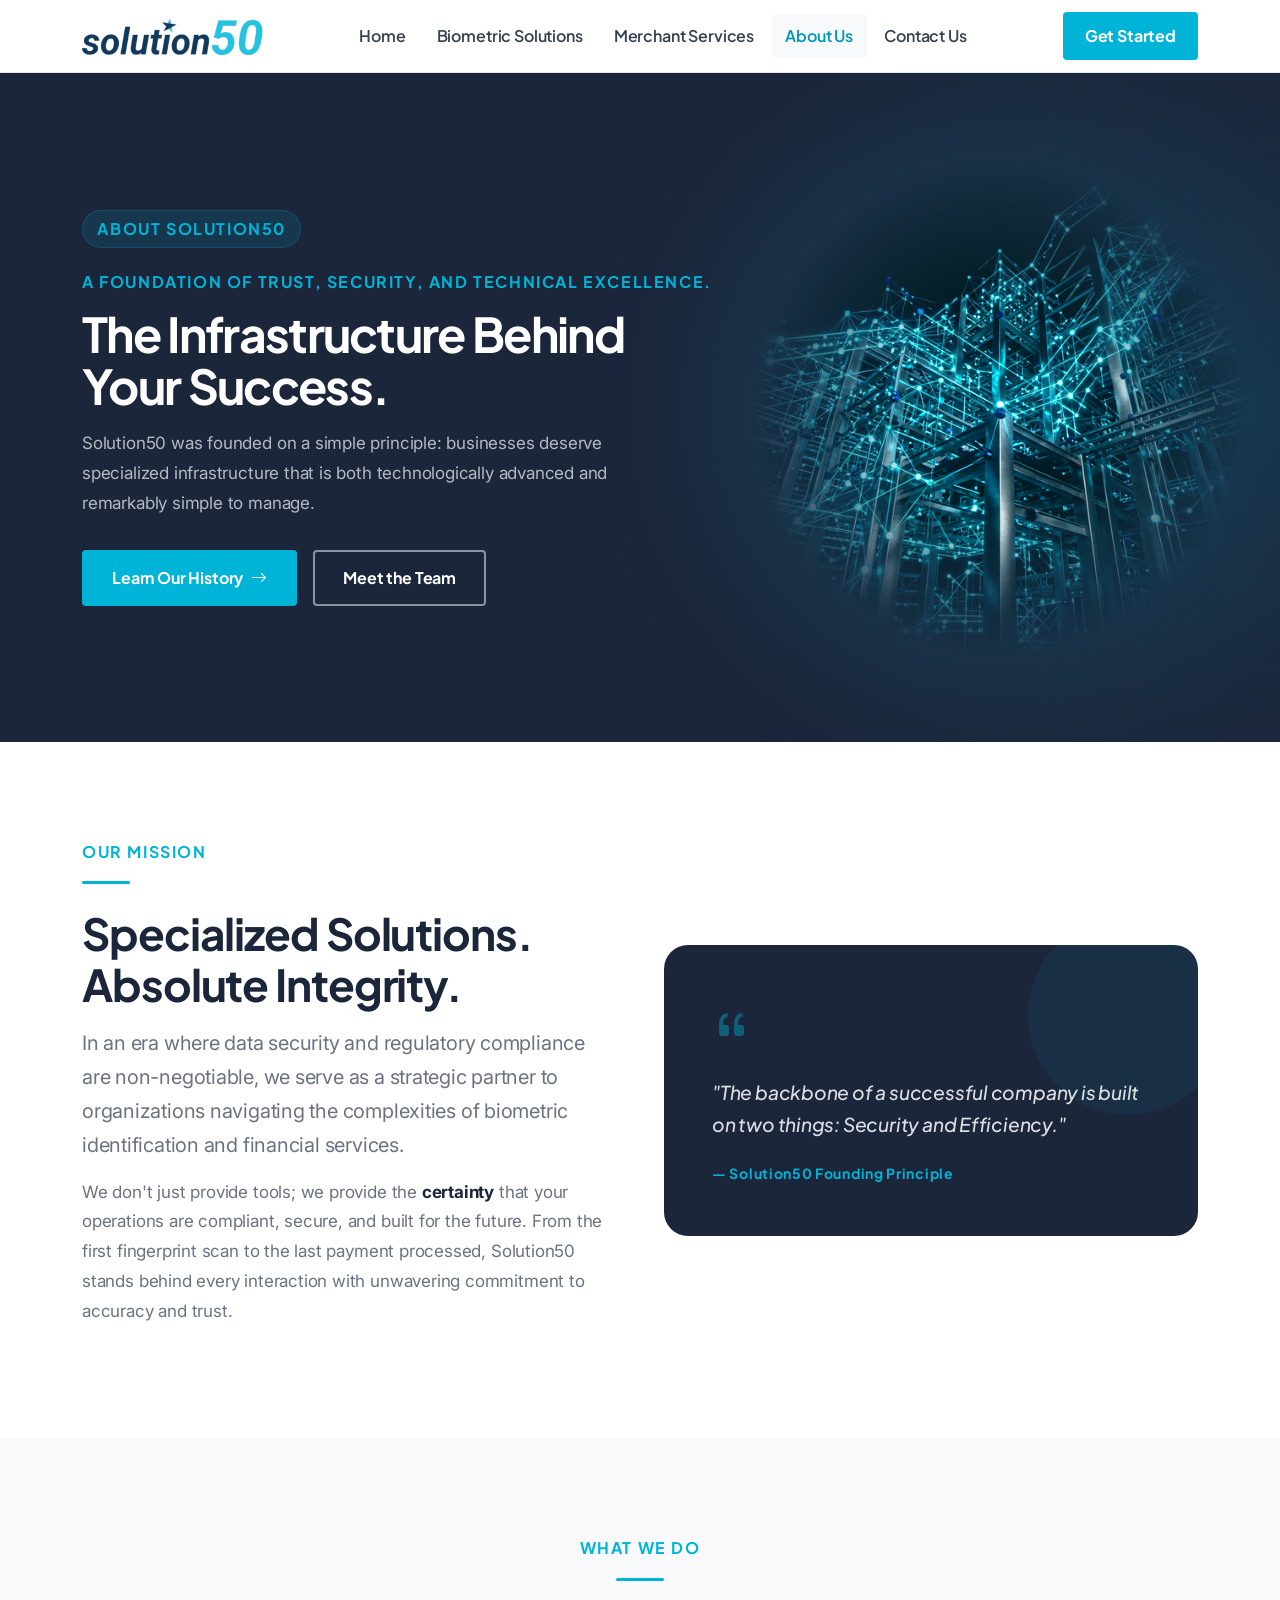
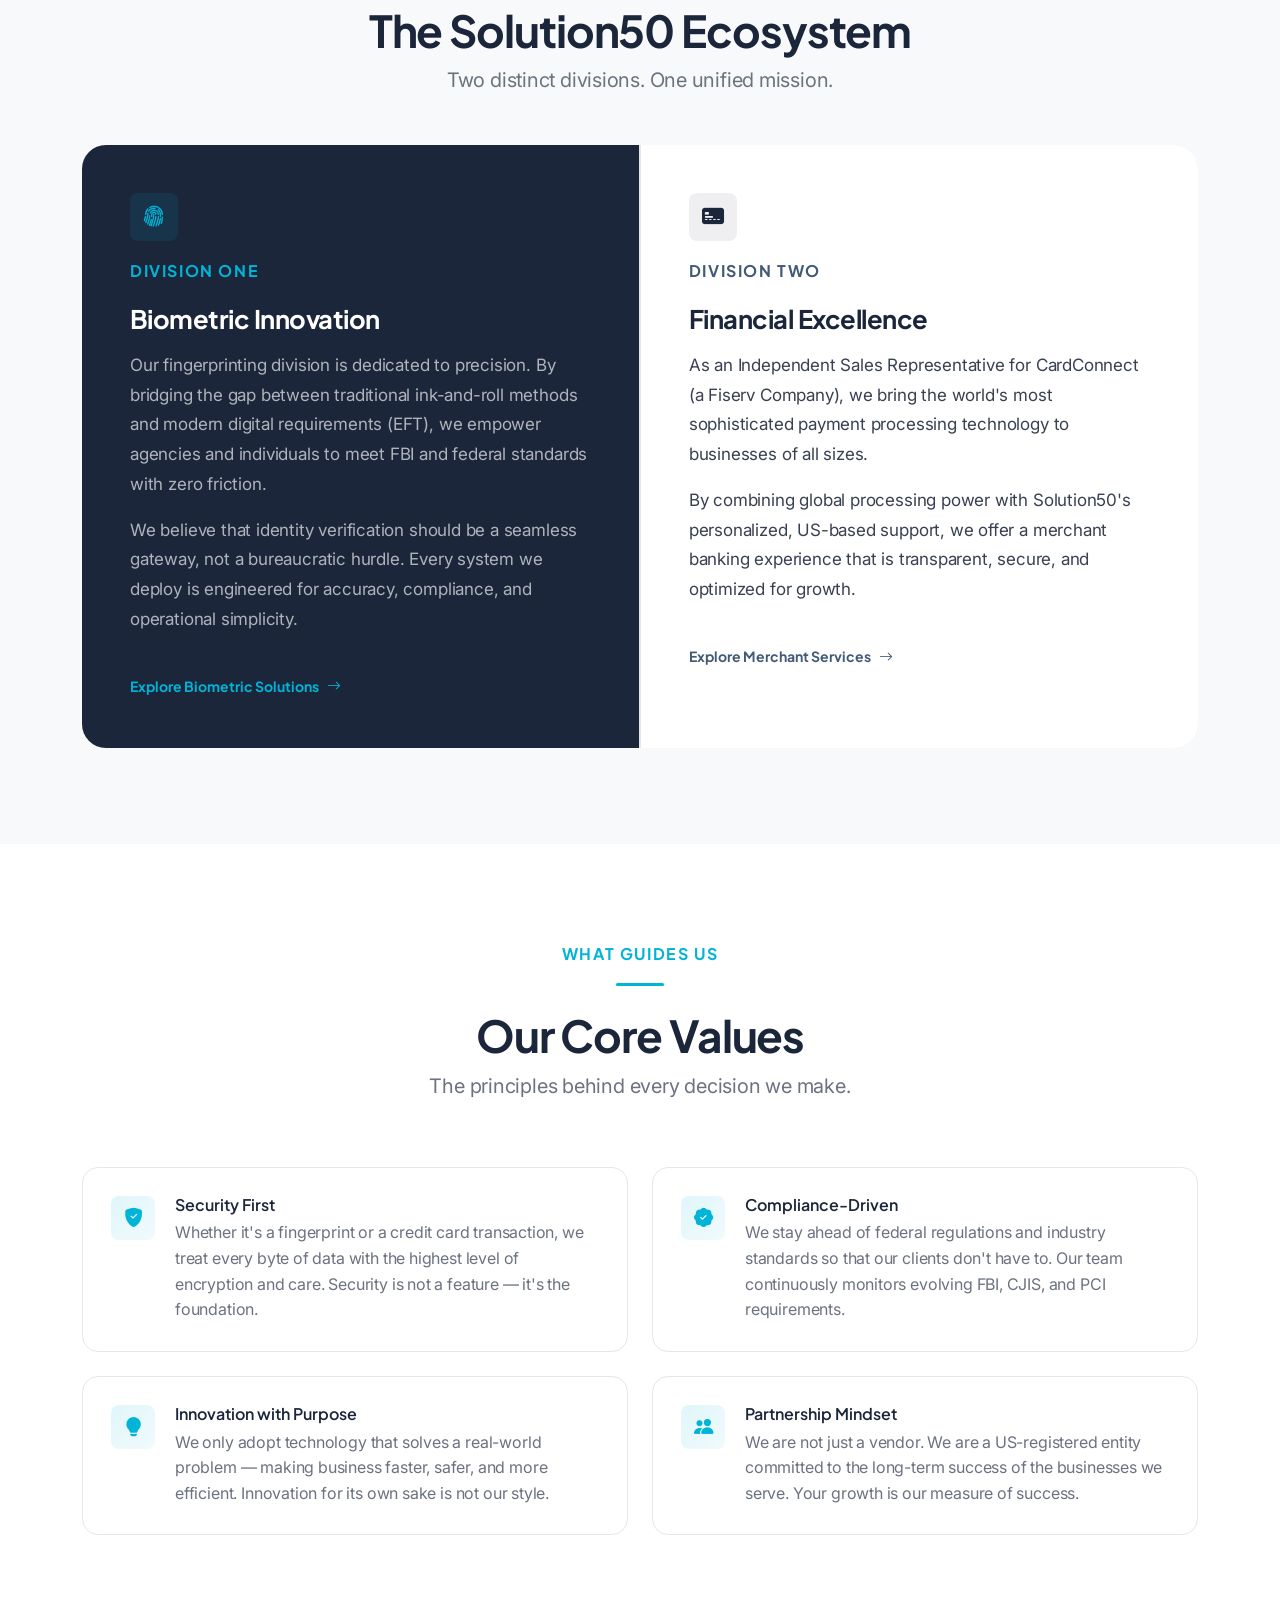
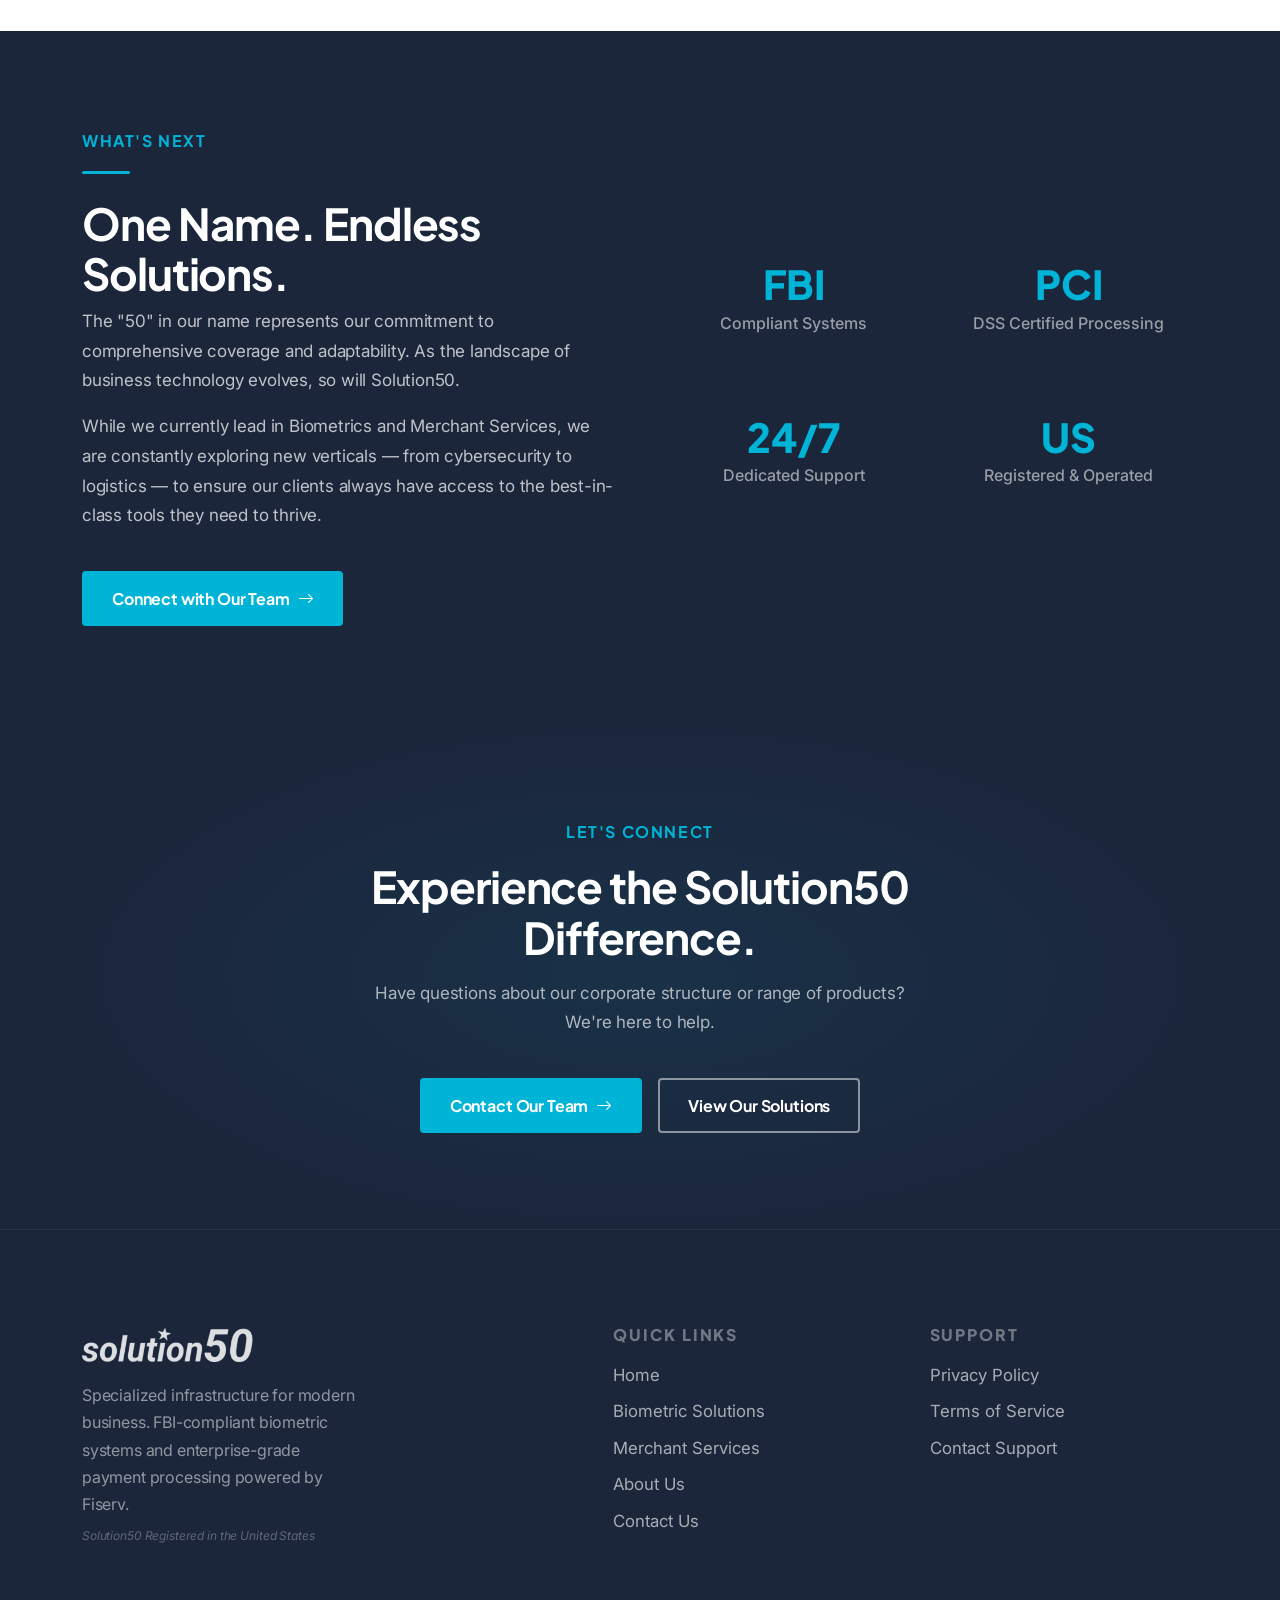
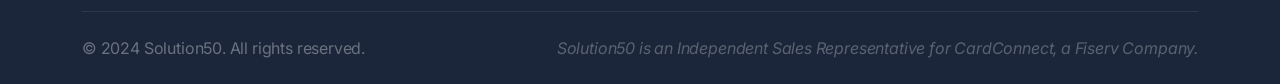
==== about.html @ 24450677 "Reorganize assets into subdirectories and upgrade hero sections for all pages" ====
<!DOCTYPE html>
<html lang="en">
<head>
  <meta charset="UTF-8">
  <meta name="viewport" content="width=device-width, initial-scale=1.0">
  <title>About Us — Solution50</title>
  <meta name="description" content="Learn about Solution50 — a US-registered company providing biometric identity infrastructure and secure payment processing. Securing Identity. Powering Commerce.">

  <link href="https://cdn.jsdelivr.net/npm/bootstrap@5.3.3/dist/css/bootstrap.min.css" rel="stylesheet">
  <link href="https://cdn.jsdelivr.net/npm/bootstrap-icons@1.11.3/font/bootstrap-icons.min.css" rel="stylesheet">
  <link href="style.css?v=1.1" rel="stylesheet">
</head>
<body>

<!-- NAVBAR -->
<header class="s50-navbar" role="banner">
  <div class="container">
    <a class="navbar-brand" href="index.html" aria-label="Solution50 Home">
      <img src="logo.webp" alt="Solution50" width="180" height="38">
    </a>
    <nav class="navbar-nav" aria-label="Primary navigation">
      <div class="nav-item"><a class="nav-link" href="index.html">Home</a></div>
      <div class="nav-item"><a class="nav-link" href="biometric-solutions.html">Biometric Solutions</a></div>
      <div class="nav-item"><a class="nav-link" href="merchant-services.html">Merchant Services</a></div>
      <div class="nav-item"><a class="nav-link active" href="about.html">About Us</a></div>
      <div class="nav-item"><a class="nav-link" href="contact.html">Contact Us</a></div>
    </nav>
    <div class="navbar-cta d-none d-lg-block">
      <a href="contact.html" class="btn-primary-s50 btn-sm">Get Started</a>
    </div>
    <button class="navbar-toggler" id="navToggler" aria-expanded="false" aria-label="Toggle menu">
      <i class="bi bi-list"></i>
    </button>
  </div>
  <nav class="mobile-nav" id="mobileNav" aria-label="Mobile navigation">
    <div class="container">
      <a href="index.html">Home</a>
      <a href="biometric-solutions.html">Biometric Solutions</a>
      <a href="merchant-services.html">Merchant Services</a>
      <a href="about.html">About Us</a>
      <a href="contact.html">Contact Us</a>
      <div style="padding: 0.75rem 1.5rem 0.5rem;">
        <a href="contact.html" class="btn-primary-s50 btn-sm">Get Started</a>
      </div>
    </div>
  </nav>
</header>

<!-- HERO -->
<section class="hero-inner" aria-labelledby="about-hero-heading">
  <div class="container position-relative">
    <div class="row align-items-center">
      <div class="col-lg-7">
        <div class="hero-tag">About Solution50</div>
        <span class="eyebrow">A foundation of trust, security, and technical excellence.</span>
        <h1 id="about-hero-heading">The Infrastructure Behind<br>Your Success.</h1>
        <p class="mt-3">
          Solution50 was founded on a simple principle: businesses deserve specialized infrastructure that is both technologically advanced and remarkably simple to manage.
        </p>
        <div class="hero-actions mt-4">
          <a href="contact.html" class="btn-primary-s50">Learn Our History <i class="bi bi-arrow-right"></i></a>
          <a href="contact.html" class="btn-outline-white">Meet the Team</a>
        </div>
      </div>
      <div class="col-lg-5 d-none d-lg-block">
        <div class="hero-visual-wrap animate-fade-up">
          <img src="assets/img/about-hero.png" alt="Corporate Architecture Illustration" class="hero-visual-img">
          <div class="visual-glow"></div>
        </div>
      </div>
    </div>
  </div>
</section>

<!-- MISSION -->
<section class="section" aria-labelledby="mission-heading">
  <div class="container">
    <div class="row align-items-center g-5">
      <div class="col-lg-6" data-animate>
        <span class="eyebrow">Our Mission</span>
        <span class="teal-line"></span>
        <h2 id="mission-heading">Specialized Solutions. Absolute Integrity.</h2>
        <p class="lead mt-3">
          In an era where data security and regulatory compliance are non-negotiable, we serve as a strategic partner to organizations navigating the complexities of biometric identification and financial services.
        </p>
        <p style="color:var(--text-light); margin-top: 1rem;">
          We don't just provide tools; we provide the <strong style="color:var(--navy);">certainty</strong> that your operations are compliant, secure, and built for the future. From the first fingerprint scan to the last payment processed, Solution50 stands behind every interaction with unwavering commitment to accuracy and trust.
        </p>
      </div>

      <div class="col-lg-6" data-animate data-delay="150">
        <div style="background: var(--navy); border-radius: var(--radius-xl); padding: 3rem; position:relative; overflow:hidden;">
          <div style="position:absolute; top:-30px; right:-30px; width:200px; height:200px; border-radius:50%; background:rgba(0,180,216,0.06); pointer-events:none;"></div>
          <blockquote style="margin:0; position:relative; z-index:1;">
            <i class="bi bi-quote" style="font-size:2.5rem; color:var(--teal); opacity:0.4; display:block; margin-bottom:1rem;"></i>
            <p style="color:rgba(255,255,255,0.85); font-size:1.2rem; font-style:italic; line-height:1.65; font-family:var(--font-display); font-weight:500;">
              "The backbone of a successful company is built on two things: Security and Efficiency."
            </p>
            <footer style="margin-top:1.25rem;">
              <span style="color:var(--teal); font-family:var(--font-display); font-size:0.875rem; font-weight:700; letter-spacing:0.05em;">— Solution50 Founding Principle</span>
            </footer>
          </blockquote>
        </div>
      </div>
    </div>
  </div>
</section>

<!-- ECOSYSTEM -->
<section class="section section-muted" aria-labelledby="ecosystem-heading">
  <div class="container">
    <div class="section-header centered" data-animate>
      <span class="eyebrow">What We Do</span>
      <span class="teal-line"></span>
      <h2 id="ecosystem-heading">The Solution50 Ecosystem</h2>
      <p class="lead">Two distinct divisions. One unified mission.</p>
    </div>

    <div class="mt-5 ecosystem-split" data-animate data-delay="100">
      <div class="ecosystem-pane dark">
        <div class="card-icon mb-3">
          <i class="bi bi-fingerprint"></i>
        </div>
        <span class="eyebrow">Division One</span>
        <h3 class="mt-1 mb-3">Biometric Innovation</h3>
        <p>
          Our fingerprinting division is dedicated to precision. By bridging the gap between traditional ink-and-roll methods and modern digital requirements (EFT), we empower agencies and individuals to meet FBI and federal standards with zero friction.
        </p>
        <p class="mt-3">
          We believe that identity verification should be a seamless gateway, not a bureaucratic hurdle. Every system we deploy is engineered for accuracy, compliance, and operational simplicity.
        </p>
        <a href="biometric-solutions.html" class="d-inline-flex align-items-center gap-2 mt-4" style="color:var(--teal); font-family:var(--font-display); font-size:0.875rem; font-weight:700;">
          Explore Biometric Solutions <i class="bi bi-arrow-right"></i>
        </a>
      </div>

      <div class="ecosystem-pane">
        <div class="card-icon mb-3" style="background:rgba(27,38,59,0.07); color:var(--navy);">
          <i class="bi bi-credit-card-2-front-fill"></i>
        </div>
        <span class="eyebrow" style="color:var(--blue);">Division Two</span>
        <h3 class="mt-1 mb-3">Financial Excellence</h3>
        <p>
          As an Independent Sales Representative for CardConnect (a Fiserv Company), we bring the world's most sophisticated payment processing technology to businesses of all sizes.
        </p>
        <p class="mt-3">
          By combining global processing power with Solution50's personalized, US-based support, we offer a merchant banking experience that is transparent, secure, and optimized for growth.
        </p>
        <a href="merchant-services.html" class="d-inline-flex align-items-center gap-2 mt-4" style="color:var(--blue); font-family:var(--font-display); font-size:0.875rem; font-weight:700;">
          Explore Merchant Services <i class="bi bi-arrow-right"></i>
        </a>
      </div>
    </div>
  </div>
</section>

<!-- CORE VALUES -->
<section class="section" aria-labelledby="values-heading">
  <div class="container">
    <div class="section-header centered" data-animate>
      <span class="eyebrow">What Guides Us</span>
      <span class="teal-line"></span>
      <h2 id="values-heading">Our Core Values</h2>
      <p class="lead">The principles behind every decision we make.</p>
    </div>

    <div class="row g-4 mt-2">
      <div class="col-md-6" data-animate data-delay="0">
        <div class="value-card h-100">
          <div class="value-icon">
            <i class="bi bi-shield-fill-check"></i>
          </div>
          <div>
            <h4>Security First</h4>
            <p>Whether it's a fingerprint or a credit card transaction, we treat every byte of data with the highest level of encryption and care. Security is not a feature — it's the foundation.</p>
          </div>
        </div>
      </div>

      <div class="col-md-6" data-animate data-delay="100">
        <div class="value-card h-100">
          <div class="value-icon">
            <i class="bi bi-patch-check-fill"></i>
          </div>
          <div>
            <h4>Compliance-Driven</h4>
            <p>We stay ahead of federal regulations and industry standards so that our clients don't have to. Our team continuously monitors evolving FBI, CJIS, and PCI requirements.</p>
          </div>
        </div>
      </div>

      <div class="col-md-6" data-animate data-delay="200">
        <div class="value-card h-100">
          <div class="value-icon">
            <i class="bi bi-lightbulb-fill"></i>
          </div>
          <div>
            <h4>Innovation with Purpose</h4>
            <p>We only adopt technology that solves a real-world problem — making business faster, safer, and more efficient. Innovation for its own sake is not our style.</p>
          </div>
        </div>
      </div>

      <div class="col-md-6" data-animate data-delay="300">
        <div class="value-card h-100">
          <div class="value-icon">
            <i class="bi bi-people-fill"></i>
          </div>
          <div>
            <h4>Partnership Mindset</h4>
            <p>We are not just a vendor. We are a US-registered entity committed to the long-term success of the businesses we serve. Your growth is our measure of success.</p>
          </div>
        </div>
      </div>
    </div>
  </div>
</section>

<!-- LOOKING FORWARD -->
<section class="section section-dark" aria-labelledby="forward-heading">
  <div class="container">
    <div class="row align-items-center g-5">
      <div class="col-lg-6" data-animate>
        <span class="eyebrow" style="color:var(--teal);">What's Next</span>
        <span class="teal-line"></span>
        <h2 id="forward-heading">One Name. Endless Solutions.</h2>
        <p>
          The "50" in our name represents our commitment to comprehensive coverage and adaptability. As the landscape of business technology evolves, so will Solution50.
        </p>
        <p class="mt-3">
          While we currently lead in Biometrics and Merchant Services, we are constantly exploring new verticals — from cybersecurity to logistics — to ensure our clients always have access to the best-in-class tools they need to thrive.
        </p>
        <a href="contact.html" class="btn-primary-s50 mt-4">
          Connect with Our Team <i class="bi bi-arrow-right"></i>
        </a>
      </div>

      <div class="col-lg-6" data-animate data-delay="150">
        <div class="row g-3">
          <div class="col-6">
            <div class="stat-box">
              <div class="stat-number">FBI</div>
              <div class="stat-label">Compliant Systems</div>
            </div>
          </div>
          <div class="col-6">
            <div class="stat-box">
              <div class="stat-number">PCI</div>
              <div class="stat-label">DSS Certified Processing</div>
            </div>
          </div>
          <div class="col-6">
            <div class="stat-box">
              <div class="stat-number">24/7</div>
              <div class="stat-label">Dedicated Support</div>
            </div>
          </div>
          <div class="col-6">
            <div class="stat-box">
              <div class="stat-number">US</div>
              <div class="stat-label">Registered & Operated</div>
            </div>
          </div>
        </div>
      </div>
    </div>
  </div>
</section>

<!-- CTA -->
<section class="cta-section" aria-labelledby="about-cta-heading">
  <div class="container">
    <div class="row justify-content-center">
      <div class="col-lg-8" data-animate>
        <span class="eyebrow" style="color: var(--teal);">Let's Connect</span>
        <h2 id="about-cta-heading">Experience the Solution50 Difference.</h2>
        <p>Have questions about our corporate structure or range of products? We're here to help.</p>
        <div class="cta-actions">
          <a href="contact.html" class="btn-primary-s50">Contact Our Team <i class="bi bi-arrow-right"></i></a>
          <a href="index.html" class="btn-outline-white">View Our Solutions</a>
        </div>
      </div>
    </div>
  </div>
</section>

<!-- FOOTER -->
<footer class="s50-footer" role="contentinfo">
  <div class="container">
    <div class="footer-top">
      <div class="footer-brand">
        <a href="index.html"><img src="logo.webp" alt="Solution50" width="160" height="34"></a>
        <p class="mt-3">Specialized infrastructure for modern business. FBI-compliant biometric systems and enterprise-grade payment processing powered by Fiserv.</p>
        <p class="mt-2" style="font-size:0.75rem; color: rgba(255,255,255,0.3); font-style: italic;">Solution50 Registered in the United States</p>
      </div>
      <div class="footer-col">
        <h5>Quick Links</h5>
        <a href="index.html">Home</a>
        <a href="biometric-solutions.html">Biometric Solutions</a>
        <a href="merchant-services.html">Merchant Services</a>
        <a href="about.html">About Us</a>
        <a href="contact.html">Contact Us</a>
      </div>
      <div class="footer-col">
        <h5>Support</h5>
        <a href="contact.html#privacy">Privacy Policy</a>
        <a href="contact.html#terms">Terms of Service</a>
        <a href="contact.html">Contact Support</a>
      </div>
    </div>
    <div class="footer-bottom">
      <p>© 2024 Solution50. All rights reserved.</p>
      <p class="compliance-note">Solution50 is an Independent Sales Representative for CardConnect, a Fiserv Company.</p>
    </div>
  </div>
</footer>

<script src="https://cdn.jsdelivr.net/npm/bootstrap@5.3.3/dist/js/bootstrap.bundle.min.js"></script>
<script src="script.js"></script>
</body>
</html>
---- style.css ----
/* ============================================================
   Solution50 — Main Stylesheet
   Phase 1 Static Site | WordPress-Ready Structure
   ============================================================ */

/* --- Google Fonts Import --- */
@import url('https://fonts.googleapis.com/css2?family=Plus+Jakarta+Sans:ital,wght@0,200..800;1,200..800&family=Inter:ital,opsz,wght@0,14..32,100..900;1,14..32,100..900&display=swap');

/* --- CSS Custom Properties --- */
:root {
    /* Brand Colors */
    --navy: #1B263B;
    --blue: #415A77;
    --silver: #E0E1DD;
    --teal: #00B4D8;
    --teal-dark: #0096B7;
    --white: #ffffff;
    --off-white: #F8F9FA;
    --text-dark: #111827;
    --text-mid: #374151;
    --text-light: #6B7280;
    --border: #E5E7EB;

    /* Typography */
    --font-display: 'Plus Jakarta Sans', sans-serif;
    --font-body: 'Inter', sans-serif;

    /* Spacing Scale */
    --space-xs: 0.5rem;
    --space-sm: 1rem;
    --space-md: 1.5rem;
    --space-lg: 2.5rem;
    --space-xl: 4rem;
    --space-2xl: 6rem;
    --space-3xl: 8rem;

    /* Shadows */
    --shadow-sm: 0 1px 3px rgba(0, 0, 0, 0.06), 0 1px 2px rgba(0, 0, 0, 0.04);
    --shadow-md: 0 4px 16px rgba(27, 38, 59, 0.08), 0 2px 6px rgba(27, 38, 59, 0.04);
    --shadow-lg: 0 12px 40px rgba(27, 38, 59, 0.12), 0 4px 12px rgba(27, 38, 59, 0.06);
    --shadow-xl: 0 24px 60px rgba(27, 38, 59, 0.16);

    /* Radii */
    --radius-sm: 4px;
    --radius-md: 8px;
    --radius-lg: 16px;
    --radius-xl: 24px;

    /* Transitions */
    --transition: all 0.25s cubic-bezier(0.4, 0, 0.2, 1);
    --transition-slow: all 0.4s cubic-bezier(0.4, 0, 0.2, 1);
}

/* --- Reset & Base --- */
*,
*::before,
*::after {
    box-sizing: border-box;
    margin: 0;
    padding: 0;
}

html {
    scroll-behavior: smooth;
    font-size: 16px;
}

body {
    font-family: var(--font-body);
    font-size: 1rem;
    line-height: 1.7;
    color: var(--text-mid);
    background-color: var(--white);
    -webkit-font-smoothing: antialiased;
    -moz-osx-font-smoothing: grayscale;
}

img {
    max-width: 100%;
    height: auto;
    display: block;
}

a {
    text-decoration: none;
    transition: var(--transition);
}

ul {
    list-style: none;
}

/* --- Typography --- */
h1,
h2,
h3,
h4,
h5,
h6 {
    font-family: var(--font-display);
    font-weight: 700;
    line-height: 1.15;
    color: var(--navy);
}

h1 {
    font-size: clamp(2.4rem, 5vw, 3.8rem);
    letter-spacing: -0.035em;
    line-height: 1.1;
}

h2 {
    font-size: clamp(1.8rem, 3.5vw, 2.75rem);
    letter-spacing: -0.025em;
    line-height: 1.15;
}

h3 {
    font-size: clamp(1.25rem, 2.5vw, 1.6rem);
    letter-spacing: -0.02em;
    line-height: 1.2;
}

h4 {
    font-size: 1.125rem;
    font-weight: 600;
}

p {
    font-size: 1.0625rem;
    line-height: 1.75;
    letter-spacing: -0.011em;
}

.lead {
    font-size: clamp(1.05rem, 2vw, 1.25rem);
    color: var(--text-light);
    font-weight: 400;
    line-height: 1.7;
}

.eyebrow {
    font-family: var(--font-display);
    font-size: 1rem;
    font-weight: 700;
    letter-spacing: 0.1em;
    text-transform: uppercase;
    color: var(--teal);
    display: inline-block;
    margin-bottom: 1rem;
}

/* ============================================================
   NAVBAR
   ============================================================ */
.s50-navbar {
    position: sticky;
    top: 0;
    z-index: 1000;
    background: rgba(255, 255, 255, 0.95);
    backdrop-filter: blur(12px);
    -webkit-backdrop-filter: blur(12px);
    border-bottom: 1px solid var(--border);
    padding: 0;
    transition: var(--transition);
}

.s50-navbar.scrolled {
    box-shadow: var(--shadow-md);
}

.s50-navbar .container {
    display: flex;
    align-items: center;
    justify-content: space-between;
    height: 72px;
    gap: var(--space-lg);
}

.navbar-brand img {
    height: 38px;
    width: auto;
}

.navbar-nav {
    display: flex;
    flex-direction: row;
    align-items: center;
    gap: 0.25rem;
    list-style: none;
    margin: 0;
    padding: 0;
}

.navbar-nav .nav-item .nav-link {
    font-family: var(--font-display);
    font-size: 1rem;
    font-weight: 600;
    color: var(--text-mid);
    padding: 0.5rem 0.85rem;
    border-radius: var(--radius-sm);
    letter-spacing: -0.01em;
    white-space: nowrap;
}

.navbar-nav .nav-item .nav-link:hover,
.navbar-nav .nav-item .nav-link.active {
    color: var(--navy);
    background: var(--off-white);
}

.navbar-nav .nav-item .nav-link.active {
    color: var(--teal-dark);
}

.navbar-cta {
    flex-shrink: 0;
}

.navbar-toggler {
    border: none;
    padding: 0.5rem;
    color: var(--navy);
    background: transparent;
    font-size: 1.4rem;
    cursor: pointer;
    display: none;
    align-items: center;
    justify-content: center;
}

.mobile-nav {
    display: none;
    background: var(--white);
    border-top: 1px solid var(--border);
    position: absolute;
    top: 72px;
    left: 0;
    right: 0;
    z-index: 999;
}

.mobile-nav a {
    display: block;
    font-family: var(--font-display);
    font-size: 1.1rem;
    font-weight: 600;
    color: var(--text-mid);
    padding: 1rem 1.5rem;
    border-bottom: 1px solid var(--off-white);
}

.mobile-nav a:last-child {
    border-bottom: none;
}

.mobile-nav a:hover {
    color: var(--teal);
    background: var(--off-white);
}

/* ============================================================
   BUTTONS
   ============================================================ */
.btn-primary-s50 {
    display: inline-flex;
    align-items: center;
    gap: 0.5rem;
    font-family: var(--font-display);
    font-size: 1rem;
    font-weight: 700;
    letter-spacing: -0.01em;
    padding: 0.75rem 1.75rem;
    background: var(--teal);
    color: var(--white);
    border: 2px solid var(--teal);
    border-radius: var(--radius-sm);
    cursor: pointer;
    transition: var(--transition);
    white-space: nowrap;
}

.btn-primary-s50:hover {
    background: var(--teal-dark);
    border-color: var(--teal-dark);
    color: var(--white);
    transform: translateY(-1px);
    box-shadow: 0 8px 24px rgba(0, 180, 216, 0.3);
}

.btn-secondary-s50 {
    display: inline-flex;
    align-items: center;
    gap: 0.5rem;
    font-family: var(--font-display);
    font-size: 1rem;
    font-weight: 700;
    letter-spacing: -0.01em;
    padding: 0.75rem 1.75rem;
    background: transparent;
    color: var(--navy);
    border: 2px solid var(--navy);
    border-radius: var(--radius-sm);
    cursor: pointer;
    transition: var(--transition);
    white-space: nowrap;
}

.btn-secondary-s50:hover {
    background: var(--navy);
    color: var(--white);
    transform: translateY(-1px);
    box-shadow: var(--shadow-md);
}

.btn-outline-white {
    display: inline-flex;
    align-items: center;
    gap: 0.5rem;
    font-family: var(--font-display);
    font-size: 1rem;
    font-weight: 700;
    letter-spacing: -0.01em;
    padding: 0.75rem 1.75rem;
    background: transparent;
    color: var(--white);
    border: 2px solid rgba(255, 255, 255, 0.5);
    border-radius: var(--radius-sm);
    cursor: pointer;
    transition: var(--transition);
    white-space: nowrap;
}

.btn-outline-white:hover {
    background: rgba(255, 255, 255, 0.1);
    border-color: var(--white);
    color: var(--white);
}

.btn-sm {
    padding: 0.5rem 1.25rem;
    font-size: 1rem;
}

/* ============================================================
   SECTION UTILITY CLASSES
   ============================================================ */
.section {
    padding: var(--space-2xl) 0;
}

.section-sm {
    padding: var(--space-xl) 0;
}

.section-dark {
    background: var(--navy);
    color: var(--white);
}

.section-dark h1,
.section-dark h2,
.section-dark h3,
.section-dark h4 {
    color: var(--white);
}

.section-dark .lead,
.section-dark p {
    color: rgba(255, 255, 255, 0.72);
}

.section-muted {
    background: var(--off-white);
}

.section-silver {
    background: var(--silver);
}

/* ============================================================
   HERO SECTIONS
   ============================================================ */
.hero-main {
    background: var(--navy);
    position: relative;
    overflow: hidden;
    padding: var(--space-3xl) 0 var(--space-2xl);
    min-height: 88vh;
    display: flex;
    align-items: center;
}

.hero-main::before {
    content: '';
    position: absolute;
    inset: 0;
    background:
        radial-gradient(ellipse 60% 50% at 80% 50%, rgba(0, 180, 216, 0.08) 0%, transparent 70%),
        radial-gradient(ellipse 40% 60% at 20% 80%, rgba(65, 90, 119, 0.35) 0%, transparent 60%);
    pointer-events: none;
}

.hero-main::after {
    content: '';
    position: absolute;
    top: 0;
    right: 0;
    width: 50%;
    height: 100%;
    background:
        linear-gradient(135deg, transparent 0%, rgba(0, 180, 216, 0.04) 100%);
    pointer-events: none;
}

/* Hero Visual Styles */
.hero-visual-wrap {
    position: relative;
    z-index: 1;
    display: flex;
    justify-content: center;
    align-items: center;
}

.hero-visual-img {
    width: 120%;
    max-width: none;
    height: auto;
    /* Immersive blending */
    mix-blend-mode: screen;
    mask-image: radial-gradient(circle at 50% 50%, black 25%, transparent 65%);
    -webkit-mask-image: radial-gradient(circle at 50% 50%, black 25%, transparent 65%);
    filter: drop-shadow(0 0 40px rgba(0, 180, 216, 0.4)) contrast(1.1) brightness(1.1);
    animation: float 8s ease-in-out infinite;
    position: relative;
    z-index: 2;
    transform: translateX(5%);
}

.visual-glow {
    position: absolute;
    top: 50%;
    left: 55%;
    transform: translate(-50%, -50%);
    width: 150%;
    height: 150%;
    background: radial-gradient(circle, rgba(0, 180, 216, 0.2) 0%, transparent 70%);
    z-index: 1;
    pointer-events: none;
    filter: blur(40px);
}

.hero-main .hero-badge {
    display: inline-flex;
    align-items: center;
    gap: 0.5rem;
    background: rgba(0, 180, 216, 0.12);
    border: 1px solid rgba(0, 180, 216, 0.25);
    border-radius: 100px;
    padding: 0.35rem 1rem;
    font-family: var(--font-display);
    font-size: 1rem;
    font-weight: 700;
    letter-spacing: 0.1em;
    text-transform: uppercase;
    color: var(--teal);
    margin-bottom: 1.5rem;
    width: fit-content;
}

.hero-main h1 {
    color: var(--white);
    margin-bottom: 1.5rem;
}

.hero-main .hero-sub {
    color: rgba(255, 255, 255, 0.68);
    font-size: clamp(1rem, 1.8vw, 1.2rem);
    line-height: 1.7;
    margin-bottom: 2.5rem;
    max-width: 560px;
}

.hero-main .hero-actions {
    display: flex;
    gap: 1rem;
    flex-wrap: wrap;
    align-items: center;
}

.hero-inner {
    background: var(--navy);
    padding: var(--space-xl) 0;
    position: relative;
    overflow: hidden;
}

.hero-inner::before {
    content: '';
    position: absolute;
    inset: 0;
    background: radial-gradient(ellipse 80% 100% at 100% 50%, rgba(0, 180, 216, 0.07) 0%, transparent 60%);
    pointer-events: none;
}

.hero-inner h1 {
    color: var(--white);
    font-size: clamp(2rem, 4vw, 3rem);
}

.hero-inner .eyebrow {
    margin-bottom: 0.75rem;
}

.hero-inner .hero-tag {
    display: inline-block;
    background: rgba(0, 180, 216, 0.12);
    border: 1px solid rgba(0, 180, 216, 0.2);
    color: var(--teal);
    font-family: var(--font-display);
    font-size: 1rem;
    font-weight: 700;
    letter-spacing: 0.1em;
    text-transform: uppercase;
    border-radius: 100px;
    padding: 0.3rem 0.9rem;
    margin-bottom: 1.25rem;
}

.hero-inner p {
    color: rgba(255, 255, 255, 0.68);
    max-width: 600px;
    margin-bottom: 2rem;
}

.hero-inner .hero-actions {
    display: flex;
    gap: 1rem;
    flex-wrap: wrap;
}

/* ============================================================
   CARDS
   ============================================================ */
.s50-card {
    background: var(--white);
    border: 1px solid var(--border);
    border-radius: var(--radius-lg);
    padding: 2rem;
    transition: var(--transition);
}

.s50-card:hover {
    box-shadow: var(--shadow-lg);
    border-color: rgba(0, 180, 216, 0.2);
    transform: translateY(-3px);
}

.s50-card-dark {
    background: rgba(255, 255, 255, 0.04);
    border: 1px solid rgba(255, 255, 255, 0.1);
    border-radius: var(--radius-lg);
    padding: 2rem;
    transition: var(--transition);
}

.s50-card-dark:hover {
    background: rgba(255, 255, 255, 0.07);
    border-color: rgba(0, 180, 216, 0.3);
    transform: translateY(-2px);
}

.card-icon {
    width: 48px;
    height: 48px;
    border-radius: var(--radius-md);
    background: rgba(0, 180, 216, 0.1);
    color: var(--teal);
    display: flex;
    align-items: center;
    justify-content: center;
    font-size: 1.375rem;
    margin-bottom: 1.25rem;
    flex-shrink: 0;
}

.card-icon-navy {
    background: var(--navy);
    color: var(--teal);
}

.s50-card h3,
.s50-card h4 {
    margin-bottom: 0.6rem;
}

.s50-card p {
    color: var(--text-light);
    font-size: 1rem;
    line-height: 1.65;
}

/* ============================================================
   PILLAR SECTION (Homepage)
   ============================================================ */
.pillars-section {
    padding: var(--space-2xl) 0;
}

.pillar-card {
    border-radius: var(--radius-xl);
    overflow: hidden;
    position: relative;
}

.pillar-card-bio {
    background: var(--navy);
    padding: 3rem;
}

.pillar-card-pay {
    background: linear-gradient(135deg, #f8f9fa 0%, #EEF2F7 100%);
    border: 1px solid var(--border);
    padding: 3rem;
}

.pillar-card-pay h3 {
    color: var(--navy);
}

.pillar-card-pay p {
    color: var(--text-mid);
}

.pillar-card-pay .eyebrow {
    color: var(--blue);
}

.pillar-tag {
    display: inline-flex;
    align-items: center;
    gap: 0.4rem;
    font-family: var(--font-display);
    font-size: 1rem;
    font-weight: 700;
    letter-spacing: 0.12em;
    text-transform: uppercase;
    border-radius: 4px;
    padding: 0.25rem 0.65rem;
    margin-bottom: 0.5rem;
}

.pillar-tag-bio {
    background: rgba(0, 180, 216, 0.15);
    color: var(--teal);
}

.pillar-tag-pay {
    background: rgba(27, 38, 59, 0.07);
    color: var(--blue);
}

.pillar-card h3 {
    font-size: clamp(1.4rem, 2.5vw, 1.9rem);
    margin-bottom: 1rem;
}

.pillar-card-bio h3 {
    color: var(--white);
}

.pillar-card-bio p {
    color: rgba(255, 255, 255, 0.7);
}

.pillar-features {
    margin: 1.5rem 0 2rem;
    display: flex;
    flex-direction: column;
    gap: 0.6rem;
}

.pillar-feature {
    display: flex;
    align-items: center;
    gap: 0.65rem;
    font-size: 1rem;
    font-weight: 500;
}

.pillar-card-bio .pillar-feature {
    color: rgba(255, 255, 255, 0.8);
}

.pillar-card-pay .pillar-feature {
    color: var(--text-mid);
}

.pillar-feature i {
    color: var(--teal);
    font-size: 0.85rem;
    flex-shrink: 0;
}

/* ============================================================
   WHY S50 SECTION
   ============================================================ */
.why-section {
    background: var(--off-white);
    padding: var(--space-2xl) 0;
}

.why-point {
    display: flex;
    gap: 1.25rem;
    align-items: flex-start;
}

.why-point-icon {
    width: 52px;
    height: 52px;
    border-radius: var(--radius-md);
    background: var(--white);
    border: 1px solid var(--border);
    display: flex;
    align-items: center;
    justify-content: center;
    font-size: 1.25rem;
    color: var(--teal);
    flex-shrink: 0;
    box-shadow: var(--shadow-sm);
}

.why-point-body h4 {
    color: var(--navy);
    margin-bottom: 0.35rem;
    font-size: 1.05rem;
}

.why-point-body p {
    color: var(--text-light);
    font-size: 1rem;
    margin: 0;
}

/* ============================================================
   COMPLIANCE STRIP
   ============================================================ */
.compliance-strip {
    background: #243447;
    border-top: 1px solid rgba(0, 180, 216, 0.15);
    padding: 1.5rem 0;
}

.compliance-strip .compliance-inner {
    display: flex;
    align-items: center;
    justify-content: center;
    gap: 0.75rem;
    flex-wrap: wrap;
    text-align: center;
}

.compliance-strip i {
    color: var(--teal);
    font-size: 1rem;
}

.compliance-strip span {
    font-family: var(--font-body);
    font-size: 1rem;
    color: rgba(255, 255, 255, 0.55);
    letter-spacing: 0.02em;
}

.compliance-strip strong {
    color: rgba(255, 255, 255, 0.78);
}

/* ============================================================
   CTA SECTIONS
   ============================================================ */
.cta-section {
    background: var(--navy);
    padding: var(--space-2xl) 0;
    position: relative;
    overflow: hidden;
    text-align: center;
}

.cta-section::before {
    content: '';
    position: absolute;
    inset: 0;
    background: radial-gradient(ellipse 70% 80% at 50% 50%, rgba(0, 180, 216, 0.08) 0%, transparent 65%);
    pointer-events: none;
}

.cta-section h2 {
    color: var(--white);
    margin-bottom: 1rem;
}

.cta-section p {
    color: rgba(255, 255, 255, 0.65);
    max-width: 560px;
    margin: 0 auto 2.5rem;
}

.cta-actions {
    display: flex;
    gap: 1rem;
    justify-content: center;
    flex-wrap: wrap;
}

/* ============================================================
   TECH SPECS TABLE
   ============================================================ */
.specs-table {
    width: 100%;
    border-collapse: collapse;
}

.specs-table tr {
    border-bottom: 1px solid var(--border);
    transition: var(--transition);
}

.specs-table tr:last-child {
    border-bottom: none;
}

.specs-table tr:hover {
    background: var(--off-white);
}

.specs-table td {
    padding: 1rem 1.25rem;
    font-size: 1rem;
}

.specs-table td:first-child {
    font-weight: 600;
    color: var(--navy);
    font-family: var(--font-display);
    width: 40%;
}

.specs-table td:last-child {
    color: var(--text-mid);
}

/* ============================================================
   FAQ
   ============================================================ */
.faq-item {
    border-bottom: 1px solid var(--border);
}

.faq-item:first-child {
    border-top: 1px solid var(--border);
}

.faq-question {
    display: flex;
    justify-content: space-between;
    align-items: center;
    width: 100%;
    text-align: left;
    background: none;
    border: none;
    padding: 1.25rem 0;
    cursor: pointer;
    gap: 1rem;
    font-family: var(--font-display);
    font-size: 1rem;
    font-weight: 600;
    color: var(--navy);
    transition: var(--transition);
}

.faq-question:hover {
    color: var(--teal);
}

.faq-question i {
    font-size: 0.85rem;
    color: var(--text-light);
    flex-shrink: 0;
    transition: var(--transition);
}

.faq-item.open .faq-question i {
    transform: rotate(180deg);
    color: var(--teal);
}

.faq-answer {
    display: none;
    padding: 0 0 1.25rem;
    font-size: 1rem;
    color: var(--text-light);
    line-height: 1.7;
}

.faq-item.open .faq-answer {
    display: block;
}

/* ============================================================
   PROCESS STEPS
   ============================================================ */
.process-steps {
    display: flex;
    gap: 0;
    position: relative;
}

.process-steps::before {
    content: '';
    position: absolute;
    top: 24px;
    left: 24px;
    right: 24px;
    height: 2px;
    background: linear-gradient(90deg, var(--teal) 0%, var(--blue) 100%);
    opacity: 0.2;
}

.process-step {
    flex: 1;
    text-align: center;
    padding: 0 1.5rem;
    position: relative;
}

.step-num {
    width: 48px;
    height: 48px;
    border-radius: 50%;
    background: var(--white);
    border: 2px solid var(--teal);
    color: var(--teal);
    font-family: var(--font-display);
    font-size: 1rem;
    font-weight: 800;
    display: flex;
    align-items: center;
    justify-content: center;
    margin: 0 auto 1rem;
    position: relative;
    z-index: 1;
}

.process-step h4 {
    margin-bottom: 0.5rem;
    font-size: 1.05rem;
}

.process-step p {
    font-size: 1rem;
    color: var(--text-light);
}

/* ============================================================
   INDUSTRY GRID
   ============================================================ */
.industry-card {
    background: var(--white);
    border: 1px solid var(--border);
    border-radius: var(--radius-lg);
    padding: 2rem;
    transition: var(--transition);
    position: relative;
    overflow: hidden;
}

.industry-card::before {
    content: '';
    position: absolute;
    top: 0;
    left: 0;
    width: 4px;
    height: 100%;
    background: var(--teal);
    transform: scaleY(0);
    transition: var(--transition-slow);
    transform-origin: bottom;
}

.industry-card:hover::before {
    transform: scaleY(1);
}

.industry-card:hover {
    box-shadow: var(--shadow-lg);
    transform: translateY(-3px);
}

/* ============================================================
   CONTACT FORM
   ============================================================ */
.contact-form-wrap {
    background: var(--white);
    border: 1px solid var(--border);
    border-radius: var(--radius-xl);
    padding: 2.5rem;
    box-shadow: var(--shadow-lg);
}

.form-group {
    margin-bottom: 1.25rem;
}

.form-label {
    display: block;
    font-family: var(--font-display);
    font-size: 1rem;
    font-weight: 700;
    letter-spacing: 0.03em;
    color: var(--navy);
    margin-bottom: 0.4rem;
}

.form-control-s50 {
    width: 100%;
    padding: 0.75rem 1rem;
    font-family: var(--font-body);
    font-size: 1rem;
    color: var(--text-dark);
    background: var(--off-white);
    border: 1.5px solid var(--border);
    border-radius: var(--radius-sm);
    transition: var(--transition);
    outline: none;
}

.form-control-s50:focus {
    background: var(--white);
    border-color: var(--teal);
    box-shadow: 0 0 0 3px rgba(0, 180, 216, 0.1);
}

.form-control-s50::placeholder {
    color: var(--text-light);
}

textarea.form-control-s50 {
    resize: vertical;
    min-height: 130px;
}

select.form-control-s50 {
    appearance: none;
    background-image: url("data:image/svg+xml,%3Csvg xmlns='http://www.w3.org/2000/svg' width='16' height='16' viewBox='0 0 24 24'%3E%3Cpath fill='%236B7280' d='M7 10l5 5 5-5z'/%3E%3C/svg%3E");
    background-repeat: no-repeat;
    background-position: right 0.85rem center;
    background-size: 20px;
    padding-right: 2.5rem;
    cursor: pointer;
}

.form-required {
    color: var(--teal);
    margin-left: 2px;
}

.form-submit-btn {
    width: 100%;
    padding: 0.875rem;
    font-family: var(--font-display);
    font-size: 1rem;
    font-weight: 700;
    letter-spacing: 0.03em;
    background: var(--teal);
    color: var(--white);
    border: none;
    border-radius: var(--radius-sm);
    cursor: pointer;
    transition: var(--transition);
}

.form-submit-btn:hover {
    background: var(--teal-dark);
    transform: translateY(-1px);
    box-shadow: 0 8px 24px rgba(0, 180, 216, 0.3);
}

.contact-info-card {
    background: var(--navy);
    border-radius: var(--radius-xl);
    padding: 2.5rem;
    color: var(--white);
    height: 100%;
}

.contact-info-card h3 {
    color: var(--white);
    margin-bottom: 1.75rem;
}

.contact-info-item {
    display: flex;
    gap: 1rem;
    align-items: flex-start;
    margin-bottom: 1.5rem;
}

.contact-info-item i {
    color: var(--teal);
    font-size: 1.1rem;
    margin-top: 0.2rem;
    flex-shrink: 0;
}

.contact-info-item h5 {
    color: var(--white);
    font-size: 1rem;
    font-weight: 700;
    margin-bottom: 0.2rem;
}

.contact-info-item p {
    color: rgba(255, 255, 255, 0.6);
    font-size: 1rem;
    margin: 0;
}

/* ============================================================
   ABOUT PAGE
   ============================================================ */
.value-card {
    display: flex;
    gap: 1.25rem;
    align-items: flex-start;
    padding: 1.75rem;
    background: var(--white);
    border: 1px solid var(--border);
    border-radius: var(--radius-lg);
    transition: var(--transition);
}

.value-card:hover {
    box-shadow: var(--shadow-md);
    transform: translateY(-2px);
}

.value-icon {
    width: 44px;
    height: 44px;
    border-radius: var(--radius-md);
    background: linear-gradient(135deg, rgba(0, 180, 216, 0.12) 0%, rgba(0, 180, 216, 0.06) 100%);
    color: var(--teal);
    display: flex;
    align-items: center;
    justify-content: center;
    font-size: 1.2rem;
    flex-shrink: 0;
}

.value-card h4 {
    color: var(--navy);
    margin-bottom: 0.4rem;
    font-size: 1rem;
}

.value-card p {
    color: var(--text-light);
    font-size: 1rem;
    line-height: 1.6;
    margin: 0;
}

.ecosystem-split {
    display: grid;
    grid-template-columns: 1fr 1fr;
    gap: 1.5px;
    background: var(--border);
    border-radius: var(--radius-xl);
    overflow: hidden;
}

.ecosystem-pane {
    padding: 3rem;
    background: var(--white);
}

.ecosystem-pane.dark {
    background: var(--navy);
}

.ecosystem-pane.dark h3 {
    color: var(--white);
}

.ecosystem-pane.dark p {
    color: rgba(255, 255, 255, 0.65);
}

/* ============================================================
   INDUSTRY VERTICALS
   ============================================================ */
.verticals-section {
    background: var(--white);
    padding: var(--space-2xl) 0;
    border-top: 1px solid var(--border);
    border-bottom: 1px solid var(--border);
}

.vertical-card {
    display: flex;
    flex-direction: column;
    align-items: center;
    justify-content: center;
    gap: 0.85rem;
    padding: 1.75rem 1rem;
    border: 1px solid var(--border);
    border-radius: var(--radius-lg);
    text-align: center;
    transition: var(--transition);
    cursor: default;
}

.vertical-card:hover {
    border-color: rgba(0, 180, 216, 0.35);
    box-shadow: var(--shadow-md);
    transform: translateY(-3px);
}

.vertical-card:hover .vertical-icon {
    background: var(--teal);
    color: var(--white);
}

.vertical-icon {
    width: 52px;
    height: 52px;
    border-radius: var(--radius-md);
    background: rgba(0, 180, 216, 0.08);
    color: var(--teal);
    display: flex;
    align-items: center;
    justify-content: center;
    font-size: 1.4rem;
    transition: var(--transition);
}

.vertical-card span {
    font-family: var(--font-display);
    font-size: 0.8125rem;
    font-weight: 700;
    color: var(--navy);
    letter-spacing: 0.02em;
    line-height: 1.3;
}

/* ============================================================
   FOOTER
   ============================================================ */
.s50-footer {
    background: var(--navy);
    padding: var(--space-2xl) 0 0;
    border-top: 1px solid rgba(255, 255, 255, 0.06);
}

.footer-top {
    display: grid;
    grid-template-columns: 1.8fr 1fr 1fr;
    gap: 3rem;
    padding-bottom: var(--space-xl);
    border-bottom: 1px solid rgba(255, 255, 255, 0.08);
}

.footer-brand img {
    height: 36px;
    width: auto;
    margin-bottom: 1.25rem;
    filter: brightness(0) invert(1);
    opacity: 0.85;
}

.footer-brand p {
    color: rgba(255, 255, 255, 0.52);
    font-size: 1rem;
    line-height: 1.7;
    max-width: 280px;
    margin: 0;
}

.footer-col h5 {
    font-family: var(--font-display);
    font-size: 1rem;
    font-weight: 800;
    letter-spacing: 0.12em;
    text-transform: uppercase;
    color: rgba(255, 255, 255, 0.38);
    margin-bottom: 1rem;
}

.footer-col a {
    display: block;
    font-size: 1.05rem;
    color: rgba(255, 255, 255, 0.62);
    margin-bottom: 0.5rem;
    transition: var(--transition);
}

.footer-col a:hover {
    color: var(--teal);
    padding-left: 4px;
}

.footer-bottom {
    padding: 1.5rem 0;
    display: flex;
    align-items: center;
    justify-content: space-between;
    flex-wrap: wrap;
    gap: 1rem;
}

.footer-bottom p {
    font-size: 1rem;
    color: rgba(255, 255, 255, 0.35);
    margin: 0;
    line-height: 1.5;
}

.footer-bottom .compliance-note {
    font-size: 1rem;
    color: rgba(255, 255, 255, 0.28);
    font-style: italic;
}

/* ============================================================
   DIVIDERS & UTILITIES
   ============================================================ */
.teal-line {
    display: block;
    width: 48px;
    height: 3px;
    background: var(--teal);
    border-radius: 2px;
    margin-bottom: 1.5rem;
}

.section-header {
    margin-bottom: var(--space-lg);
}

.section-header.centered {
    text-align: center;
}

.section-header.centered .teal-line {
    margin-left: auto;
    margin-right: auto;
}

.section-header.centered .lead {
    max-width: 600px;
    margin-left: auto;
    margin-right: auto;
}

.section-header.centered .eyebrow {
    display: block;
}

.stat-box {
    text-align: center;
    padding: 2rem 1.5rem;
}

.stat-number {
    font-family: var(--font-display);
    font-size: 2.5rem;
    font-weight: 800;
    color: var(--teal);
    line-height: 1;
    margin-bottom: 0.35rem;
}

.stat-label {
    font-size: 1rem;
    color: rgba(255, 255, 255, 0.55);
    font-weight: 500;
}

/* Map placeholder */
.map-placeholder {
    background: var(--off-white);
    border: 1px solid var(--border);
    border-radius: var(--radius-lg);
    height: 240px;
    display: flex;
    align-items: center;
    justify-content: center;
    flex-direction: column;
    gap: 0.75rem;
    color: var(--text-light);
    font-size: 1rem;
    margin-top: 2rem;
}

.map-placeholder i {
    font-size: 2rem;
    color: var(--teal);
    opacity: 0.5;
}

/* ============================================================
   ANIMATIONS
   ============================================================ */
@keyframes fadeInUp {
    from {
        opacity: 0;
        transform: translateY(24px);
    }

    to {
        opacity: 1;
        transform: translateY(0);
    }
}

@keyframes float {

    0%,
    100% {
        transform: translateY(0);
    }

    50% {
        transform: translateY(-8px);
    }
}

.animate-fade-up {
    opacity: 0;
    animation: fadeInUp 0.6s ease forwards;
}

.delay-1 {
    animation-delay: 0.1s;
}

.delay-2 {
    animation-delay: 0.2s;
}

.delay-3 {
    animation-delay: 0.3s;
}

.delay-4 {
    animation-delay: 0.4s;
}

.delay-5 {
    animation-delay: 0.5s;
}

/* ============================================================
   RESPONSIVE
   ============================================================ */
@media (max-width: 1024px) {
    .footer-top {
        grid-template-columns: 1fr 1fr;
    }

    .footer-brand {
        grid-column: 1 / -1;
    }

    .ecosystem-split {
        grid-template-columns: 1fr;
    }
}

@media (max-width: 991px) {
    :root {
        --space-2xl: 4rem;
        --space-3xl: 5rem;
    }

    .navbar-nav,
    .navbar-cta {
        display: none !important;
    }

    .navbar-toggler {
        display: flex !important;
    }

    .mobile-nav {
        display: block !important;
        max-height: 0;
        overflow: hidden;
        transition: max-height 0.4s cubic-bezier(0.4, 0, 0.2, 1), opacity 0.3s ease;
        opacity: 0;
        pointer-events: none;
        box-shadow: var(--shadow-lg);
    }

    .mobile-nav.open {
        max-height: 100vh;
        opacity: 1;
        pointer-events: auto;
    }

    .mobile-nav .container {
        display: flex;
        flex-direction: column;
        padding: 0;
        height: auto !important;
        align-items: flex-start;
        justify-content: center;
        gap: 0;
    }

    .hero-main {
        min-height: 70vh;
        padding: 5rem 0 4rem;
    }

    .hero-main .hero-actions {
        flex-direction: column;
        align-items: flex-start;
    }

    .pillar-card-bio,
    .pillar-card-pay {
        padding: 2rem;
    }

    .footer-top {
        grid-template-columns: 1fr;
        gap: 2rem;
    }

    .footer-bottom {
        flex-direction: column;
        text-align: center;
    }

    .process-steps {
        flex-direction: column;
        gap: 2rem;
    }

    .process-steps::before {
        display: none;
    }

    .ecosystem-split {
        grid-template-columns: 1fr;
    }

    .ecosystem-pane {
        padding: 2rem;
    }

    .contact-form-wrap {
        padding: 1.75rem;
    }

    .contact-info-card {
        padding: 1.75rem;
    }
}

@media (max-width: 480px) {
    .hero-inner .hero-actions {
        flex-direction: column;
    }

    .cta-actions {
        flex-direction: column;
        align-items: center;
    }
}
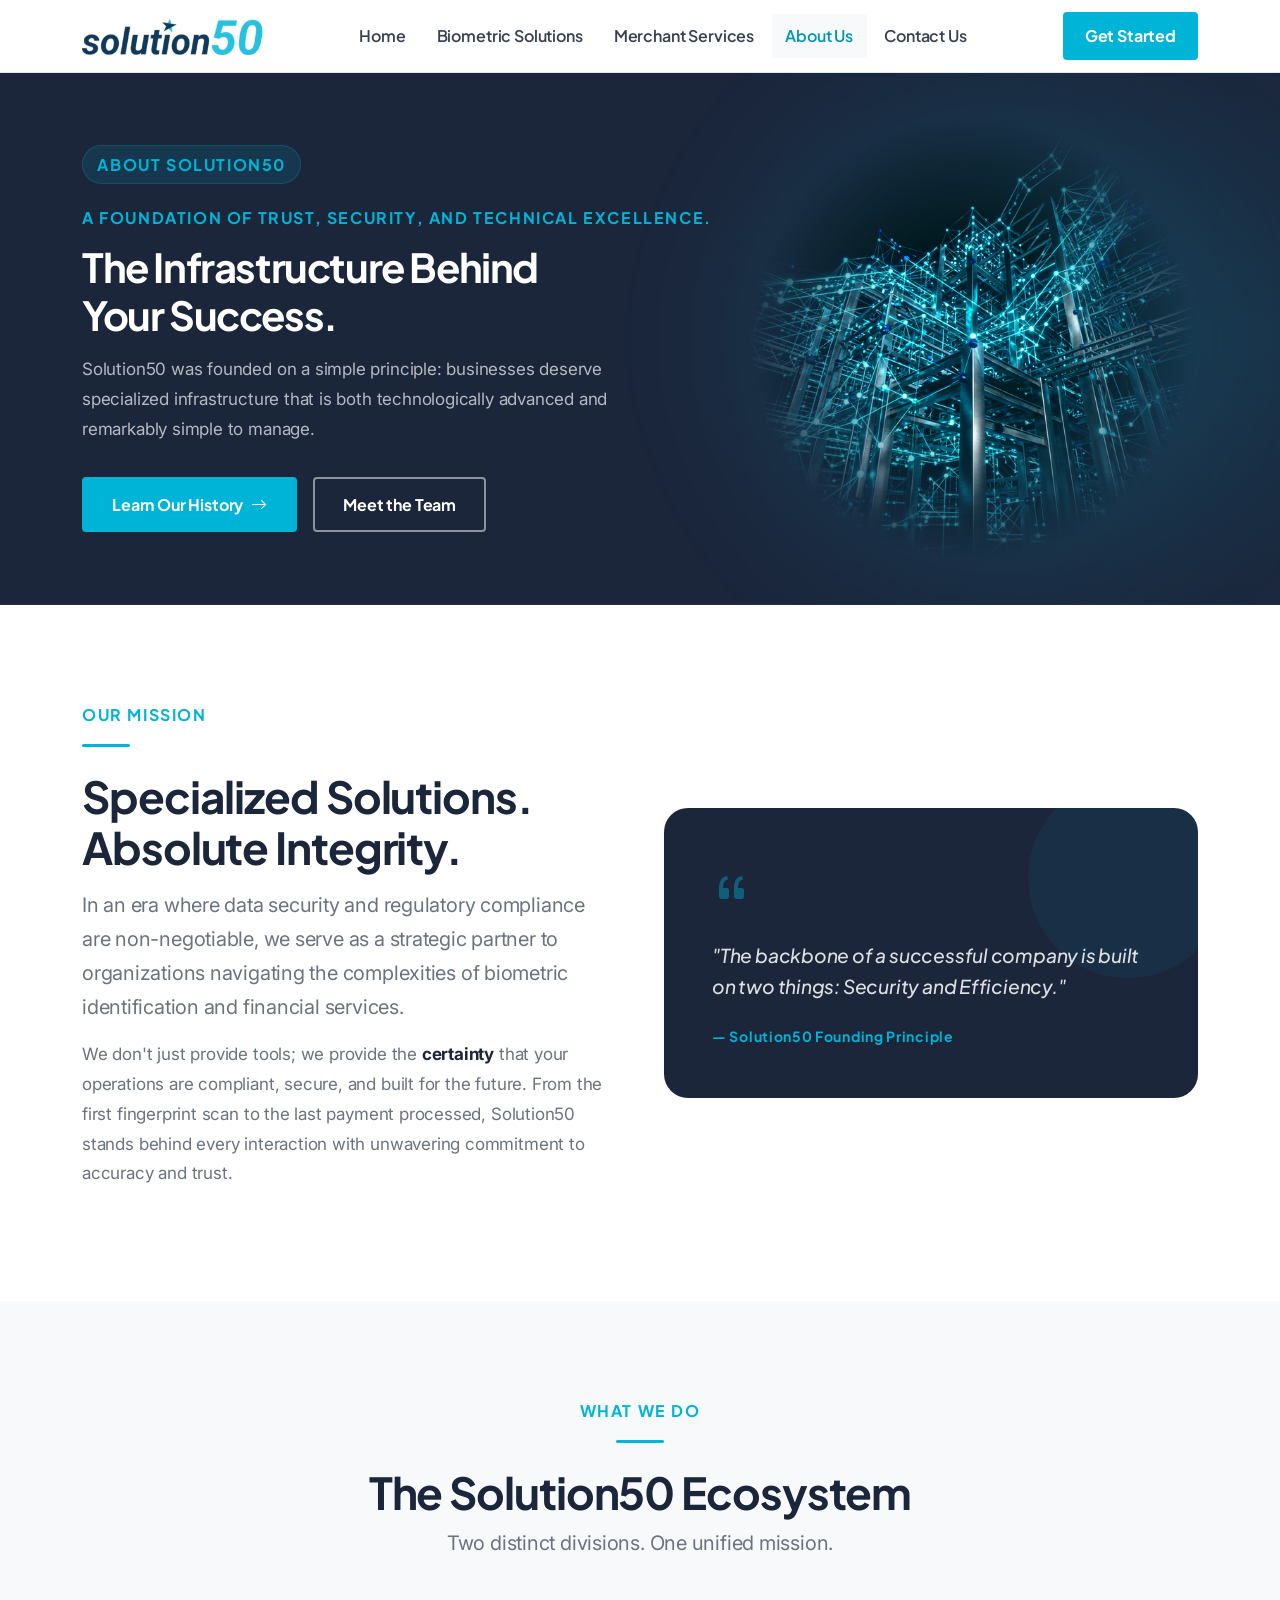
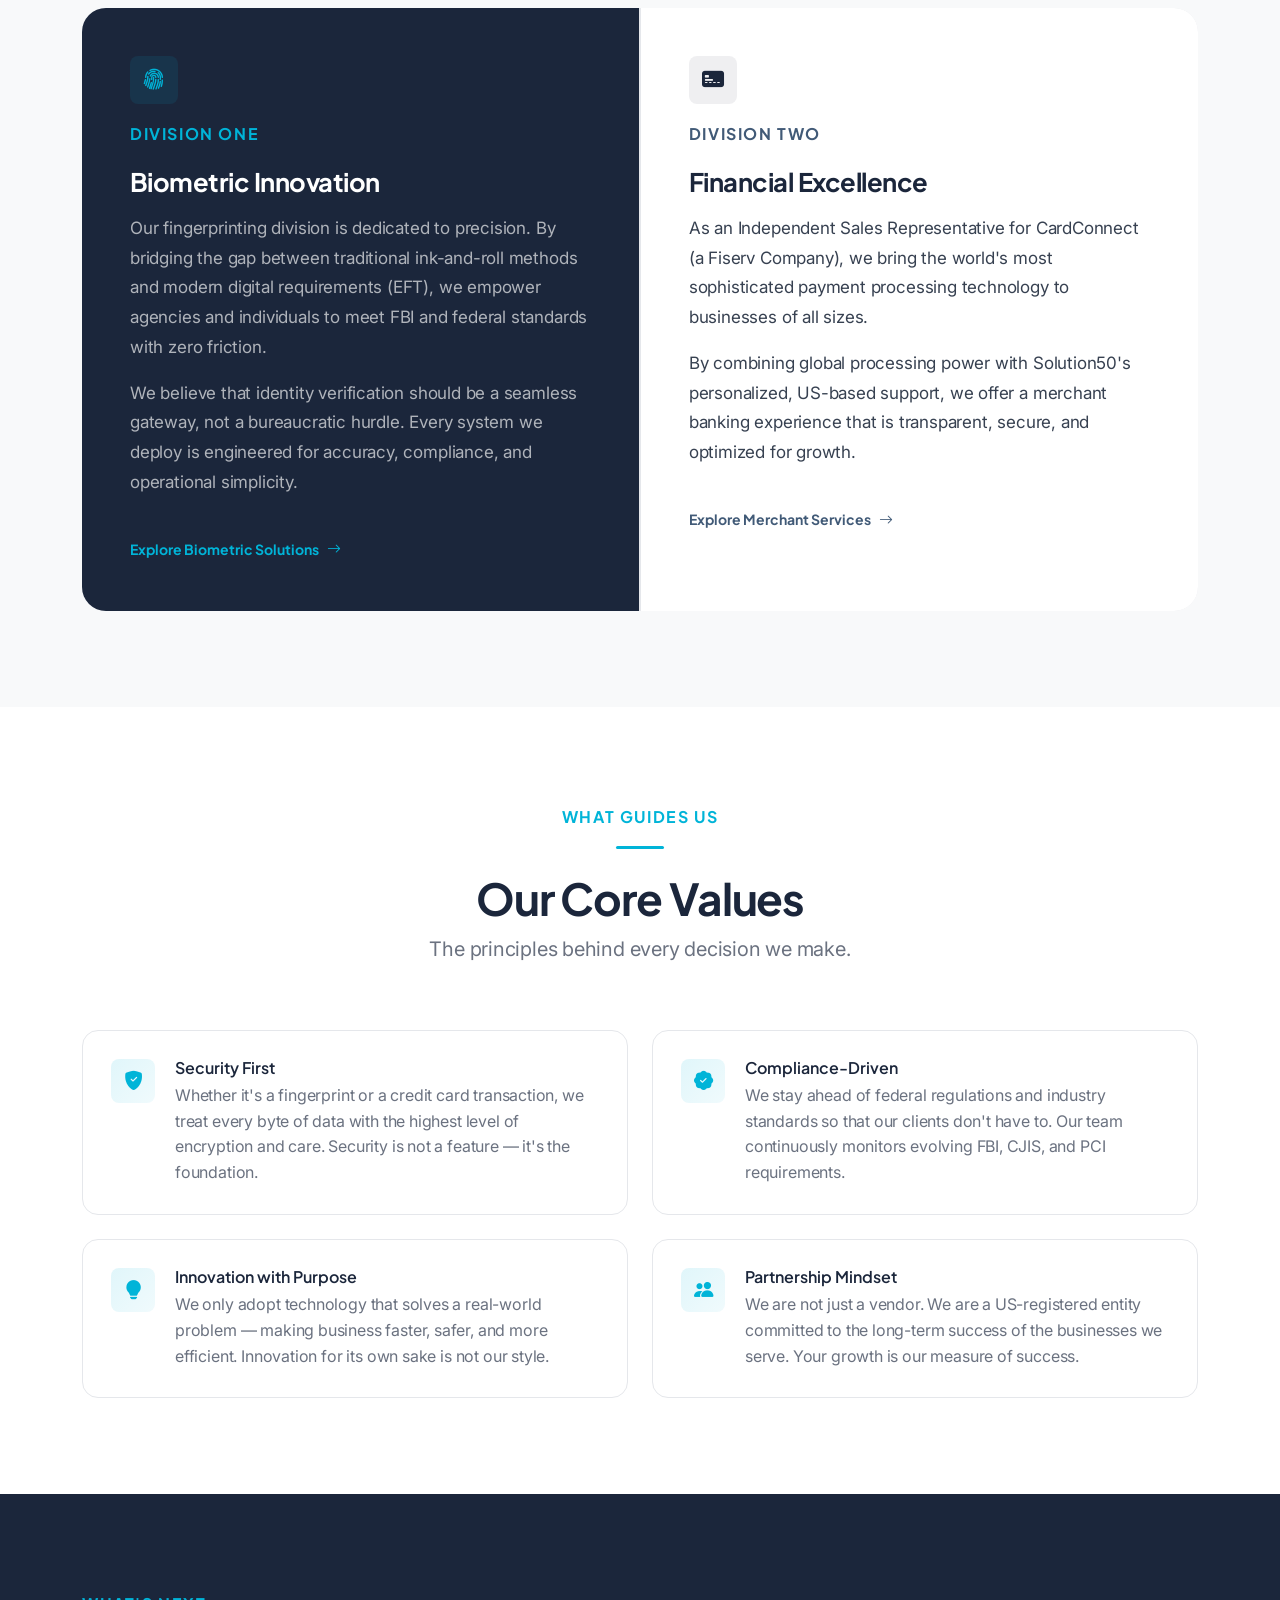
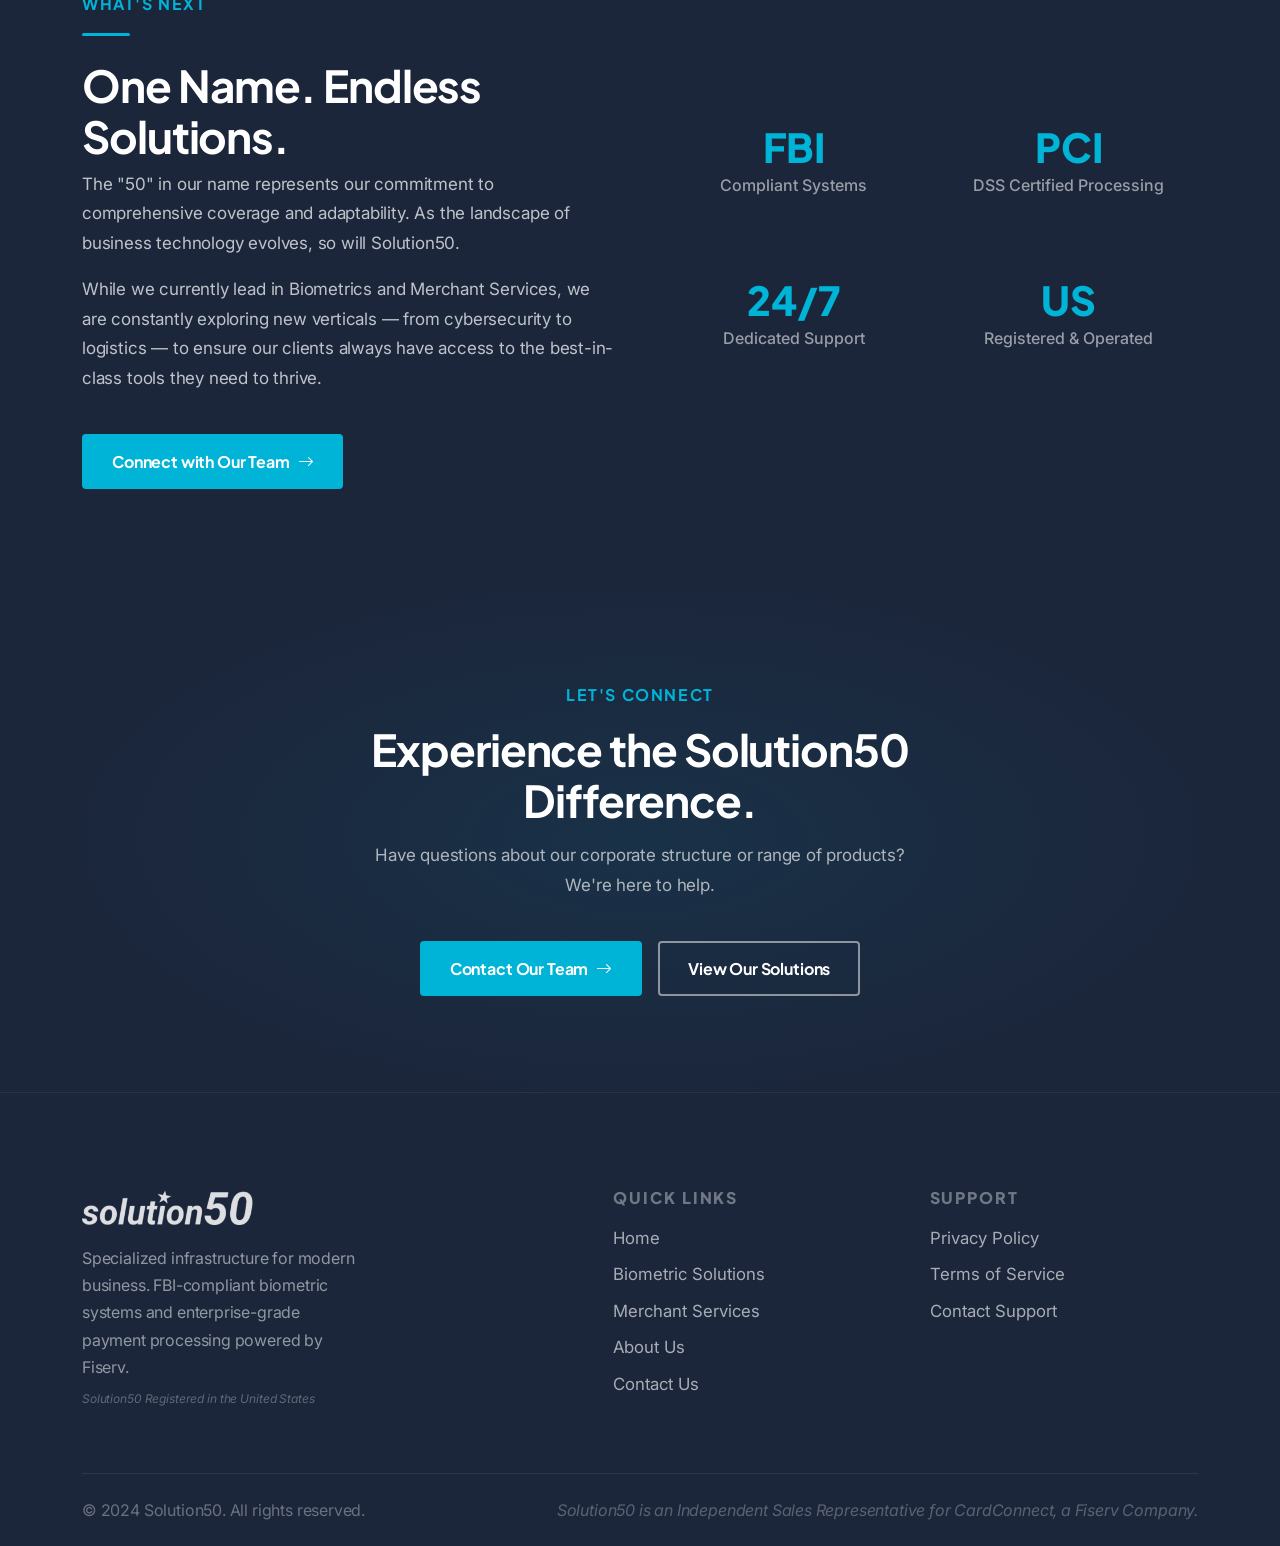
==== commit 00ac4dca: "update scripts and footer image paths to use assets directory" ====
--- a/about.html
+++ b/about.html
@@ -16,7 +16,7 @@
 <header class="s50-navbar" role="banner">
   <div class="container">
     <a class="navbar-brand" href="index.html" aria-label="Solution50 Home">
-      <img src="logo.webp" alt="Solution50" width="180" height="38">
+      <img src="assets/img/logo.webp" alt="Solution50" width="180" height="38">
     </a>
     <nav class="navbar-nav" aria-label="Primary navigation">
       <div class="nav-item"><a class="nav-link" href="index.html">Home</a></div>
@@ -289,7 +289,7 @@
   <div class="container">
     <div class="footer-top">
       <div class="footer-brand">
-        <a href="index.html"><img src="logo.webp" alt="Solution50" width="160" height="34"></a>
+        <a href="index.html"><img src="assets/img/logo.webp" alt="Solution50" width="160" height="34"></a>
         <p class="mt-3">Specialized infrastructure for modern business. FBI-compliant biometric systems and enterprise-grade payment processing powered by Fiserv.</p>
         <p class="mt-2" style="font-size:0.75rem; color: rgba(255,255,255,0.3); font-style: italic;">Solution50 Registered in the United States</p>
       </div>
@@ -316,6 +316,6 @@
 </footer>
 
 <script src="https://cdn.jsdelivr.net/npm/bootstrap@5.3.3/dist/js/bootstrap.bundle.min.js"></script>
-<script src="script.js"></script>
+<script src="assets/js/script.js"></script>
 </body>
 </html>
--- a/style.css
+++ b/style.css
@@ -490,9 +490,10 @@
 
 .hero-inner {
     background: var(--navy);
-    padding: var(--space-xl) 0;
+    padding: var(--space-lg) 0;
     position: relative;
     overflow: hidden;
+    border-bottom: 1px solid rgba(255, 255, 255, 0.05);
 }
 
 .hero-inner::before {
@@ -505,7 +506,8 @@
 
 .hero-inner h1 {
     color: var(--white);
-    font-size: clamp(2rem, 4vw, 3rem);
+    font-size: clamp(1.75rem, 3.5vw, 2.5rem);
+    line-height: 1.2;
 }
 
 .hero-inner .eyebrow {
@@ -537,6 +539,14 @@
     display: flex;
     gap: 1rem;
     flex-wrap: wrap;
+}
+
+/* Reduced size hero visuals for inner pages */
+.hero-inner .hero-visual-img {
+    width: 100%;
+    transform: translateX(0);
+    mask-image: radial-gradient(circle at 50% 50%, black 30%, transparent 70%);
+    -webkit-mask-image: radial-gradient(circle at 50% 50%, black 30%, transparent 70%);
 }
 
 /* ============================================================
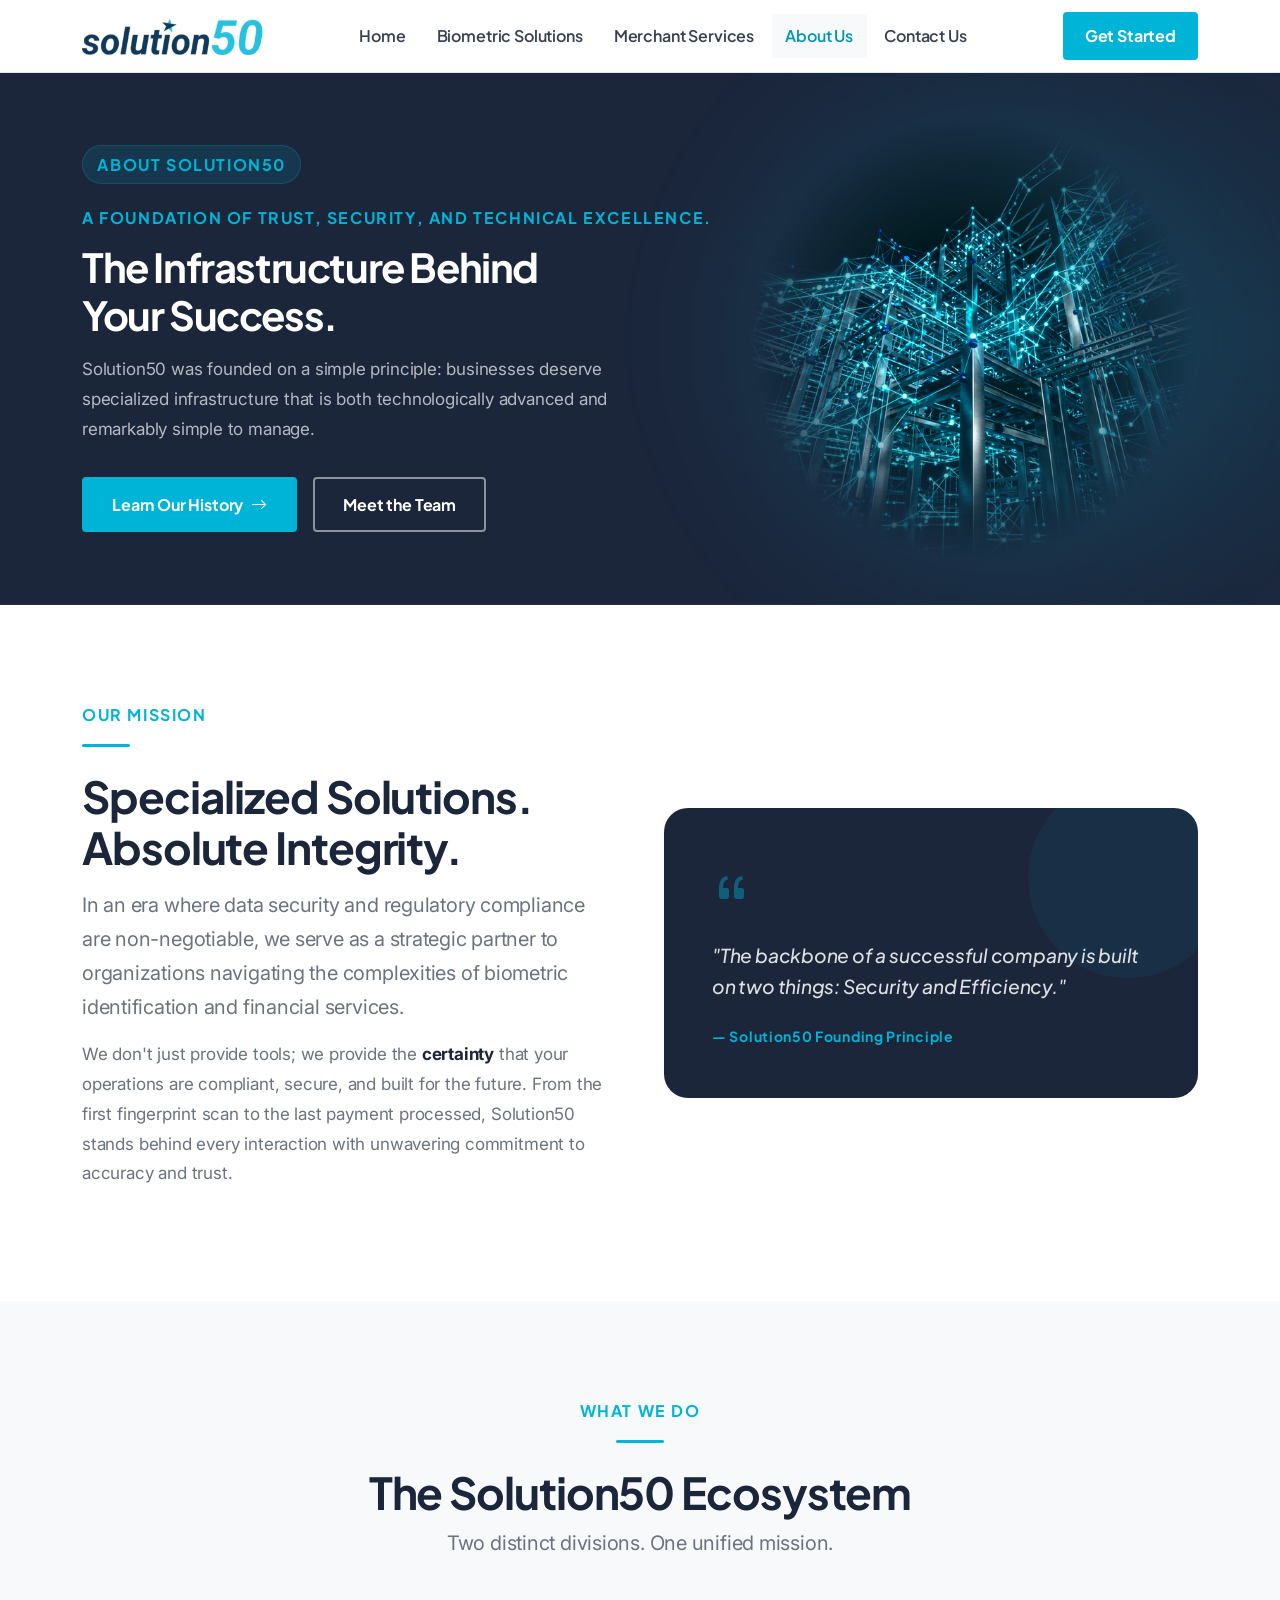
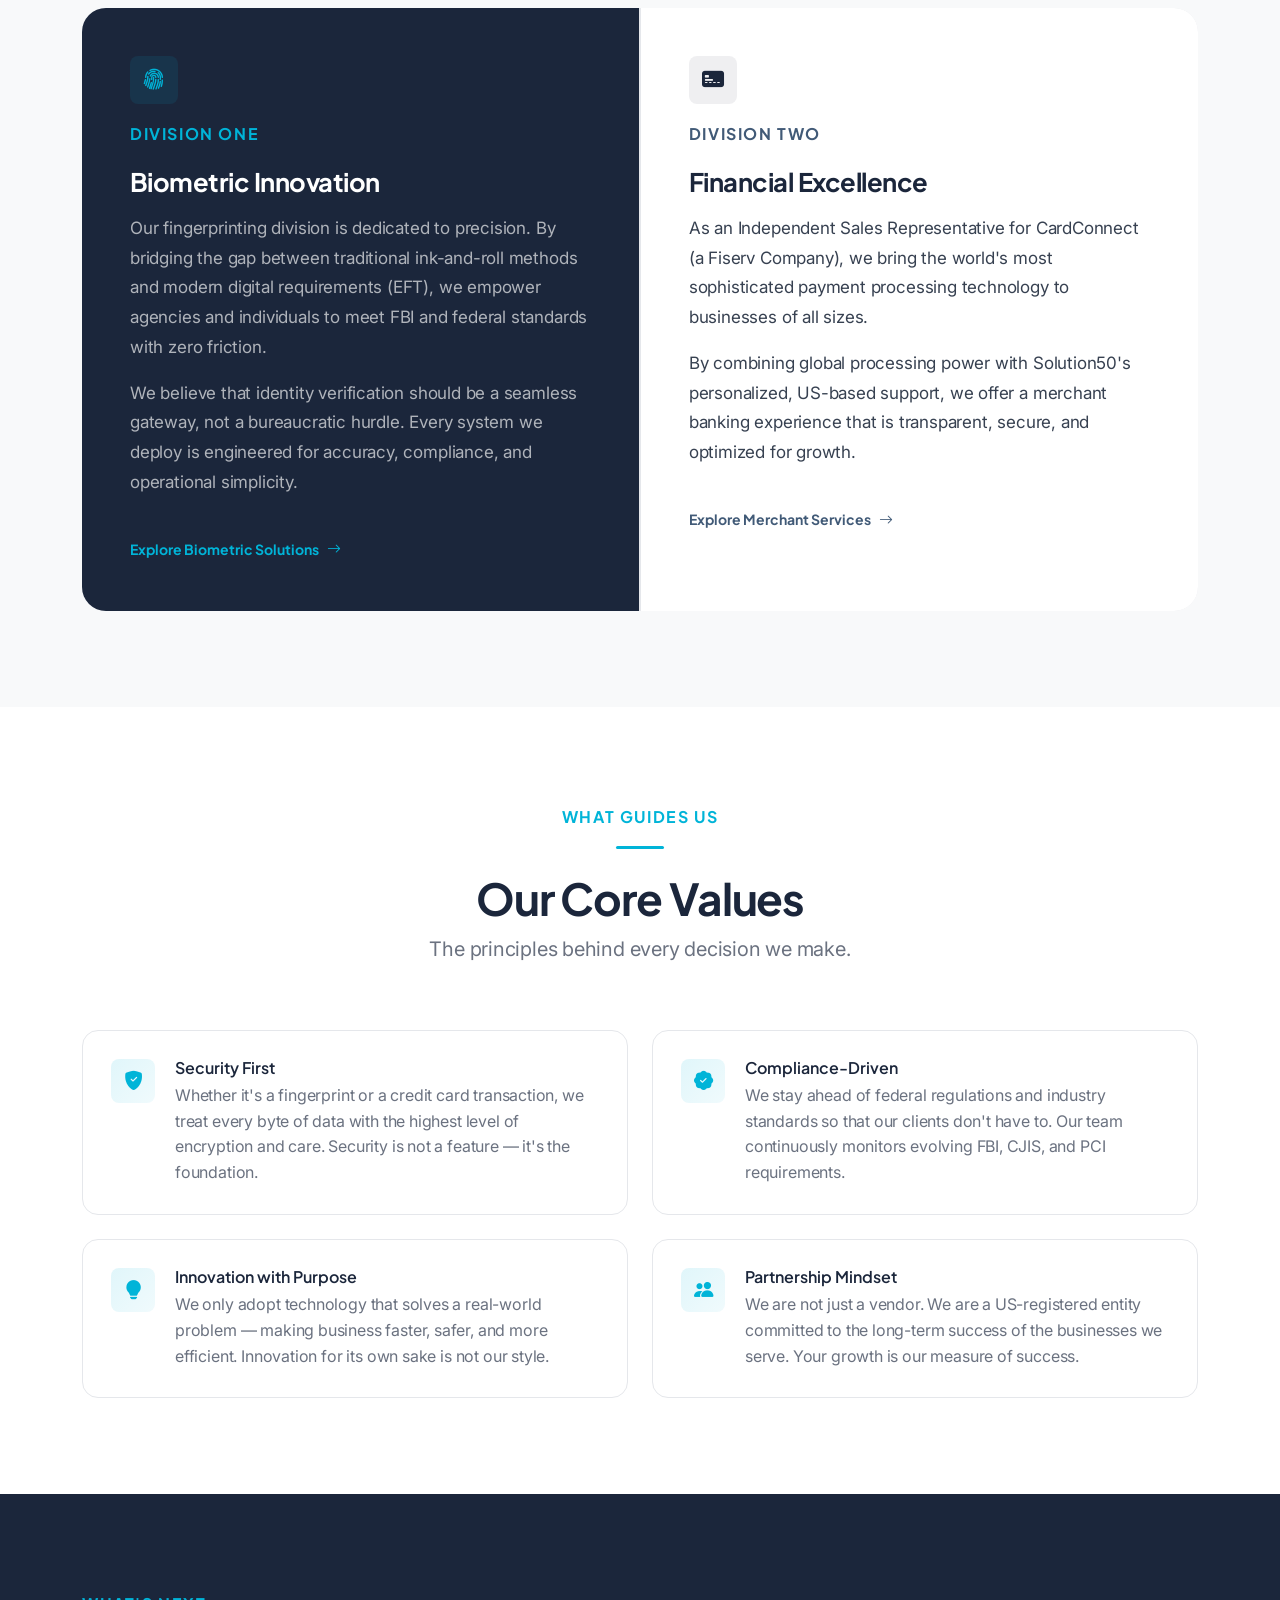
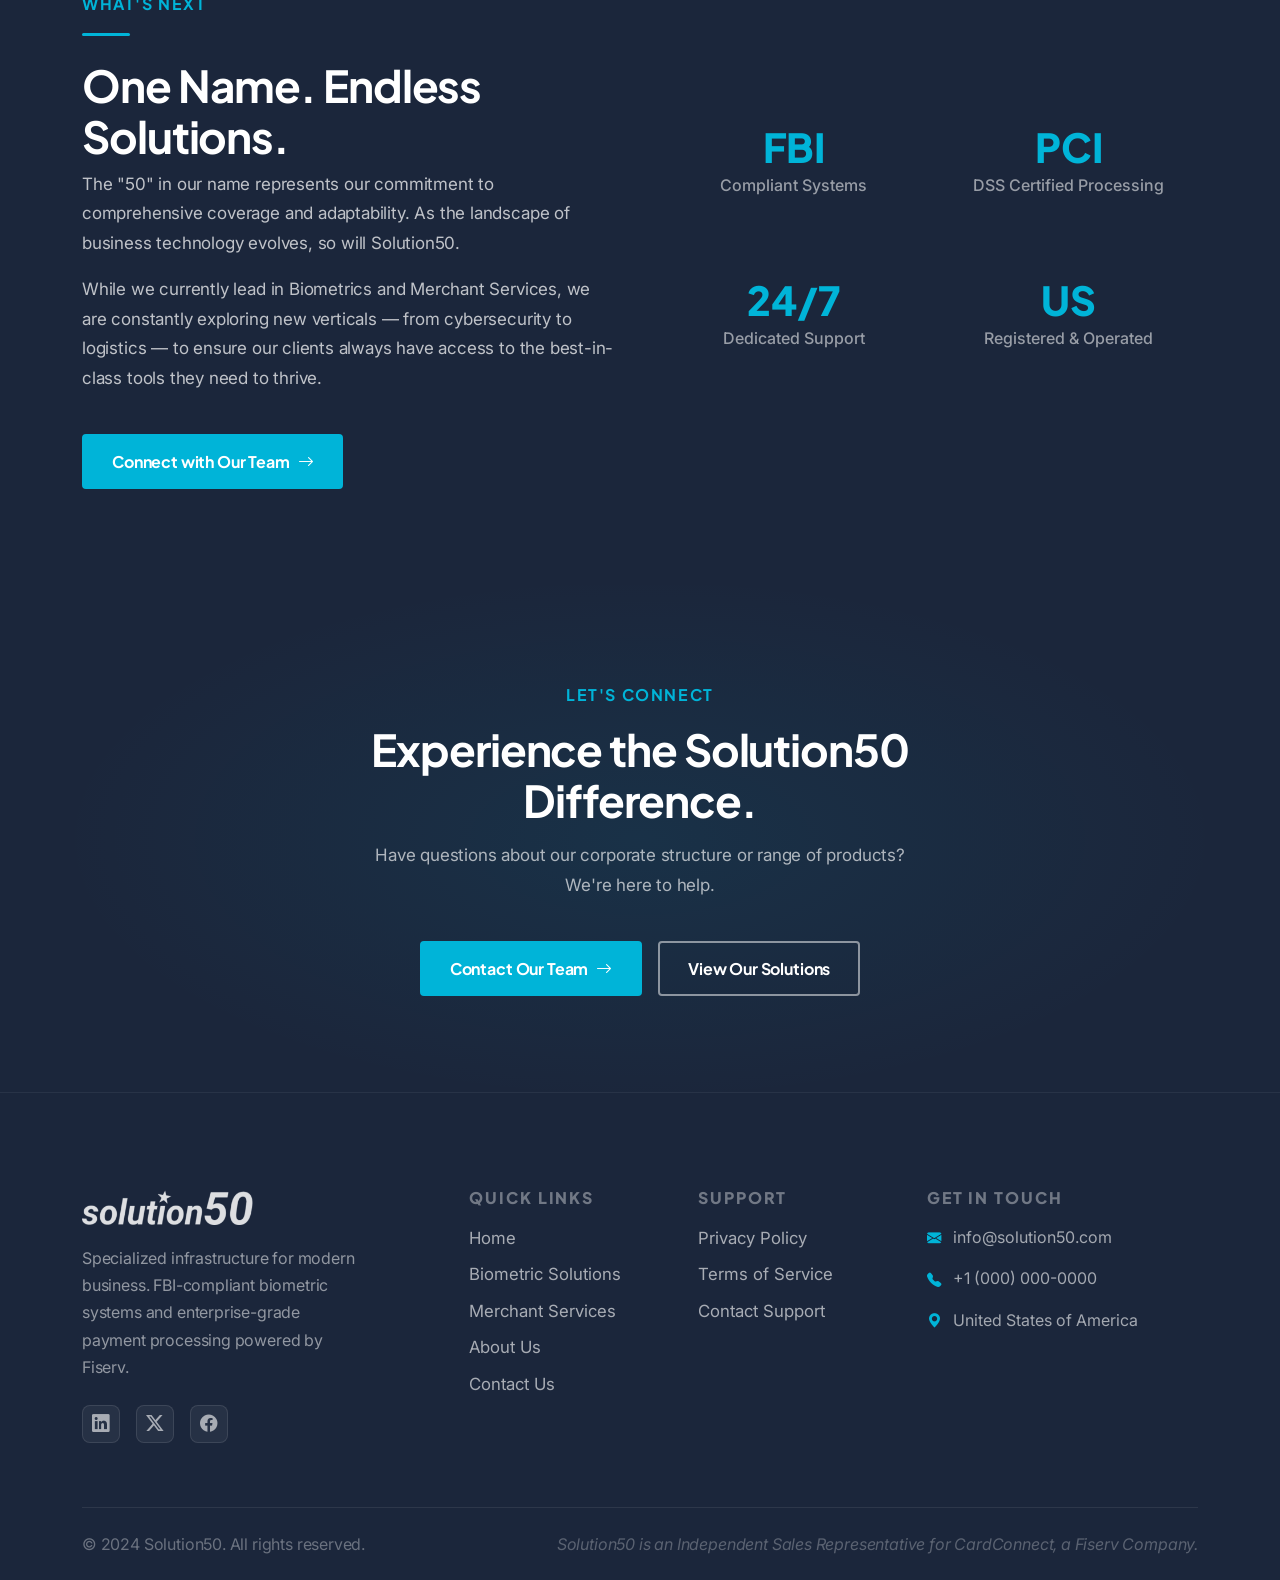
==== commit d84d1091: "Update footer with contact info and social icons" ====
--- a/about.html
+++ b/about.html
@@ -286,34 +286,53 @@
 
 <!-- FOOTER -->
 <footer class="s50-footer" role="contentinfo">
-  <div class="container">
-    <div class="footer-top">
-      <div class="footer-brand">
-        <a href="index.html"><img src="assets/img/logo.webp" alt="Solution50" width="160" height="34"></a>
-        <p class="mt-3">Specialized infrastructure for modern business. FBI-compliant biometric systems and enterprise-grade payment processing powered by Fiserv.</p>
-        <p class="mt-2" style="font-size:0.75rem; color: rgba(255,255,255,0.3); font-style: italic;">Solution50 Registered in the United States</p>
-      </div>
-      <div class="footer-col">
-        <h5>Quick Links</h5>
-        <a href="index.html">Home</a>
-        <a href="biometric-solutions.html">Biometric Solutions</a>
-        <a href="merchant-services.html">Merchant Services</a>
-        <a href="about.html">About Us</a>
-        <a href="contact.html">Contact Us</a>
-      </div>
-      <div class="footer-col">
-        <h5>Support</h5>
-        <a href="contact.html#privacy">Privacy Policy</a>
-        <a href="contact.html#terms">Terms of Service</a>
-        <a href="contact.html">Contact Support</a>
-      </div>
-    </div>
-    <div class="footer-bottom">
-      <p>© 2024 Solution50. All rights reserved.</p>
-      <p class="compliance-note">Solution50 is an Independent Sales Representative for CardConnect, a Fiserv Company.</p>
-    </div>
-  </div>
-</footer>
+   <div class="container">
+     <div class="footer-top">
+       <div class="footer-brand">
+         <a href="index.html"><img src="assets/img/logo.webp" alt="Solution50" width="160" height="34"></a>
+         <p class="mt-3">Specialized infrastructure for modern business. FBI-compliant biometric systems and enterprise-grade payment processing powered by Fiserv.</p>
+         <div class="footer-socials mt-4">
+           <a href="#" aria-label="LinkedIn"><i class="bi bi-linkedin"></i></a>
+           <a href="#" aria-label="Twitter"><i class="bi bi-twitter-x"></i></a>
+           <a href="#" aria-label="Facebook"><i class="bi bi-facebook"></i></a>
+         </div>
+       </div>
+       <div class="footer-col">
+         <h5>Quick Links</h5>
+         <a href="index.html">Home</a>
+         <a href="biometric-solutions.html">Biometric Solutions</a>
+         <a href="merchant-services.html">Merchant Services</a>
+         <a href="about.html">About Us</a>
+         <a href="contact.html">Contact Us</a>
+       </div>
+       <div class="footer-col">
+         <h5>Support</h5>
+         <a href="contact.html#privacy">Privacy Policy</a>
+         <a href="contact.html#terms">Terms of Service</a>
+         <a href="contact.html">Contact Support</a>
+       </div>
+       <div class="footer-col">
+         <h5>Get In Touch</h5>
+         <div class="footer-contact-item">
+           <i class="bi bi-envelope-fill"></i>
+           <a href="mailto:info@solution50.com">info@solution50.com</a>
+         </div>
+         <div class="footer-contact-item">
+           <i class="bi bi-telephone-fill"></i>
+           <a href="tel:+10000000000">+1 (000) 000-0000</a>
+         </div>
+         <div class="footer-contact-item">
+           <i class="bi bi-geo-alt-fill"></i>
+           <span>United States of America</span>
+         </div>
+       </div>
+     </div>
+     <div class="footer-bottom">
+       <p>© 2024 Solution50. All rights reserved.</p>
+       <p class="compliance-note">Solution50 is an Independent Sales Representative for CardConnect, a Fiserv Company.</p>
+     </div>
+   </div>
+ </footer>
 
 <script src="https://cdn.jsdelivr.net/npm/bootstrap@5.3.3/dist/js/bootstrap.bundle.min.js"></script>
 <script src="assets/js/script.js"></script>
--- a/style.css
+++ b/style.css
@@ -262,6 +262,7 @@
 /* ============================================================
    BUTTONS
    ============================================================ */
+.mobile-nav a.btn-primary-s50,
 .btn-primary-s50 {
     display: inline-flex;
     align-items: center;
@@ -280,13 +281,15 @@
     white-space: nowrap;
 }
 
-.btn-primary-s50:hover {
+.mobile-nav a..btn-primary-s50:hover {
     background: var(--teal-dark);
     border-color: var(--teal-dark);
     color: var(--white);
     transform: translateY(-1px);
     box-shadow: 0 8px 24px rgba(0, 180, 216, 0.3);
 }
+
+
 
 .btn-secondary-s50 {
     display: inline-flex;
@@ -1102,7 +1105,7 @@
     border-radius: var(--radius-xl);
     padding: 2.5rem;
     color: var(--white);
-    height: 100%;
+    height: auto;
 }
 
 .contact-info-card h3 {
@@ -1276,7 +1279,7 @@
 
 .footer-top {
     display: grid;
-    grid-template-columns: 1.8fr 1fr 1fr;
+    grid-template-columns: 1.5fr 0.8fr 0.8fr 1.2fr;
     gap: 3rem;
     padding-bottom: var(--space-xl);
     border-bottom: 1px solid rgba(255, 255, 255, 0.08);
@@ -1319,6 +1322,90 @@
 .footer-col a:hover {
     color: var(--teal);
     padding-left: 4px;
+}
+
+.footer-socials {
+    display: flex;
+    gap: 1rem;
+    align-items: center;
+}
+
+.footer-socials a {
+    width: 38px;
+    height: 38px;
+    border-radius: 8px;
+    background: rgba(255, 255, 255, 0.05);
+    border: 1px solid rgba(255, 255, 255, 0.1);
+    color: rgba(255, 255, 255, 0.6);
+    display: flex;
+    align-items: center;
+    justify-content: center;
+    font-size: 1.1rem;
+    transition: var(--transition);
+}
+
+.footer-socials a:hover {
+    background: var(--teal);
+    border-color: var(--teal);
+    color: var(--white);
+    transform: translateY(-3px);
+    box-shadow: 0 8px 20px rgba(0, 180, 216, 0.25);
+}
+
+.footer-contact-item {
+    display: flex;
+    gap: 0.75rem;
+    align-items: center;
+    margin-bottom: 0.85rem;
+    color: rgba(255, 255, 255, 0.6);
+    font-size: 1rem;
+    flex-direction: row;
+    align-content: center;
+    justify-content: flex-start;
+    flex-wrap: wrap;
+
+}
+
+.footer-contact-item i {
+    color: var(--teal);
+    font-size: 0.9rem;
+    margin-top: 0.2rem;
+    flex-shrink: 0;
+}
+
+.footer-contact-item a {
+    display: inline;
+    margin: 0;
+    padding: 0;
+    font-size: 1rem;
+    color: inherit;
+}
+
+.footer-contact-item a:hover {
+    color: var(--teal);
+    padding-left: 0;
+}
+
+.footer-contact-item span {
+    line-height: 1.4;
+}
+
+@media (max-width: 992px) {
+    .footer-top {
+        grid-template-columns: 1fr 1fr;
+        gap: 2.5rem;
+    }
+}
+
+@media (max-width: 576px) {
+    .footer-top {
+        grid-template-columns: 1fr;
+        gap: 2rem;
+    }
+
+    .footer-brand p {
+        max-width: 100%;
+    }
 }
 
 .footer-bottom {
@@ -1398,26 +1485,154 @@
     font-weight: 500;
 }
 
-/* Map placeholder */
-.map-placeholder {
-    background: var(--off-white);
+/* ============================================================
+   MAP BLOCK
+   ============================================================ */
+.map-block {
+    margin-top: 1.5rem;
     border: 1px solid var(--border);
     border-radius: var(--radius-lg);
-    height: 240px;
-    display: flex;
-    align-items: center;
+    overflow: hidden;
+    box-shadow: var(--shadow-md);
+    background: var(--white);
+}
+
+.map-block-header {
+    display: flex;
+    align-items: center;
+    justify-content: space-between;
+    flex-wrap: wrap;
+    gap: 0.75rem;
+    padding: 0.85rem 1.25rem;
+    background: var(--off-white);
+    border-bottom: 1px solid var(--border);
+}
+
+.map-block-title {
+    font-family: var(--font-display);
+    font-size: 0.8125rem;
+    font-weight: 700;
+    color: var(--navy);
+    letter-spacing: 0.04em;
+    text-transform: uppercase;
+    display: flex;
+    align-items: center;
+    gap: 0.4rem;
+}
+
+.map-block-title i {
+    color: var(--teal);
+}
+
+.map-trust-badges {
+    display: flex;
+    align-items: center;
+    gap: 0.5rem;
+    flex-wrap: wrap;
+}
+
+.map-trust-badges span {
+    display: inline-flex;
+    align-items: center;
+    gap: 0.3rem;
+    font-family: var(--font-display);
+    font-size: 0.7rem;
+    font-weight: 700;
+    letter-spacing: 0.05em;
+    text-transform: uppercase;
+    color: var(--blue);
+    background: rgba(65, 90, 119, 0.08);
+    border: 1px solid rgba(65, 90, 119, 0.15);
+    border-radius: 100px;
+    padding: 0.2rem 0.6rem;
+}
+
+.map-trust-badges span i {
+    color: var(--teal);
+    font-size: 0.7rem;
+}
+
+.map-with-details {
+    display: grid;
+    grid-template-columns: 1fr 1fr;
+}
+
+.map-embed-wrap {
+    height: 260px;
+    border-right: 1px solid var(--border);
+}
+
+.map-embed-wrap iframe {
+    display: block;
+    width: 100%;
+    height: 100%;
+}
+
+.map-info-panel {
+    padding: 1.25rem;
+    display: flex;
+    flex-direction: column;
     justify-content: center;
-    flex-direction: column;
+    gap: 0.85rem;
+}
+
+.map-info-item {
+    display: flex;
+    align-items: flex-start;
     gap: 0.75rem;
+}
+
+.map-info-icon {
+    width: 30px;
+    height: 30px;
+    border-radius: var(--radius-sm);
+    background: rgba(0, 180, 216, 0.08);
+    color: var(--teal);
+    display: flex;
+    align-items: center;
+    justify-content: center;
+    font-size: 0.8rem;
+    flex-shrink: 0;
+}
+
+.map-info-label {
+    display: block;
+    font-family: var(--font-display);
+    font-size: 0.7rem;
+    font-weight: 700;
+    letter-spacing: 0.06em;
+    text-transform: uppercase;
     color: var(--text-light);
-    font-size: 1rem;
-    margin-top: 2rem;
-}
-
-.map-placeholder i {
-    font-size: 2rem;
-    color: var(--teal);
-    opacity: 0.5;
+    margin-bottom: 0.1rem;
+}
+
+.map-info-value {
+    display: block;
+    font-size: 0.875rem;
+    font-weight: 500;
+    color: var(--navy);
+    line-height: 1.4;
+}
+
+a.map-info-value:hover {
+    color: var(--teal);
+}
+
+.map-divider {
+    border-color: var(--border);
+    margin: 0.25rem 0;
+}
+
+@media (max-width: 768px) {
+    .map-with-details {
+        grid-template-columns: 1fr;
+    }
+
+    .map-embed-wrap {
+        border-right: none;
+        border-bottom: 1px solid var(--border);
+        height: 200px;
+    }
 }
 
 /* ============================================================
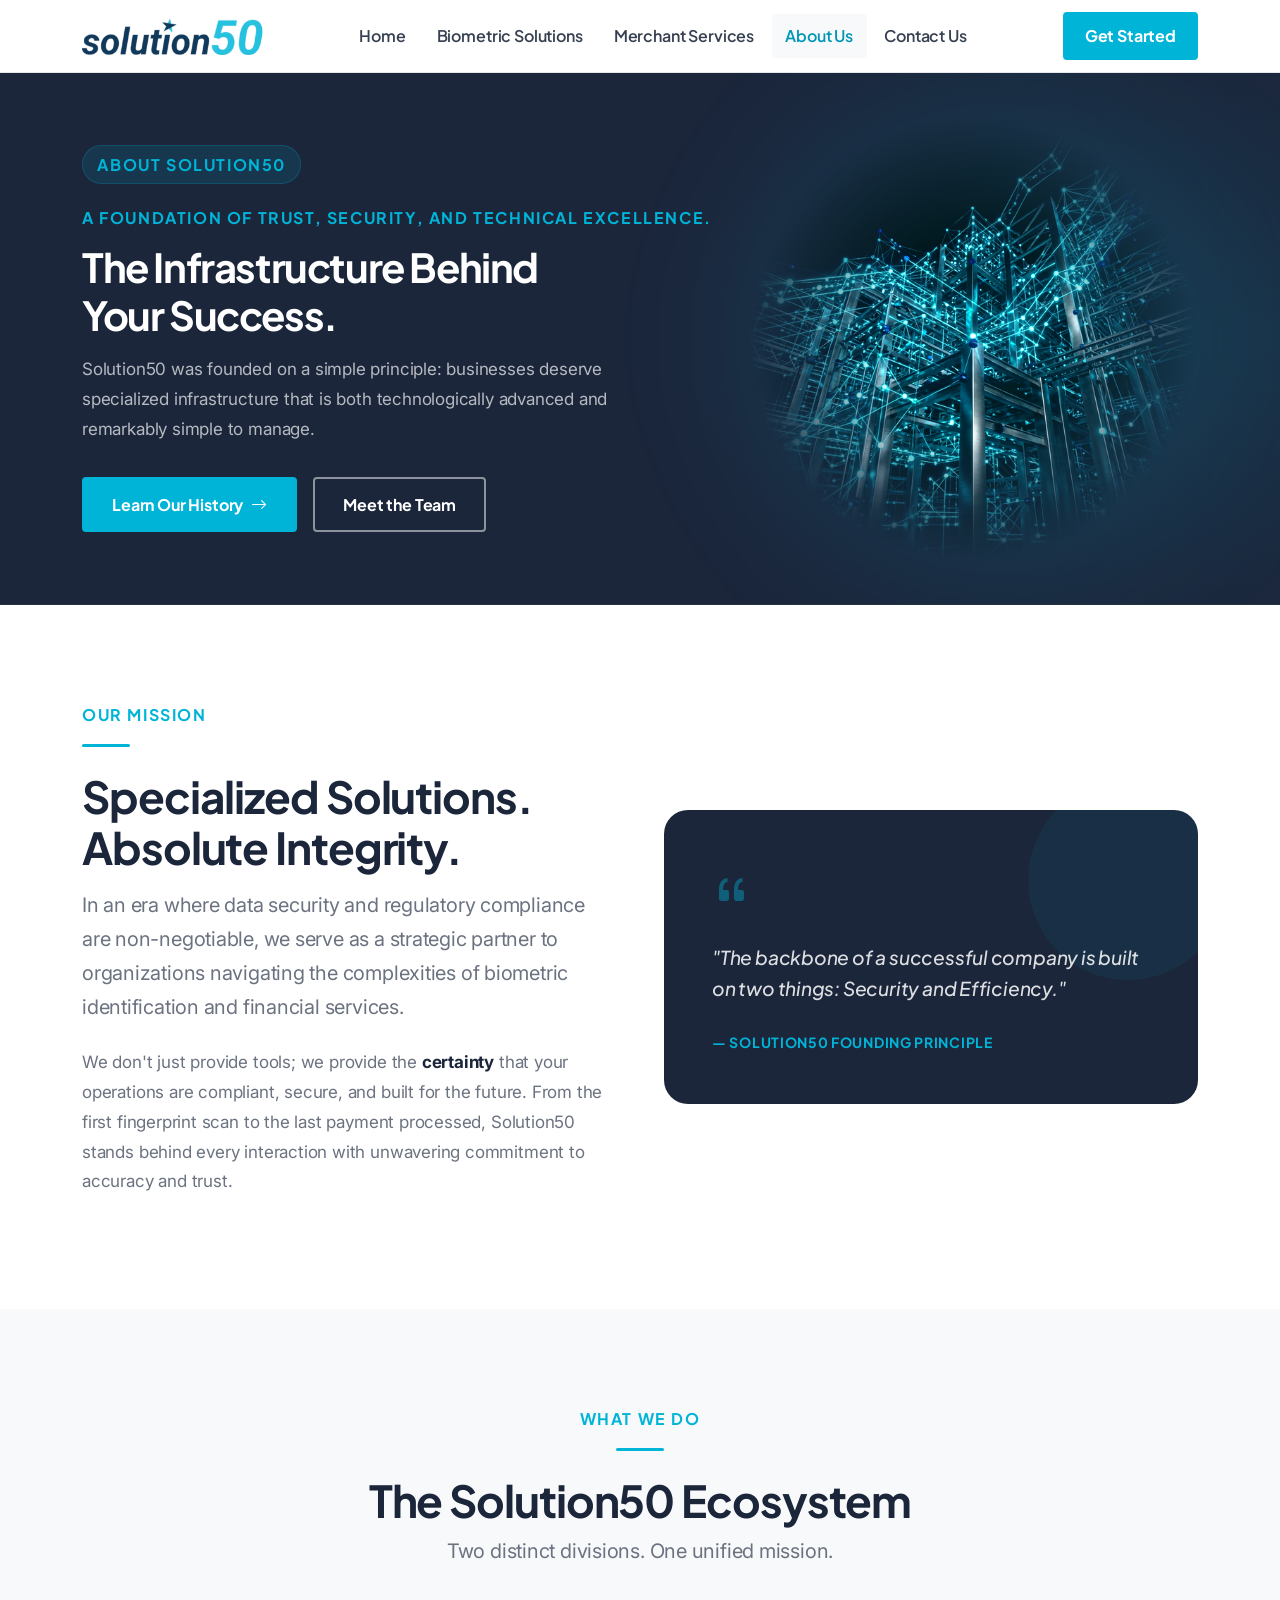
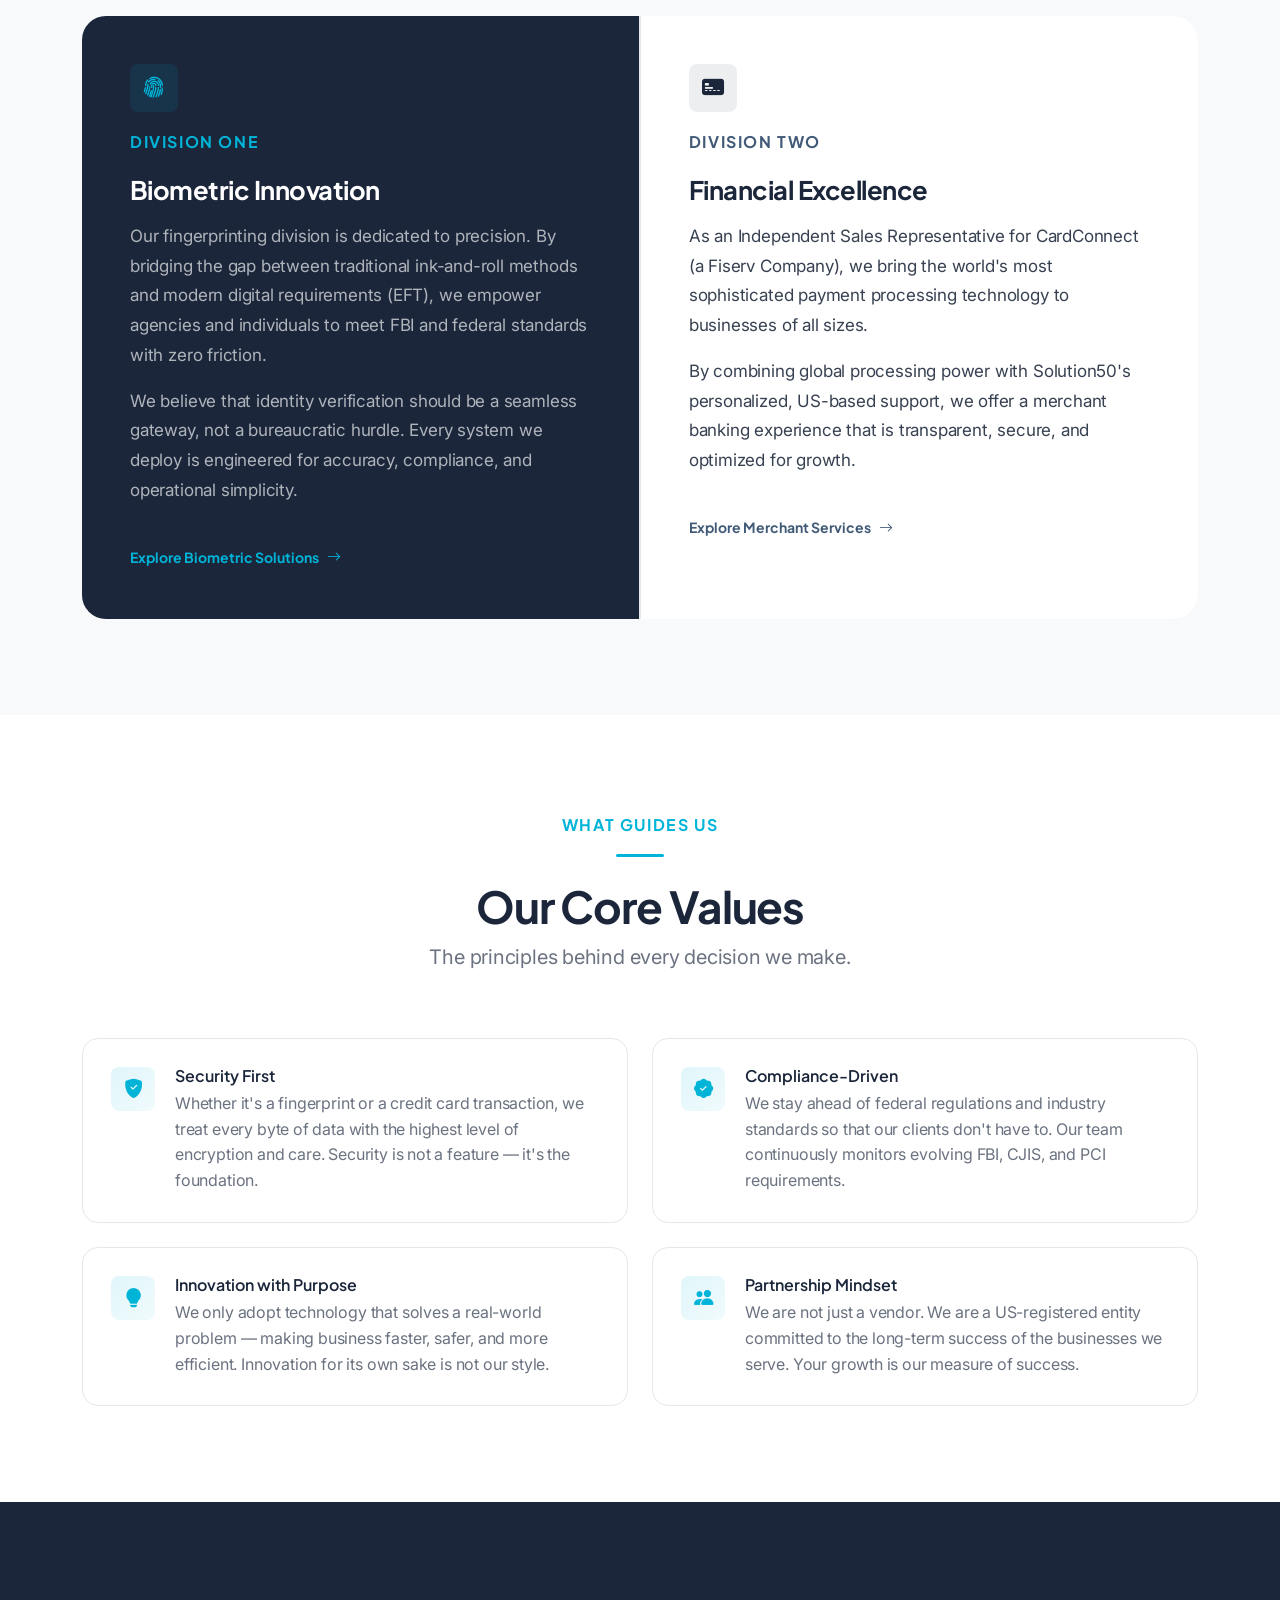
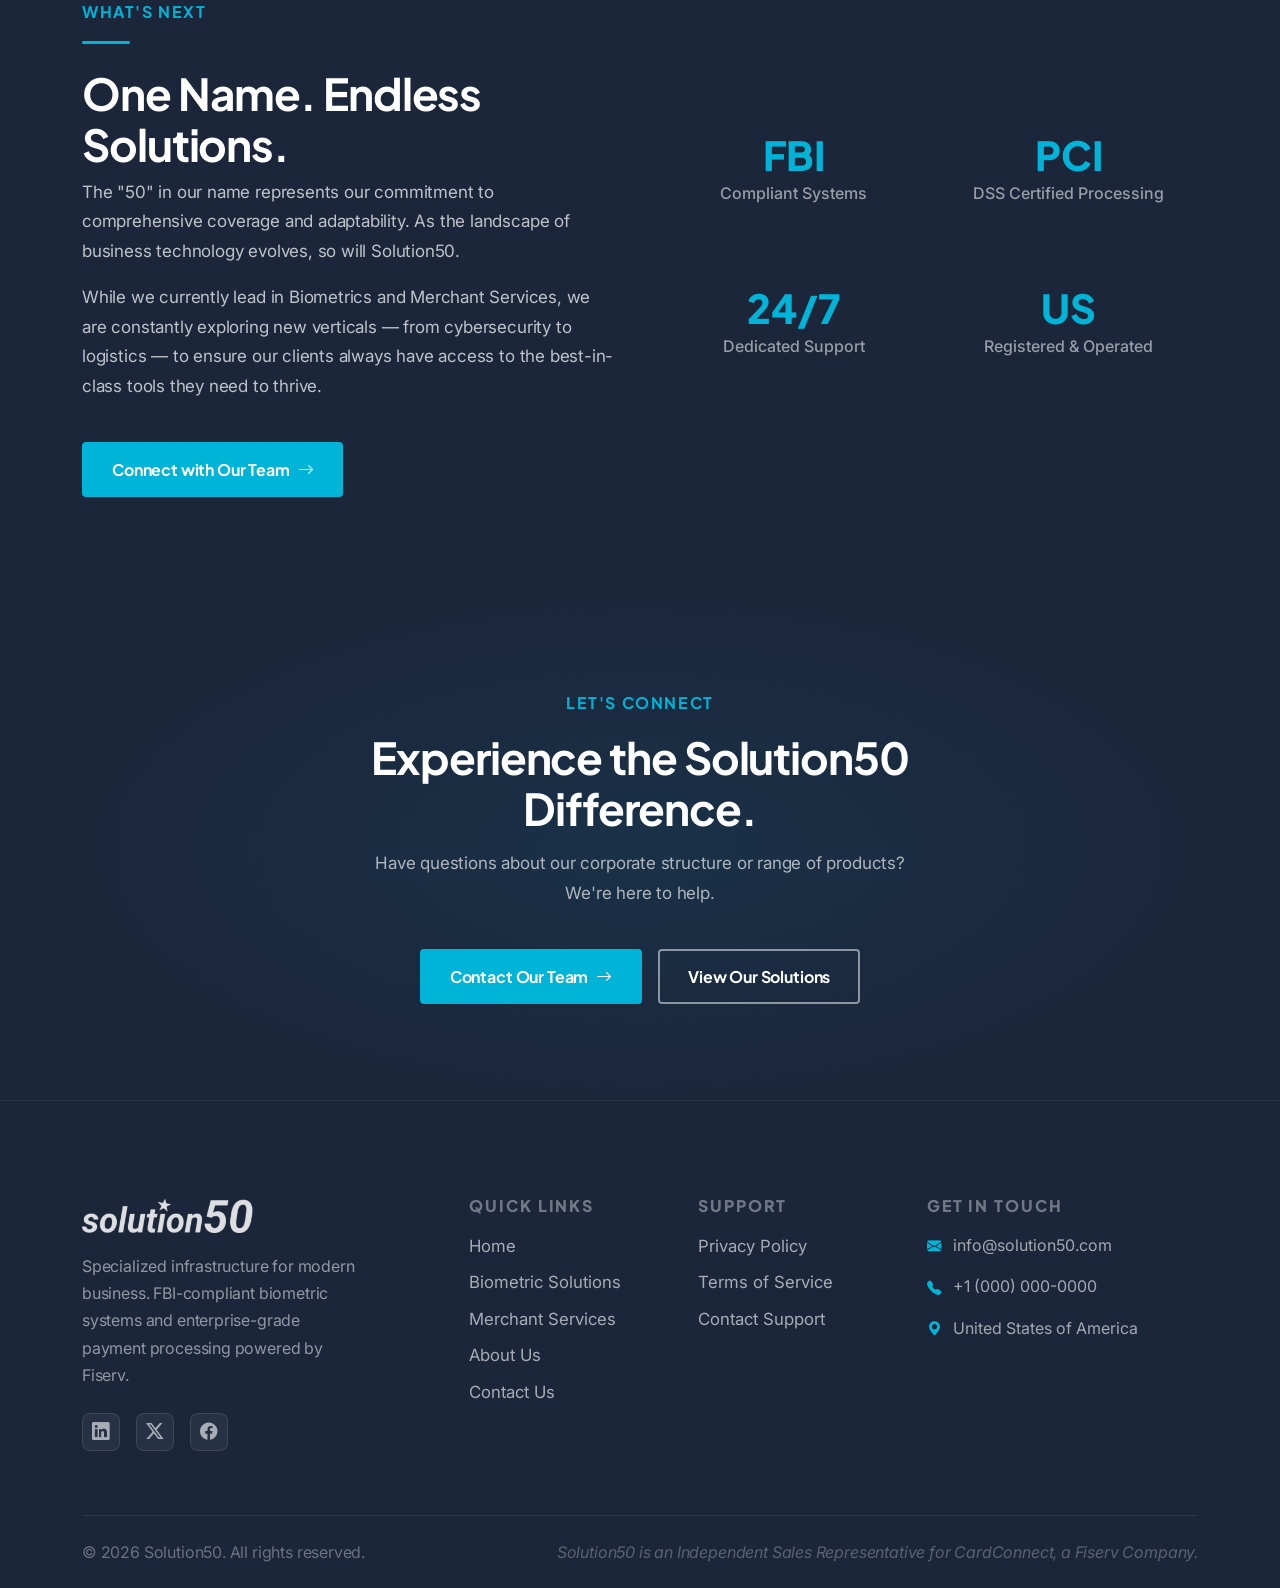
==== commit 2786e52b: "Create legal pages, remove inline CSS, and update copyright year to 2026" ====
--- a/about.html
+++ b/about.html
@@ -39,7 +39,7 @@
       <a href="merchant-services.html">Merchant Services</a>
       <a href="about.html">About Us</a>
       <a href="contact.html">Contact Us</a>
-      <div style="padding: 0.75rem 1.5rem 0.5rem;">
+      <div class="mobile-nav-cta">
         <a href="contact.html" class="btn-primary-s50 btn-sm">Get Started</a>
       </div>
     </div>
@@ -83,21 +83,21 @@
         <p class="lead mt-3">
           In an era where data security and regulatory compliance are non-negotiable, we serve as a strategic partner to organizations navigating the complexities of biometric identification and financial services.
         </p>
-        <p style="color:var(--text-light); margin-top: 1rem;">
-          We don't just provide tools; we provide the <strong style="color:var(--navy);">certainty</strong> that your operations are compliant, secure, and built for the future. From the first fingerprint scan to the last payment processed, Solution50 stands behind every interaction with unwavering commitment to accuracy and trust.
+        <p class="text-light mt-4">
+          We don't just provide tools; we provide the <strong class="text-navy">certainty</strong> that your operations are compliant, secure, and built for the future. From the first fingerprint scan to the last payment processed, Solution50 stands behind every interaction with unwavering commitment to accuracy and trust.
         </p>
       </div>
 
       <div class="col-lg-6" data-animate data-delay="150">
-        <div style="background: var(--navy); border-radius: var(--radius-xl); padding: 3rem; position:relative; overflow:hidden;">
-          <div style="position:absolute; top:-30px; right:-30px; width:200px; height:200px; border-radius:50%; background:rgba(0,180,216,0.06); pointer-events:none;"></div>
-          <blockquote style="margin:0; position:relative; z-index:1;">
-            <i class="bi bi-quote" style="font-size:2.5rem; color:var(--teal); opacity:0.4; display:block; margin-bottom:1rem;"></i>
-            <p style="color:rgba(255,255,255,0.85); font-size:1.2rem; font-style:italic; line-height:1.65; font-family:var(--font-display); font-weight:500;">
+        <div class="about-quote-box">
+          <div class="quote-box-accent"></div>
+          <blockquote class="m-0 position-relative z-1">
+            <i class="bi bi-quote quote-icon"></i>
+            <p class="quote-text">
               "The backbone of a successful company is built on two things: Security and Efficiency."
             </p>
-            <footer style="margin-top:1.25rem;">
-              <span style="color:var(--teal); font-family:var(--font-display); font-size:0.875rem; font-weight:700; letter-spacing:0.05em;">— Solution50 Founding Principle</span>
+            <footer class="mt-4">
+              <span class="quote-author">— Solution50 Founding Principle</span>
             </footer>
           </blockquote>
         </div>
@@ -129,16 +129,16 @@
         <p class="mt-3">
           We believe that identity verification should be a seamless gateway, not a bureaucratic hurdle. Every system we deploy is engineered for accuracy, compliance, and operational simplicity.
         </p>
-        <a href="biometric-solutions.html" class="d-inline-flex align-items-center gap-2 mt-4" style="color:var(--teal); font-family:var(--font-display); font-size:0.875rem; font-weight:700;">
+        <a href="biometric-solutions.html" class="pane-link-teal">
           Explore Biometric Solutions <i class="bi bi-arrow-right"></i>
         </a>
       </div>
 
       <div class="ecosystem-pane">
-        <div class="card-icon mb-3" style="background:rgba(27,38,59,0.07); color:var(--navy);">
+        <div class="card-icon mb-3 bg-navy-light text-navy">
           <i class="bi bi-credit-card-2-front-fill"></i>
         </div>
-        <span class="eyebrow" style="color:var(--blue);">Division Two</span>
+        <span class="eyebrow text-blue">Division Two</span>
         <h3 class="mt-1 mb-3">Financial Excellence</h3>
         <p>
           As an Independent Sales Representative for CardConnect (a Fiserv Company), we bring the world's most sophisticated payment processing technology to businesses of all sizes.
@@ -146,7 +146,7 @@
         <p class="mt-3">
           By combining global processing power with Solution50's personalized, US-based support, we offer a merchant banking experience that is transparent, secure, and optimized for growth.
         </p>
-        <a href="merchant-services.html" class="d-inline-flex align-items-center gap-2 mt-4" style="color:var(--blue); font-family:var(--font-display); font-size:0.875rem; font-weight:700;">
+        <a href="merchant-services.html" class="pane-link-blue">
           Explore Merchant Services <i class="bi bi-arrow-right"></i>
         </a>
       </div>
@@ -221,7 +221,7 @@
   <div class="container">
     <div class="row align-items-center g-5">
       <div class="col-lg-6" data-animate>
-        <span class="eyebrow" style="color:var(--teal);">What's Next</span>
+        <span class="eyebrow text-teal">What's Next</span>
         <span class="teal-line"></span>
         <h2 id="forward-heading">One Name. Endless Solutions.</h2>
         <p>
@@ -272,7 +272,7 @@
   <div class="container">
     <div class="row justify-content-center">
       <div class="col-lg-8" data-animate>
-        <span class="eyebrow" style="color: var(--teal);">Let's Connect</span>
+        <span class="eyebrow text-teal">Let's Connect</span>
         <h2 id="about-cta-heading">Experience the Solution50 Difference.</h2>
         <p>Have questions about our corporate structure or range of products? We're here to help.</p>
         <div class="cta-actions">
@@ -307,8 +307,8 @@
        </div>
        <div class="footer-col">
          <h5>Support</h5>
-         <a href="contact.html#privacy">Privacy Policy</a>
-         <a href="contact.html#terms">Terms of Service</a>
+         <a href="privacy.html">Privacy Policy</a>
+         <a href="terms.html">Terms of Service</a>
          <a href="contact.html">Contact Support</a>
        </div>
        <div class="footer-col">
@@ -328,7 +328,7 @@
        </div>
      </div>
      <div class="footer-bottom">
-       <p>© 2024 Solution50. All rights reserved.</p>
+       <p>© 2026 Solution50. All rights reserved.</p>
        <p class="compliance-note">Solution50 is an Independent Sales Representative for CardConnect, a Fiserv Company.</p>
      </div>
    </div>
--- a/style.css
+++ b/style.css
@@ -462,7 +462,7 @@
     border-radius: 100px;
     padding: 0.35rem 1rem;
     font-family: var(--font-display);
-    font-size: 1rem;
+    font-size: 0.85rem;
     font-weight: 700;
     letter-spacing: 0.1em;
     text-transform: uppercase;
@@ -1486,6 +1486,179 @@
 }
 
 /* ============================================================
+   UI UTILITIES
+   ============================================================ */
+.text-teal {
+    color: var(--teal) !important;
+}
+
+.text-navy {
+    color: var(--navy) !important;
+}
+
+.text-white-65 {
+    color: rgba(255, 255, 255, 0.65) !important;
+}
+
+.text-white-90 {
+    color: rgba(255, 255, 255, 0.9) !important;
+}
+
+.text-white-20 {
+    color: rgba(255, 255, 255, 0.2) !important;
+}
+
+.text-white-62 {
+    color: rgba(255, 255, 255, 0.62) !important;
+}
+
+.text-white {
+    color: var(--white) !important;
+}
+
+.text-light {
+    color: var(--text-light) !important;
+}
+
+.text-teal-dark {
+    color: var(--teal-dark) !important;
+}
+
+.text-blue {
+    color: var(--blue) !important;
+}
+
+.bg-teal-subtle {
+    background: rgba(0, 180, 216, 0.08) !important;
+    border: 1px solid rgba(0, 180, 216, 0.2) !important;
+}
+
+.badge-s50 {
+    display: inline-block;
+    border-radius: 4px;
+    padding: 0.25rem 0.65rem;
+    font-size: 0.75rem;
+    font-weight: 700;
+    font-family: var(--font-display);
+    letter-spacing: 0.05em;
+    text-transform: uppercase;
+}
+
+.d-grid-2 {
+    display: grid !important;
+    grid-template-columns: 1fr 1fr;
+    gap: 0.6rem;
+}
+
+.list-unstyled {
+    padding-left: 0 !important;
+    list-style: none;
+}
+
+.mx-auto {
+    margin-left: auto !important;
+    margin-right: auto !important;
+}
+
+.bg-navy-light {
+    background: rgba(27, 38, 59, 0.08) !important;
+}
+
+.strip-divider-inline {
+    color: rgba(255, 255, 255, 0.2);
+}
+
+.fs-lg {
+    font-size: 1.6rem !important;
+}
+
+.fs-md {
+    font-size: 1.1rem !important;
+}
+
+.fs-sm {
+    font-size: 0.9375rem !important;
+}
+
+.fs-xs {
+    font-size: 0.875rem !important;
+}
+
+.fs-xxs {
+    font-size: 0.8125rem !important;
+}
+
+.fs-tiny {
+    font-size: 0.75rem !important;
+}
+
+.fw-bold {
+    font-weight: 700 !important;
+}
+
+.fw-extrabold {
+    font-weight: 800 !important;
+}
+
+.ls-sm {
+    letter-spacing: 0.02em !important;
+}
+
+.ls-md {
+    letter-spacing: 0.05em !important;
+}
+
+.border-0 {
+    border: 0 !important;
+}
+
+.bg-teal-light {
+    background: rgba(0, 180, 216, 0.1) !important;
+    border: 1px solid rgba(0, 180, 216, 0.2) !important;
+}
+
+.bg-off-white {
+    background: var(--off-white) !important;
+}
+
+.rounded-4 {
+    border-radius: 1rem !important;
+}
+
+.error-message {
+    display: none;
+    color: #EF4444;
+    font-size: 0.8rem;
+    margin-top: 0.25rem;
+}
+
+.contact-card-divider {
+    border-color: rgba(255, 255, 255, 0.1);
+    margin: 1.5rem 0;
+}
+
+.contact-trust-strip-item {
+    display: flex;
+    flex-direction: column;
+    align-items: center;
+    gap: 0.5rem;
+}
+
+.contact-trust-strip-item i {
+    font-size: 1.75rem;
+    color: var(--teal);
+}
+
+.contact-trust-strip-item span {
+    font-family: var(--font-display);
+    font-size: 0.8125rem;
+    font-weight: 700;
+    color: var(--navy);
+    letter-spacing: 0.05em;
+    text-transform: uppercase;
+}
+
+/* ============================================================
    MAP BLOCK
    ============================================================ */
 .map-block {
@@ -1688,6 +1861,111 @@
 }
 
 /* ============================================================
+   ABOUT PAGE & QUOTES
+   ============================================================ */
+.about-quote-box {
+    background: var(--navy);
+    border-radius: var(--radius-xl);
+    padding: 3rem;
+    position: relative;
+    overflow: hidden;
+}
+
+.quote-box-accent {
+    position: absolute;
+    top: -30px;
+    right: -30px;
+    width: 200px;
+    height: 200px;
+    border-radius: 50%;
+    background: rgba(0, 180, 216, 0.06);
+    pointer-events: none;
+}
+
+.quote-icon {
+    font-size: 2.5rem;
+    color: var(--teal);
+    opacity: 0.4;
+    display: block;
+    margin-bottom: 1rem;
+}
+
+.quote-text {
+    color: rgba(255, 255, 255, 0.85);
+    font-size: 1.2rem;
+    font-style: italic;
+    line-height: 1.65;
+    font-family: var(--font-display);
+    font-weight: 500;
+}
+
+.quote-author {
+    color: var(--teal);
+    font-family: var(--font-display);
+    font-size: 0.875rem;
+    font-weight: 700;
+    letter-spacing: 0.05em;
+    text-transform: uppercase;
+}
+
+.pane-link-teal,
+.pane-link-blue {
+    display: inline-flex;
+    align-items: center;
+    gap: 0.5rem;
+    margin-top: 1.5rem;
+    font-family: var(--font-display);
+    font-size: 0.875rem;
+    font-weight: 700;
+    transition: var(--transition);
+}
+
+.pane-link-teal {
+    color: var(--teal);
+}
+
+.pane-link-blue {
+    color: var(--blue);
+}
+
+.pane-link-teal:hover,
+.pane-link-blue:hover {
+    gap: 0.75rem;
+    opacity: 0.8;
+}
+
+.mobile-nav-cta {
+    padding: 0.75rem 1.5rem 0.5rem;
+}
+
+/* ============================================================
+   LEGAL PAGES
+   ============================================================ */
+.legal-content {
+    max-width: 800px;
+    margin: 0 auto;
+    color: var(--text-mid);
+    line-height: 1.8;
+}
+
+.legal-content h2 {
+    color: var(--navy);
+    margin-top: 2.5rem;
+    margin-bottom: 1rem;
+    font-size: 1.5rem;
+}
+
+.legal-content p {
+    margin-bottom: 1.25rem;
+}
+
+.last-updated {
+    font-style: italic;
+    color: var(--text-light);
+    margin-bottom: 3rem;
+}
+
+/* ============================================================
    RESPONSIVE
    ============================================================ */
 @media (max-width: 1024px) {
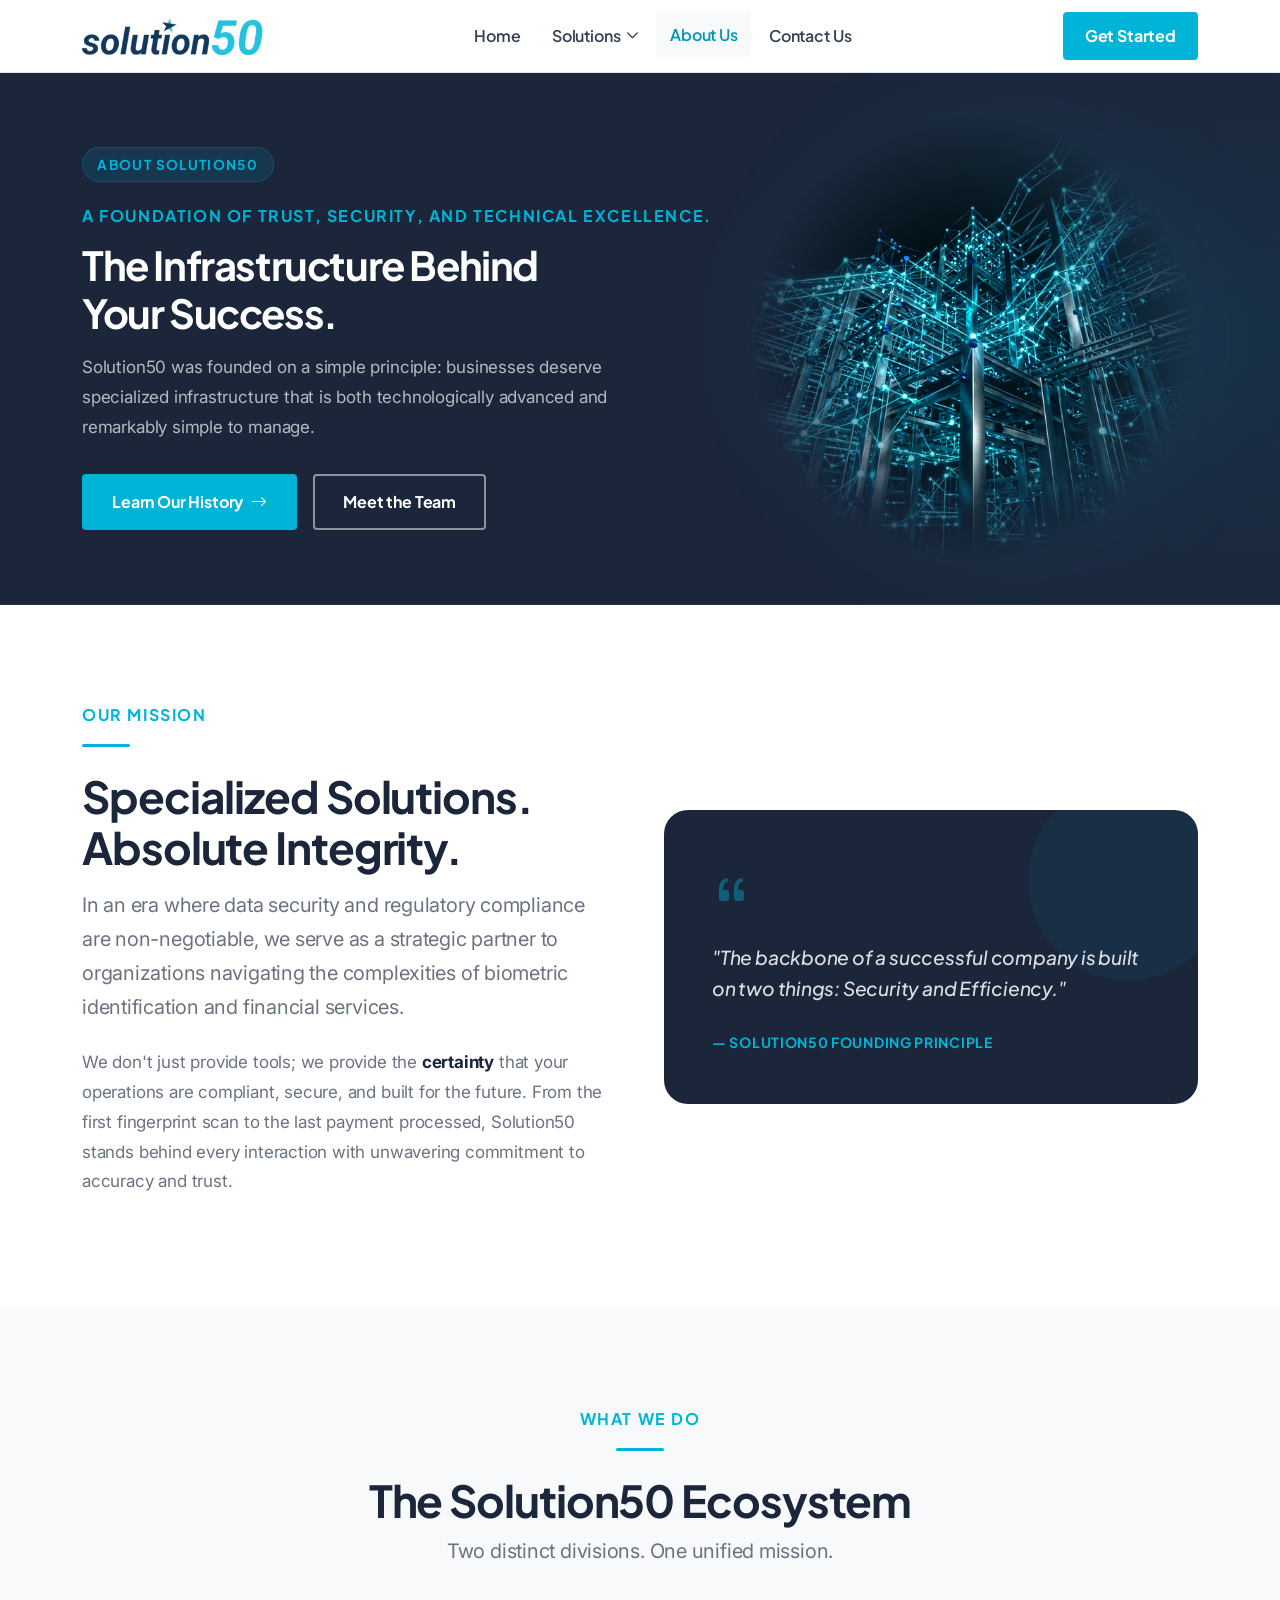
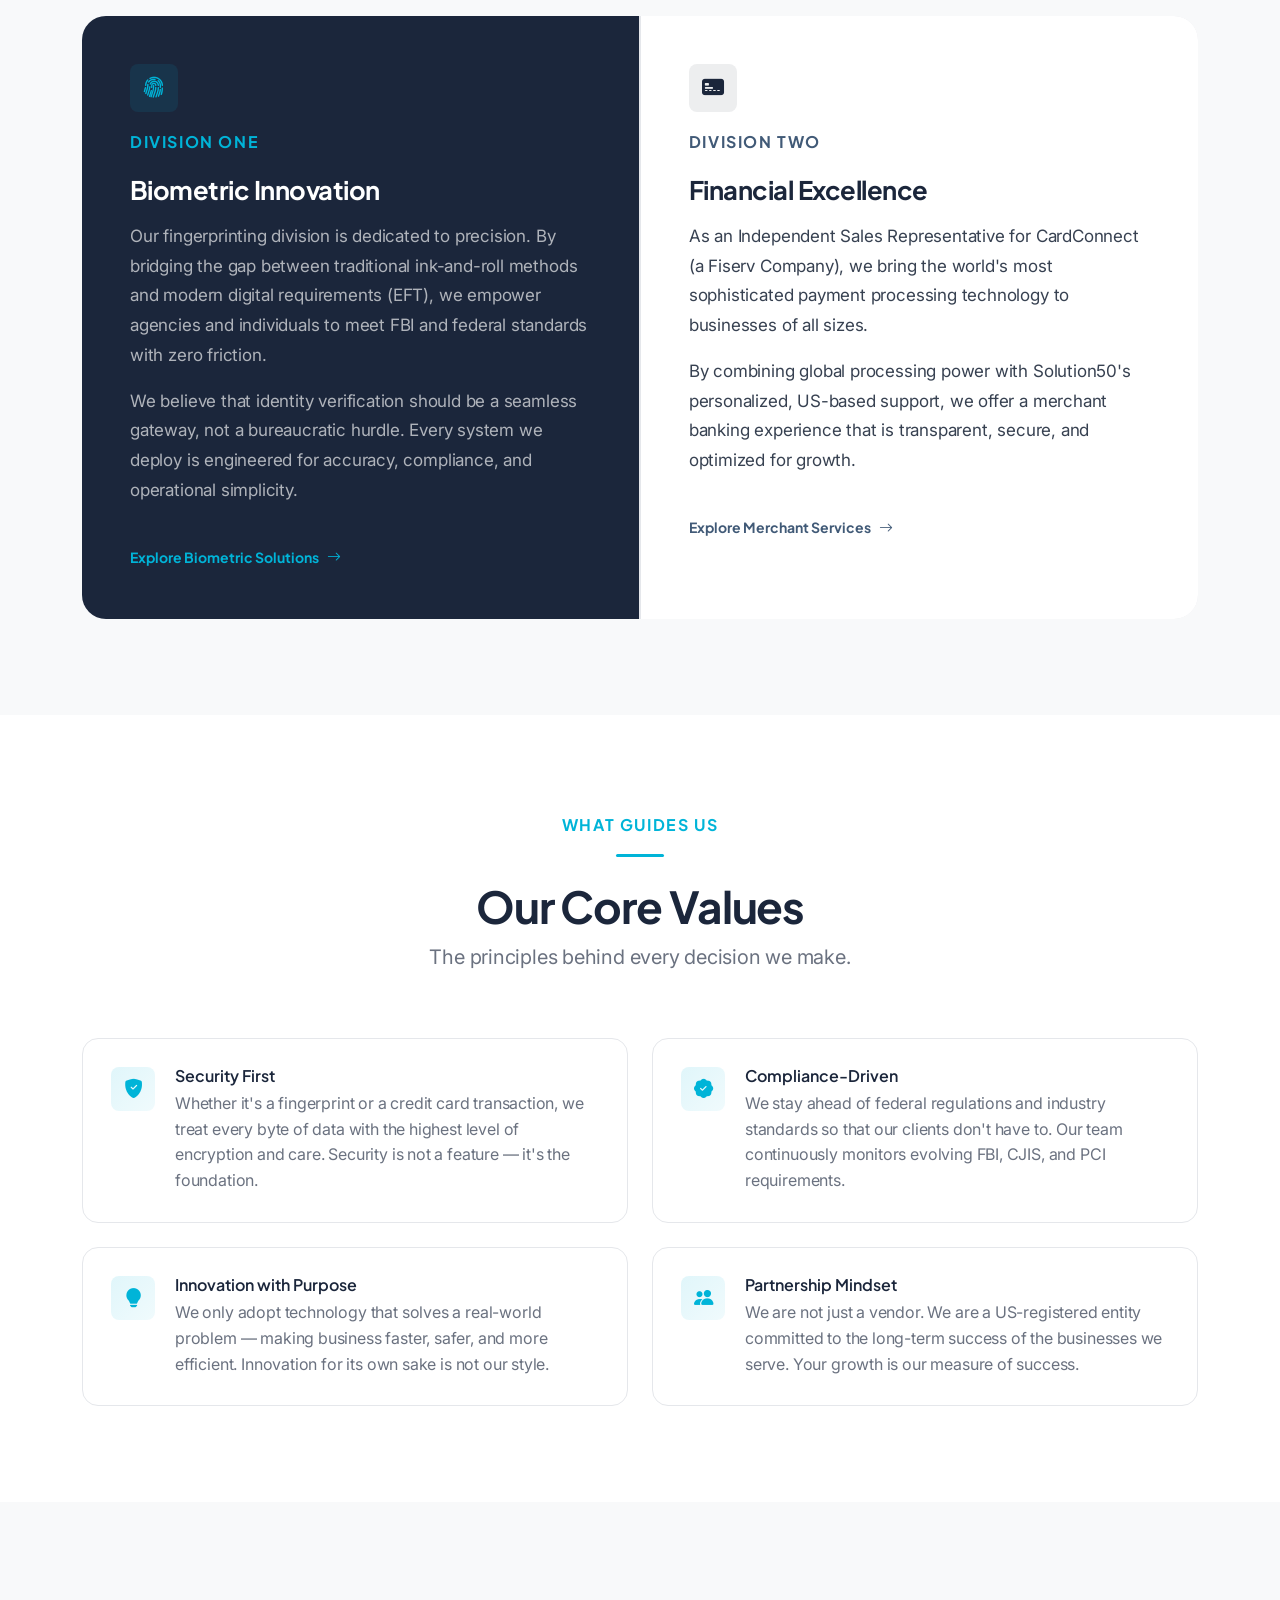
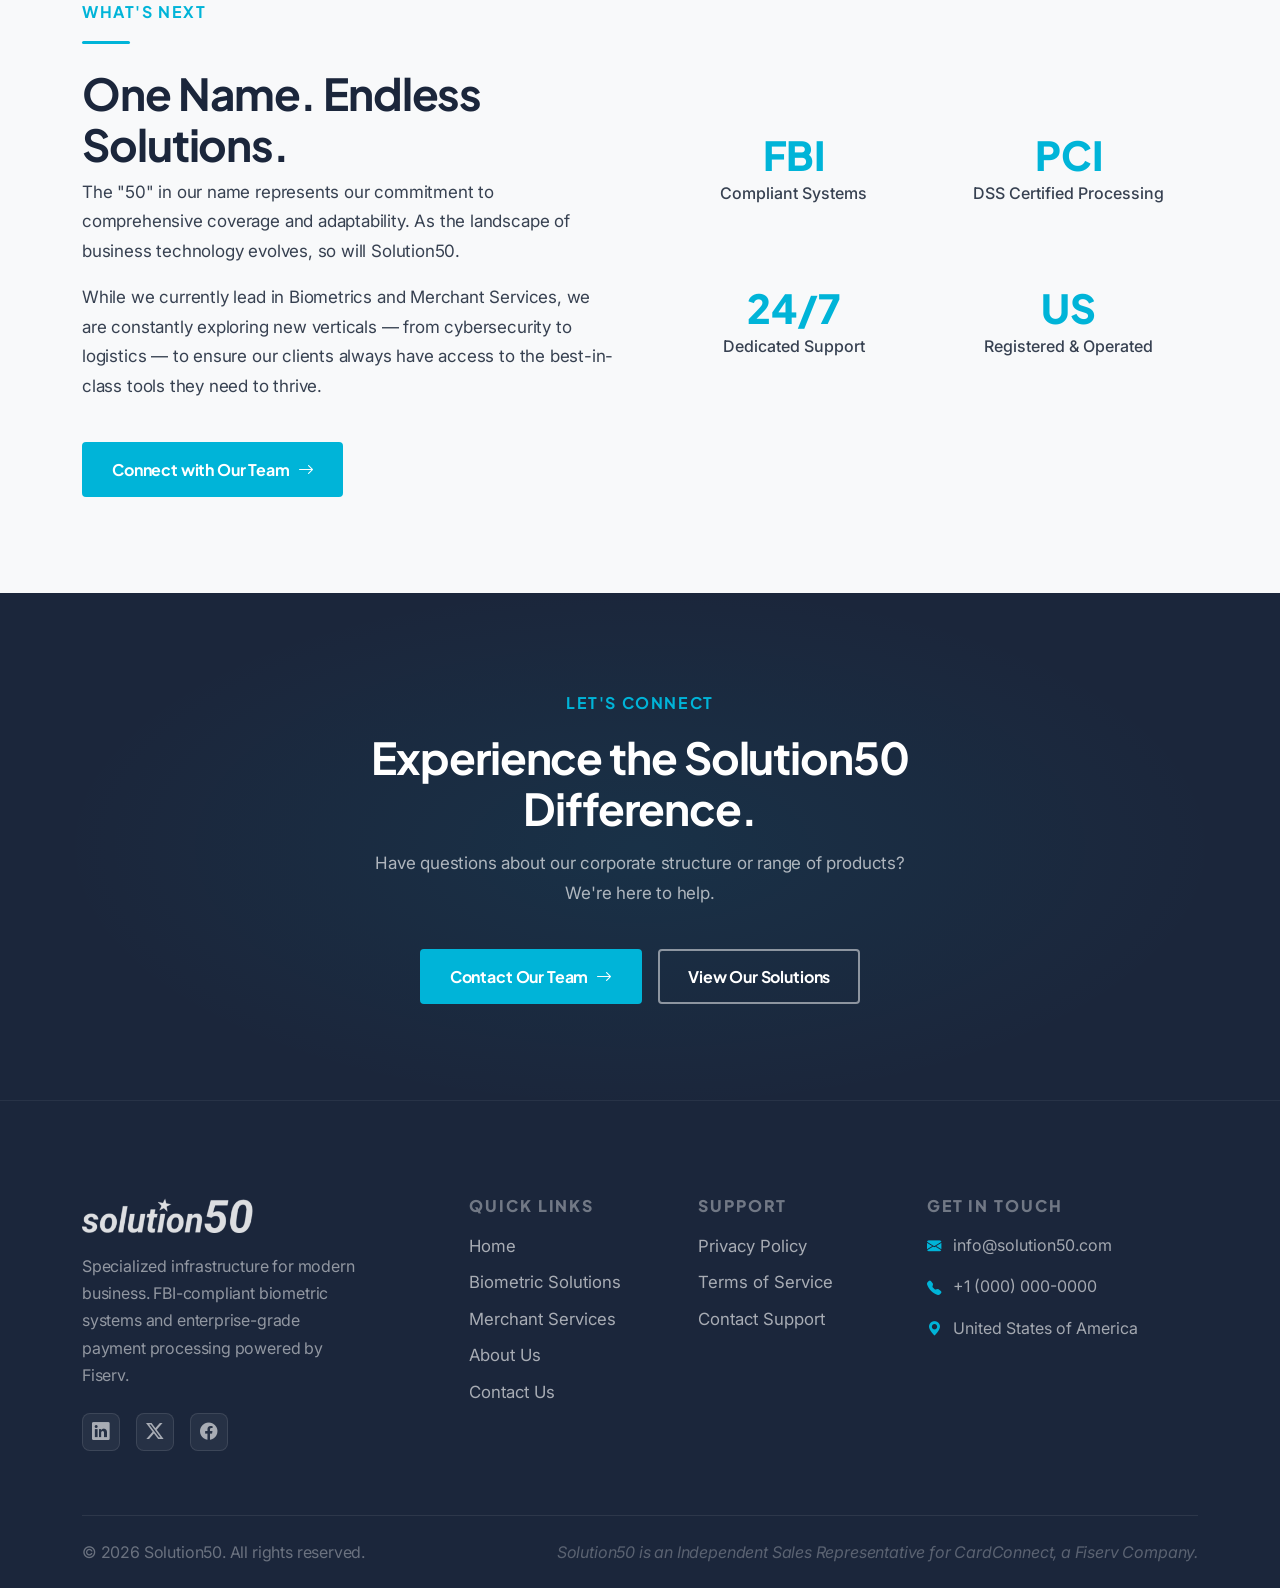
==== commit 5c83622e: "Refine navigation menu to two-level structure and enhance biometric solutions section separation and" ====
--- a/about.html
+++ b/about.html
@@ -1,340 +1,376 @@
 <!DOCTYPE html>
 <html lang="en">
+
 <head>
-  <meta charset="UTF-8">
-  <meta name="viewport" content="width=device-width, initial-scale=1.0">
-  <title>About Us — Solution50</title>
-  <meta name="description" content="Learn about Solution50 — a US-registered company providing biometric identity infrastructure and secure payment processing. Securing Identity. Powering Commerce.">
-
-  <link href="https://cdn.jsdelivr.net/npm/bootstrap@5.3.3/dist/css/bootstrap.min.css" rel="stylesheet">
-  <link href="https://cdn.jsdelivr.net/npm/bootstrap-icons@1.11.3/font/bootstrap-icons.min.css" rel="stylesheet">
-  <link href="style.css?v=1.1" rel="stylesheet">
+    <meta charset="UTF-8">
+    <meta name="viewport" content="width=device-width, initial-scale=1.0">
+    <title>About Us — Solution50</title>
+    <meta name="description"
+        content="Learn about Solution50 — a US-registered company providing biometric identity infrastructure and secure payment processing. Securing Identity. Powering Commerce.">
+
+    <link href="https://cdn.jsdelivr.net/npm/bootstrap@5.3.3/dist/css/bootstrap.min.css" rel="stylesheet">
+    <link href="https://cdn.jsdelivr.net/npm/bootstrap-icons@1.11.3/font/bootstrap-icons.min.css" rel="stylesheet">
+    <link href="style.css?v=1.1" rel="stylesheet">
 </head>
+
 <body>
 
-<!-- NAVBAR -->
-<header class="s50-navbar" role="banner">
-  <div class="container">
-    <a class="navbar-brand" href="index.html" aria-label="Solution50 Home">
-      <img src="assets/img/logo.webp" alt="Solution50" width="180" height="38">
-    </a>
-    <nav class="navbar-nav" aria-label="Primary navigation">
-      <div class="nav-item"><a class="nav-link" href="index.html">Home</a></div>
-      <div class="nav-item"><a class="nav-link" href="biometric-solutions.html">Biometric Solutions</a></div>
-      <div class="nav-item"><a class="nav-link" href="merchant-services.html">Merchant Services</a></div>
-      <div class="nav-item"><a class="nav-link active" href="about.html">About Us</a></div>
-      <div class="nav-item"><a class="nav-link" href="contact.html">Contact Us</a></div>
-    </nav>
-    <div class="navbar-cta d-none d-lg-block">
-      <a href="contact.html" class="btn-primary-s50 btn-sm">Get Started</a>
-    </div>
-    <button class="navbar-toggler" id="navToggler" aria-expanded="false" aria-label="Toggle menu">
-      <i class="bi bi-list"></i>
-    </button>
-  </div>
-  <nav class="mobile-nav" id="mobileNav" aria-label="Mobile navigation">
-    <div class="container">
-      <a href="index.html">Home</a>
-      <a href="biometric-solutions.html">Biometric Solutions</a>
-      <a href="merchant-services.html">Merchant Services</a>
-      <a href="about.html">About Us</a>
-      <a href="contact.html">Contact Us</a>
-      <div class="mobile-nav-cta">
-        <a href="contact.html" class="btn-primary-s50 btn-sm">Get Started</a>
-      </div>
-    </div>
-  </nav>
-</header>
-
-<!-- HERO -->
-<section class="hero-inner" aria-labelledby="about-hero-heading">
-  <div class="container position-relative">
-    <div class="row align-items-center">
-      <div class="col-lg-7">
-        <div class="hero-tag">About Solution50</div>
-        <span class="eyebrow">A foundation of trust, security, and technical excellence.</span>
-        <h1 id="about-hero-heading">The Infrastructure Behind<br>Your Success.</h1>
-        <p class="mt-3">
-          Solution50 was founded on a simple principle: businesses deserve specialized infrastructure that is both technologically advanced and remarkably simple to manage.
-        </p>
-        <div class="hero-actions mt-4">
-          <a href="contact.html" class="btn-primary-s50">Learn Our History <i class="bi bi-arrow-right"></i></a>
-          <a href="contact.html" class="btn-outline-white">Meet the Team</a>
-        </div>
-      </div>
-      <div class="col-lg-5 d-none d-lg-block">
-        <div class="hero-visual-wrap animate-fade-up">
-          <img src="assets/img/about-hero.png" alt="Corporate Architecture Illustration" class="hero-visual-img">
-          <div class="visual-glow"></div>
-        </div>
-      </div>
-    </div>
-  </div>
-</section>
-
-<!-- MISSION -->
-<section class="section" aria-labelledby="mission-heading">
-  <div class="container">
-    <div class="row align-items-center g-5">
-      <div class="col-lg-6" data-animate>
-        <span class="eyebrow">Our Mission</span>
-        <span class="teal-line"></span>
-        <h2 id="mission-heading">Specialized Solutions. Absolute Integrity.</h2>
-        <p class="lead mt-3">
-          In an era where data security and regulatory compliance are non-negotiable, we serve as a strategic partner to organizations navigating the complexities of biometric identification and financial services.
-        </p>
-        <p class="text-light mt-4">
-          We don't just provide tools; we provide the <strong class="text-navy">certainty</strong> that your operations are compliant, secure, and built for the future. From the first fingerprint scan to the last payment processed, Solution50 stands behind every interaction with unwavering commitment to accuracy and trust.
-        </p>
-      </div>
-
-      <div class="col-lg-6" data-animate data-delay="150">
-        <div class="about-quote-box">
-          <div class="quote-box-accent"></div>
-          <blockquote class="m-0 position-relative z-1">
-            <i class="bi bi-quote quote-icon"></i>
-            <p class="quote-text">
-              "The backbone of a successful company is built on two things: Security and Efficiency."
-            </p>
-            <footer class="mt-4">
-              <span class="quote-author">— Solution50 Founding Principle</span>
-            </footer>
-          </blockquote>
-        </div>
-      </div>
-    </div>
-  </div>
-</section>
-
-<!-- ECOSYSTEM -->
-<section class="section section-muted" aria-labelledby="ecosystem-heading">
-  <div class="container">
-    <div class="section-header centered" data-animate>
-      <span class="eyebrow">What We Do</span>
-      <span class="teal-line"></span>
-      <h2 id="ecosystem-heading">The Solution50 Ecosystem</h2>
-      <p class="lead">Two distinct divisions. One unified mission.</p>
-    </div>
-
-    <div class="mt-5 ecosystem-split" data-animate data-delay="100">
-      <div class="ecosystem-pane dark">
-        <div class="card-icon mb-3">
-          <i class="bi bi-fingerprint"></i>
-        </div>
-        <span class="eyebrow">Division One</span>
-        <h3 class="mt-1 mb-3">Biometric Innovation</h3>
-        <p>
-          Our fingerprinting division is dedicated to precision. By bridging the gap between traditional ink-and-roll methods and modern digital requirements (EFT), we empower agencies and individuals to meet FBI and federal standards with zero friction.
-        </p>
-        <p class="mt-3">
-          We believe that identity verification should be a seamless gateway, not a bureaucratic hurdle. Every system we deploy is engineered for accuracy, compliance, and operational simplicity.
-        </p>
-        <a href="biometric-solutions.html" class="pane-link-teal">
-          Explore Biometric Solutions <i class="bi bi-arrow-right"></i>
-        </a>
-      </div>
-
-      <div class="ecosystem-pane">
-        <div class="card-icon mb-3 bg-navy-light text-navy">
-          <i class="bi bi-credit-card-2-front-fill"></i>
-        </div>
-        <span class="eyebrow text-blue">Division Two</span>
-        <h3 class="mt-1 mb-3">Financial Excellence</h3>
-        <p>
-          As an Independent Sales Representative for CardConnect (a Fiserv Company), we bring the world's most sophisticated payment processing technology to businesses of all sizes.
-        </p>
-        <p class="mt-3">
-          By combining global processing power with Solution50's personalized, US-based support, we offer a merchant banking experience that is transparent, secure, and optimized for growth.
-        </p>
-        <a href="merchant-services.html" class="pane-link-blue">
-          Explore Merchant Services <i class="bi bi-arrow-right"></i>
-        </a>
-      </div>
-    </div>
-  </div>
-</section>
-
-<!-- CORE VALUES -->
-<section class="section" aria-labelledby="values-heading">
-  <div class="container">
-    <div class="section-header centered" data-animate>
-      <span class="eyebrow">What Guides Us</span>
-      <span class="teal-line"></span>
-      <h2 id="values-heading">Our Core Values</h2>
-      <p class="lead">The principles behind every decision we make.</p>
-    </div>
-
-    <div class="row g-4 mt-2">
-      <div class="col-md-6" data-animate data-delay="0">
-        <div class="value-card h-100">
-          <div class="value-icon">
-            <i class="bi bi-shield-fill-check"></i>
-          </div>
-          <div>
-            <h4>Security First</h4>
-            <p>Whether it's a fingerprint or a credit card transaction, we treat every byte of data with the highest level of encryption and care. Security is not a feature — it's the foundation.</p>
-          </div>
-        </div>
-      </div>
-
-      <div class="col-md-6" data-animate data-delay="100">
-        <div class="value-card h-100">
-          <div class="value-icon">
-            <i class="bi bi-patch-check-fill"></i>
-          </div>
-          <div>
-            <h4>Compliance-Driven</h4>
-            <p>We stay ahead of federal regulations and industry standards so that our clients don't have to. Our team continuously monitors evolving FBI, CJIS, and PCI requirements.</p>
-          </div>
-        </div>
-      </div>
-
-      <div class="col-md-6" data-animate data-delay="200">
-        <div class="value-card h-100">
-          <div class="value-icon">
-            <i class="bi bi-lightbulb-fill"></i>
-          </div>
-          <div>
-            <h4>Innovation with Purpose</h4>
-            <p>We only adopt technology that solves a real-world problem — making business faster, safer, and more efficient. Innovation for its own sake is not our style.</p>
-          </div>
-        </div>
-      </div>
-
-      <div class="col-md-6" data-animate data-delay="300">
-        <div class="value-card h-100">
-          <div class="value-icon">
-            <i class="bi bi-people-fill"></i>
-          </div>
-          <div>
-            <h4>Partnership Mindset</h4>
-            <p>We are not just a vendor. We are a US-registered entity committed to the long-term success of the businesses we serve. Your growth is our measure of success.</p>
-          </div>
-        </div>
-      </div>
-    </div>
-  </div>
-</section>
-
-<!-- LOOKING FORWARD -->
-<section class="section section-dark" aria-labelledby="forward-heading">
-  <div class="container">
-    <div class="row align-items-center g-5">
-      <div class="col-lg-6" data-animate>
-        <span class="eyebrow text-teal">What's Next</span>
-        <span class="teal-line"></span>
-        <h2 id="forward-heading">One Name. Endless Solutions.</h2>
-        <p>
-          The "50" in our name represents our commitment to comprehensive coverage and adaptability. As the landscape of business technology evolves, so will Solution50.
-        </p>
-        <p class="mt-3">
-          While we currently lead in Biometrics and Merchant Services, we are constantly exploring new verticals — from cybersecurity to logistics — to ensure our clients always have access to the best-in-class tools they need to thrive.
-        </p>
-        <a href="contact.html" class="btn-primary-s50 mt-4">
-          Connect with Our Team <i class="bi bi-arrow-right"></i>
-        </a>
-      </div>
-
-      <div class="col-lg-6" data-animate data-delay="150">
-        <div class="row g-3">
-          <div class="col-6">
-            <div class="stat-box">
-              <div class="stat-number">FBI</div>
-              <div class="stat-label">Compliant Systems</div>
-            </div>
-          </div>
-          <div class="col-6">
-            <div class="stat-box">
-              <div class="stat-number">PCI</div>
-              <div class="stat-label">DSS Certified Processing</div>
-            </div>
-          </div>
-          <div class="col-6">
-            <div class="stat-box">
-              <div class="stat-number">24/7</div>
-              <div class="stat-label">Dedicated Support</div>
-            </div>
-          </div>
-          <div class="col-6">
-            <div class="stat-box">
-              <div class="stat-number">US</div>
-              <div class="stat-label">Registered & Operated</div>
-            </div>
-          </div>
-        </div>
-      </div>
-    </div>
-  </div>
-</section>
-
-<!-- CTA -->
-<section class="cta-section" aria-labelledby="about-cta-heading">
-  <div class="container">
-    <div class="row justify-content-center">
-      <div class="col-lg-8" data-animate>
-        <span class="eyebrow text-teal">Let's Connect</span>
-        <h2 id="about-cta-heading">Experience the Solution50 Difference.</h2>
-        <p>Have questions about our corporate structure or range of products? We're here to help.</p>
-        <div class="cta-actions">
-          <a href="contact.html" class="btn-primary-s50">Contact Our Team <i class="bi bi-arrow-right"></i></a>
-          <a href="index.html" class="btn-outline-white">View Our Solutions</a>
-        </div>
-      </div>
-    </div>
-  </div>
-</section>
-
-<!-- FOOTER -->
-<footer class="s50-footer" role="contentinfo">
-   <div class="container">
-     <div class="footer-top">
-       <div class="footer-brand">
-         <a href="index.html"><img src="assets/img/logo.webp" alt="Solution50" width="160" height="34"></a>
-         <p class="mt-3">Specialized infrastructure for modern business. FBI-compliant biometric systems and enterprise-grade payment processing powered by Fiserv.</p>
-         <div class="footer-socials mt-4">
-           <a href="#" aria-label="LinkedIn"><i class="bi bi-linkedin"></i></a>
-           <a href="#" aria-label="Twitter"><i class="bi bi-twitter-x"></i></a>
-           <a href="#" aria-label="Facebook"><i class="bi bi-facebook"></i></a>
-         </div>
-       </div>
-       <div class="footer-col">
-         <h5>Quick Links</h5>
-         <a href="index.html">Home</a>
-         <a href="biometric-solutions.html">Biometric Solutions</a>
-         <a href="merchant-services.html">Merchant Services</a>
-         <a href="about.html">About Us</a>
-         <a href="contact.html">Contact Us</a>
-       </div>
-       <div class="footer-col">
-         <h5>Support</h5>
-         <a href="privacy.html">Privacy Policy</a>
-         <a href="terms.html">Terms of Service</a>
-         <a href="contact.html">Contact Support</a>
-       </div>
-       <div class="footer-col">
-         <h5>Get In Touch</h5>
-         <div class="footer-contact-item">
-           <i class="bi bi-envelope-fill"></i>
-           <a href="mailto:info@solution50.com">info@solution50.com</a>
-         </div>
-         <div class="footer-contact-item">
-           <i class="bi bi-telephone-fill"></i>
-           <a href="tel:+10000000000">+1 (000) 000-0000</a>
-         </div>
-         <div class="footer-contact-item">
-           <i class="bi bi-geo-alt-fill"></i>
-           <span>United States of America</span>
-         </div>
-       </div>
-     </div>
-     <div class="footer-bottom">
-       <p>© 2026 Solution50. All rights reserved.</p>
-       <p class="compliance-note">Solution50 is an Independent Sales Representative for CardConnect, a Fiserv Company.</p>
-     </div>
-   </div>
- </footer>
-
-<script src="https://cdn.jsdelivr.net/npm/bootstrap@5.3.3/dist/js/bootstrap.bundle.min.js"></script>
-<script src="assets/js/script.js"></script>
+    <!-- NAVBAR -->
+    <header class="s50-navbar" role="banner">
+        <div class="container">
+            <a class="navbar-brand" href="index.html" aria-label="Solution50 Home">
+                <img src="assets/img/logo.webp" alt="Solution50" width="180" height="38">
+            </a>
+            <nav class="navbar-nav" aria-label="Primary navigation">
+                <div class="nav-item"><a class="nav-link" href="index.html">Home</a></div>
+                <div class="nav-item has-dropdown">
+                    <a class="nav-link" href="biometric-solutions.html">Solutions</a>
+                    <div class="dropdown-menu-s50">
+                        <a href="biometric-solutions.html" class="dropdown-item-s50">Biometric System</a>
+                        <a href="merchant-services.html" class="dropdown-item-s50">Merchant Services</a>
+                    </div>
+                </div>
+                <div class="nav-item"><a class="nav-link active" href="about.html">About Us</a></div>
+                <div class="nav-item"><a class="nav-link" href="contact.html">Contact Us</a></div>
+            </nav>
+            <div class="navbar-cta d-none d-lg-block">
+                <a href="contact.html" class="btn-primary-s50 btn-sm">Get Started</a>
+            </div>
+            <button class="navbar-toggler" id="navToggler" aria-expanded="false" aria-label="Toggle menu">
+                <i class="bi bi-list"></i>
+            </button>
+        </div>
+        <nav class="mobile-nav" id="mobileNav" aria-label="Mobile navigation">
+            <div class="container">
+                <a href="index.html">Home</a>
+                <div class="mobile-nav-group">
+                    <div class="mobile-nav-header">Solutions</div>
+                    <a href="biometric-solutions.html" class="mobile-sub-link">Biometric Identity</a>
+                    <a href="merchant-services.html" class="mobile-sub-link">Merchant Services</a>
+                </div>
+                <a href="about.html">About Us</a>
+                <a href="contact.html">Contact Us</a>
+                <div class="mobile-nav-cta">
+                    <a href="contact.html" class="btn-primary-s50 btn-sm">Get Started</a>
+                </div>
+            </div>
+        </nav>
+    </header>
+
+    <!-- HERO -->
+    <section class="hero-inner" aria-labelledby="about-hero-heading">
+        <div class="container position-relative">
+            <div class="row align-items-center">
+                <div class="col-lg-7">
+                    <div class="hero-tag">About Solution50</div>
+                    <span class="eyebrow">A foundation of trust, security, and technical excellence.</span>
+                    <h1 id="about-hero-heading">The Infrastructure Behind<br>Your Success.</h1>
+                    <p class="mt-3">
+                        Solution50 was founded on a simple principle: businesses deserve specialized infrastructure that
+                        is both technologically advanced and remarkably simple to manage.
+                    </p>
+                    <div class="hero-actions mt-4">
+                        <a href="contact.html" class="btn-primary-s50">Learn Our History <i
+                                class="bi bi-arrow-right"></i></a>
+                        <a href="contact.html" class="btn-outline-white">Meet the Team</a>
+                    </div>
+                </div>
+                <div class="col-lg-5 d-none d-lg-block">
+                    <div class="hero-visual-wrap animate-fade-up">
+                        <img src="assets/img/about-hero.png" alt="Corporate Architecture Illustration"
+                            class="hero-visual-img">
+                        <div class="visual-glow"></div>
+                    </div>
+                </div>
+            </div>
+        </div>
+    </section>
+
+    <!-- MISSION -->
+    <section class="section" aria-labelledby="mission-heading">
+        <div class="container">
+            <div class="row align-items-center g-5">
+                <div class="col-lg-6" data-animate>
+                    <span class="eyebrow">Our Mission</span>
+                    <span class="teal-line"></span>
+                    <h2 id="mission-heading">Specialized Solutions. Absolute Integrity.</h2>
+                    <p class="lead mt-3">
+                        In an era where data security and regulatory compliance are non-negotiable, we serve as a
+                        strategic partner to organizations navigating the complexities of biometric identification and
+                        financial services.
+                    </p>
+                    <p class="text-light mt-4">
+                        We don't just provide tools; we provide the <strong class="text-navy">certainty</strong> that
+                        your operations are compliant, secure, and built for the future. From the first fingerprint scan
+                        to the last payment processed, Solution50 stands behind every interaction with unwavering
+                        commitment to accuracy and trust.
+                    </p>
+                </div>
+
+                <div class="col-lg-6" data-animate data-delay="150">
+                    <div class="about-quote-box">
+                        <div class="quote-box-accent"></div>
+                        <blockquote class="m-0 position-relative z-1">
+                            <i class="bi bi-quote quote-icon"></i>
+                            <p class="quote-text">
+                                "The backbone of a successful company is built on two things: Security and Efficiency."
+                            </p>
+                            <footer class="mt-4">
+                                <span class="quote-author">— Solution50 Founding Principle</span>
+                            </footer>
+                        </blockquote>
+                    </div>
+                </div>
+            </div>
+        </div>
+    </section>
+
+    <!-- ECOSYSTEM -->
+    <section class="section section-muted" aria-labelledby="ecosystem-heading">
+        <div class="container">
+            <div class="section-header centered" data-animate>
+                <span class="eyebrow">What We Do</span>
+                <span class="teal-line"></span>
+                <h2 id="ecosystem-heading">The Solution50 Ecosystem</h2>
+                <p class="lead">Two distinct divisions. One unified mission.</p>
+            </div>
+
+            <div class="mt-5 ecosystem-split" data-animate data-delay="100">
+                <div class="ecosystem-pane dark">
+                    <div class="card-icon mb-3">
+                        <i class="bi bi-fingerprint"></i>
+                    </div>
+                    <span class="eyebrow">Division One</span>
+                    <h3 class="mt-1 mb-3">Biometric Innovation</h3>
+                    <p>
+                        Our fingerprinting division is dedicated to precision. By bridging the gap between traditional
+                        ink-and-roll methods and modern digital requirements (EFT), we empower agencies and individuals
+                        to meet FBI and federal standards with zero friction.
+                    </p>
+                    <p class="mt-3">
+                        We believe that identity verification should be a seamless gateway, not a bureaucratic hurdle.
+                        Every system we deploy is engineered for accuracy, compliance, and operational simplicity.
+                    </p>
+                    <a href="biometric-solutions.html" class="pane-link-teal">
+                        Explore Biometric Solutions <i class="bi bi-arrow-right"></i>
+                    </a>
+                </div>
+
+                <div class="ecosystem-pane">
+                    <div class="card-icon mb-3 bg-navy-light text-navy">
+                        <i class="bi bi-credit-card-2-front-fill"></i>
+                    </div>
+                    <span class="eyebrow text-blue">Division Two</span>
+                    <h3 class="mt-1 mb-3">Financial Excellence</h3>
+                    <p>
+                        As an Independent Sales Representative for CardConnect (a Fiserv Company), we bring the world's
+                        most sophisticated payment processing technology to businesses of all sizes.
+                    </p>
+                    <p class="mt-3">
+                        By combining global processing power with Solution50's personalized, US-based support, we offer
+                        a merchant banking experience that is transparent, secure, and optimized for growth.
+                    </p>
+                    <a href="merchant-services.html" class="pane-link-blue">
+                        Explore Merchant Services <i class="bi bi-arrow-right"></i>
+                    </a>
+                </div>
+            </div>
+        </div>
+    </section>
+
+    <!-- CORE VALUES -->
+    <section class="section" aria-labelledby="values-heading">
+        <div class="container">
+            <div class="section-header centered" data-animate>
+                <span class="eyebrow">What Guides Us</span>
+                <span class="teal-line"></span>
+                <h2 id="values-heading">Our Core Values</h2>
+                <p class="lead">The principles behind every decision we make.</p>
+            </div>
+
+            <div class="row g-4 mt-2">
+                <div class="col-md-6" data-animate data-delay="0">
+                    <div class="value-card h-100">
+                        <div class="value-icon">
+                            <i class="bi bi-shield-fill-check"></i>
+                        </div>
+                        <div>
+                            <h4>Security First</h4>
+                            <p>Whether it's a fingerprint or a credit card transaction, we treat every byte of data with
+                                the highest level of encryption and care. Security is not a feature — it's the
+                                foundation.</p>
+                        </div>
+                    </div>
+                </div>
+
+                <div class="col-md-6" data-animate data-delay="100">
+                    <div class="value-card h-100">
+                        <div class="value-icon">
+                            <i class="bi bi-patch-check-fill"></i>
+                        </div>
+                        <div>
+                            <h4>Compliance-Driven</h4>
+                            <p>We stay ahead of federal regulations and industry standards so that our clients don't
+                                have to. Our team continuously monitors evolving FBI, CJIS, and PCI requirements.</p>
+                        </div>
+                    </div>
+                </div>
+
+                <div class="col-md-6" data-animate data-delay="200">
+                    <div class="value-card h-100">
+                        <div class="value-icon">
+                            <i class="bi bi-lightbulb-fill"></i>
+                        </div>
+                        <div>
+                            <h4>Innovation with Purpose</h4>
+                            <p>We only adopt technology that solves a real-world problem — making business faster,
+                                safer, and more efficient. Innovation for its own sake is not our style.</p>
+                        </div>
+                    </div>
+                </div>
+
+                <div class="col-md-6" data-animate data-delay="300">
+                    <div class="value-card h-100">
+                        <div class="value-icon">
+                            <i class="bi bi-people-fill"></i>
+                        </div>
+                        <div>
+                            <h4>Partnership Mindset</h4>
+                            <p>We are not just a vendor. We are a US-registered entity committed to the long-term
+                                success of the businesses we serve. Your growth is our measure of success.</p>
+                        </div>
+                    </div>
+                </div>
+            </div>
+        </div>
+    </section>
+
+    <!-- LOOKING FORWARD -->
+    <section class="section section-muted" aria-labelledby="forward-heading">
+        <div class="container">
+            <div class="row align-items-center g-5">
+                <div class="col-lg-6" data-animate>
+                    <span class="eyebrow text-teal">What's Next</span>
+                    <span class="teal-line"></span>
+                    <h2 id="forward-heading">One Name. Endless Solutions.</h2>
+                    <p>
+                        The "50" in our name represents our commitment to comprehensive coverage and adaptability. As
+                        the landscape of business technology evolves, so will Solution50.
+                    </p>
+                    <p class="mt-3">
+                        While we currently lead in Biometrics and Merchant Services, we are constantly exploring new
+                        verticals — from cybersecurity to logistics — to ensure our clients always have access to the
+                        best-in-class tools they need to thrive.
+                    </p>
+                    <a href="contact.html" class="btn-primary-s50 mt-4">
+                        Connect with Our Team <i class="bi bi-arrow-right"></i>
+                    </a>
+                </div>
+
+                <div class="col-lg-6" data-animate data-delay="150">
+                    <div class="row g-3">
+                        <div class="col-6">
+                            <div class="stat-box">
+                                <div class="stat-number">FBI</div>
+                                <div class="stat-label">Compliant Systems</div>
+                            </div>
+                        </div>
+                        <div class="col-6">
+                            <div class="stat-box">
+                                <div class="stat-number">PCI</div>
+                                <div class="stat-label">DSS Certified Processing</div>
+                            </div>
+                        </div>
+                        <div class="col-6">
+                            <div class="stat-box">
+                                <div class="stat-number">24/7</div>
+                                <div class="stat-label">Dedicated Support</div>
+                            </div>
+                        </div>
+                        <div class="col-6">
+                            <div class="stat-box">
+                                <div class="stat-number">US</div>
+                                <div class="stat-label">Registered & Operated</div>
+                            </div>
+                        </div>
+                    </div>
+                </div>
+            </div>
+        </div>
+    </section>
+
+    <!-- CTA -->
+    <section class="cta-section" aria-labelledby="about-cta-heading">
+        <div class="container">
+            <div class="row justify-content-center">
+                <div class="col-lg-8" data-animate>
+                    <span class="eyebrow text-teal">Let's Connect</span>
+                    <h2 id="about-cta-heading">Experience the Solution50 Difference.</h2>
+                    <p>Have questions about our corporate structure or range of products? We're here to help.</p>
+                    <div class="cta-actions">
+                        <a href="contact.html" class="btn-primary-s50">Contact Our Team <i
+                                class="bi bi-arrow-right"></i></a>
+                        <a href="index.html" class="btn-outline-white">View Our Solutions</a>
+                    </div>
+                </div>
+            </div>
+        </div>
+    </section>
+
+    <!-- FOOTER -->
+    <footer class="s50-footer" role="contentinfo">
+        <div class="container">
+            <div class="footer-top">
+                <div class="footer-brand">
+                    <a href="index.html"><img src="assets/img/logo.webp" alt="Solution50" width="160" height="34"></a>
+                    <p class="mt-3">Specialized infrastructure for modern business. FBI-compliant biometric systems and
+                        enterprise-grade payment processing powered by Fiserv.</p>
+                    <div class="footer-socials mt-4">
+                        <a href="#" aria-label="LinkedIn"><i class="bi bi-linkedin"></i></a>
+                        <a href="#" aria-label="Twitter"><i class="bi bi-twitter-x"></i></a>
+                        <a href="#" aria-label="Facebook"><i class="bi bi-facebook"></i></a>
+                    </div>
+                </div>
+                <div class="footer-col">
+                    <h5>Quick Links</h5>
+                    <a href="index.html">Home</a>
+                    <a href="biometric-solutions.html">Biometric Solutions</a>
+                    <a href="merchant-services.html">Merchant Services</a>
+                    <a href="about.html">About Us</a>
+                    <a href="contact.html">Contact Us</a>
+                </div>
+                <div class="footer-col">
+                    <h5>Support</h5>
+                    <a href="privacy.html">Privacy Policy</a>
+                    <a href="terms.html">Terms of Service</a>
+                    <a href="contact.html">Contact Support</a>
+                </div>
+                <div class="footer-col">
+                    <h5>Get In Touch</h5>
+                    <div class="footer-contact-item">
+                        <i class="bi bi-envelope-fill"></i>
+                        <a href="mailto:info@solution50.com">info@solution50.com</a>
+                    </div>
+                    <div class="footer-contact-item">
+                        <i class="bi bi-telephone-fill"></i>
+                        <a href="tel:+10000000000">+1 (000) 000-0000</a>
+                    </div>
+                    <div class="footer-contact-item">
+                        <i class="bi bi-geo-alt-fill"></i>
+                        <span>United States of America</span>
+                    </div>
+                </div>
+            </div>
+            <div class="footer-bottom">
+                <p>© 2026 Solution50. All rights reserved.</p>
+                <p class="compliance-note">Solution50 is an Independent Sales Representative for CardConnect, a Fiserv
+                    Company.</p>
+            </div>
+        </div>
+    </footer>
+
+    <script src="https://cdn.jsdelivr.net/npm/bootstrap@5.3.3/dist/js/bootstrap.bundle.min.js"></script>
+    <script src="assets/js/script.js"></script>
 </body>
-</html>
+
+</html>
--- a/style.css
+++ b/style.css
@@ -180,6 +180,12 @@
 .navbar-brand img {
     height: 38px;
     width: auto;
+    transition: var(--transition);
+}
+
+.navbar-brand:hover img {
+    transform: scale(1.02);
+    filter: brightness(1.1);
 }
 
 .navbar-nav {
@@ -201,16 +207,145 @@
     border-radius: var(--radius-sm);
     letter-spacing: -0.01em;
     white-space: nowrap;
+    transition: var(--transition);
 }
 
 .navbar-nav .nav-item .nav-link:hover,
 .navbar-nav .nav-item .nav-link.active {
     color: var(--navy);
     background: var(--off-white);
+    transform: translateY(-1px);
 }
 
 .navbar-nav .nav-item .nav-link.active {
     color: var(--teal-dark);
+}
+
+/* --- Dropdown Menus --- */
+.nav-item.has-dropdown {
+    position: relative;
+}
+
+.nav-item.has-dropdown>.nav-link {
+    display: flex;
+    align-items: center;
+    gap: 0.35rem;
+}
+
+.nav-item.has-dropdown>.nav-link::after {
+    content: "\F282";
+    /* bi-chevron-down */
+    font-family: "bootstrap-icons";
+    font-size: 0.8rem;
+    font-weight: 800 !important;
+    transition: var(--transition);
+}
+
+.nav-item.has-dropdown:hover>.nav-link::after {
+    transform: rotate(180deg);
+}
+
+.dropdown-menu-s50 {
+    position: absolute;
+    top: calc(100% + 12px);
+    left: 0;
+    min-width: 240px;
+    background: var(--white);
+    border: 1px solid var(--border);
+    border-radius: var(--radius-md);
+    box-shadow: var(--shadow-lg);
+    opacity: 0;
+    visibility: hidden;
+    transform: translateY(12px);
+    transition: var(--transition);
+    padding: 0.65rem 0;
+    z-index: 1001;
+}
+
+/* Invisible bridge for hover stability */
+.nav-item.has-dropdown::before {
+    content: '';
+    position: absolute;
+    top: 100%;
+    left: 0;
+    width: 100%;
+    height: 12px;
+}
+
+.nav-item.has-dropdown:hover>.dropdown-menu-s50 {
+    opacity: 1;
+    visibility: visible;
+    transform: translateY(0);
+}
+
+.dropdown-item-s50 {
+    display: block;
+    padding: 0.75rem 1.5rem;
+    color: var(--text-mid);
+    font-family: var(--font-display);
+    font-weight: 600;
+    font-size: 0.95rem;
+    transition: var(--transition);
+    position: relative;
+}
+
+.dropdown-item-s50:hover {
+    background: var(--off-white);
+    color: var(--teal-dark);
+    padding-left: 1.75rem;
+}
+
+/* 3rd Level Submenu */
+.dropdown-item-s50.has-submenu {
+    display: flex;
+    align-items: center;
+    justify-content: space-between;
+}
+
+.dropdown-item-s50.has-submenu::after {
+    content: "\F285";
+    /* bi-chevron-right */
+    font-family: "bootstrap-icons";
+    font-size: 0.75rem;
+    margin-left: 0.5rem;
+}
+
+.submenu-s50 {
+    position: absolute;
+    top: -0.65rem;
+    left: calc(100% + 1px);
+    min-width: 240px;
+    background: var(--white);
+    border: 1px solid var(--border);
+    border-radius: var(--radius-md);
+    box-shadow: var(--shadow-lg);
+    opacity: 0;
+    visibility: hidden;
+    transform: translateX(12px);
+    transition: var(--transition);
+    padding: 0.65rem 0;
+}
+
+.dropdown-item-s50.has-submenu:hover>.submenu-s50 {
+    opacity: 1;
+    visibility: visible;
+    transform: translateX(0);
+}
+
+.submenu-item-s50 {
+    display: block;
+    padding: 0.65rem 1.5rem;
+    color: var(--text-mid);
+    font-family: var(--font-display);
+    font-weight: 500;
+    font-size: 0.9rem;
+    transition: var(--transition);
+}
+
+.submenu-item-s50:hover {
+    background: var(--off-white);
+    color: var(--teal-dark);
+    padding-left: 1.75rem;
 }
 
 .navbar-cta {
@@ -281,7 +416,15 @@
     white-space: nowrap;
 }
 
-.mobile-nav a..btn-primary-s50:hover {
+.btn-primary-s50:hover {
+    background: var(--teal-dark);
+    border-color: var(--teal-dark);
+    color: var(--white);
+    transform: translateY(-2px) scale(1.02);
+    box-shadow: 0 10px 30px rgba(0, 180, 216, 0.35);
+}
+
+.mobile-nav a.btn-primary-s50:hover {
     background: var(--teal-dark);
     border-color: var(--teal-dark);
     color: var(--white);
@@ -312,8 +455,8 @@
 .btn-secondary-s50:hover {
     background: var(--navy);
     color: var(--white);
-    transform: translateY(-1px);
-    box-shadow: var(--shadow-md);
+    transform: translateY(-2px) scale(1.02);
+    box-shadow: 0 10px 25px rgba(27, 38, 59, 0.2);
 }
 
 .btn-outline-white {
@@ -335,9 +478,10 @@
 }
 
 .btn-outline-white:hover {
-    background: rgba(255, 255, 255, 0.1);
+    background: rgba(255, 255, 255, 0.12);
     border-color: var(--white);
     color: var(--white);
+    transform: translateY(-2px) scale(1.02);
 }
 
 .btn-sm {
@@ -348,6 +492,269 @@
 /* ============================================================
    SECTION UTILITY CLASSES
    ============================================================ */
+.nav-dropdown-link {
+    color: inherit;
+    text-decoration: none;
+    display: block;
+    width: 100%;
+}
+
+/* Mobile Nav Enhancements */
+.mobile-nav-group {
+    border-bottom: 1px solid var(--off-white);
+    padding-bottom: 1rem;
+}
+
+.mobile-nav-header {
+    font-family: var(--font-display);
+    font-size: 0.8rem;
+    font-weight: 800;
+    text-transform: uppercase;
+    letter-spacing: 0.1em;
+    color: var(--teal);
+    padding: 1.5rem 1.5rem 0.5rem;
+}
+
+.mobile-sub-link {
+    padding-left: 2.5rem !important;
+    font-weight: 500 !important;
+    font-size: 1rem !important;
+}
+
+/* ============================================================
+   LOCATION SEARCH BLOCK
+   ============================================================ */
+.location-search-section {
+    background: var(--off-white);
+    padding: 6rem 0 var(--space-3xl);
+}
+
+.search-box-wrap {
+    background: var(--white);
+    padding: 2.5rem;
+    border-radius: var(--radius-lg);
+    box-shadow: var(--shadow-xl);
+    border: 1px solid var(--border);
+    margin-bottom: 3.5rem;
+}
+
+.search-grid {
+    display: grid;
+    grid-template-columns: 1fr 200px auto;
+    gap: 1.5rem;
+    align-items: end;
+}
+
+@media (max-width: 991px) {
+    .search-grid {
+        grid-template-columns: 1fr;
+    }
+
+    .search-box-wrap {
+        margin-top: 0;
+        padding: 1.5rem;
+    }
+}
+
+.form-group-s50 label {
+    display: block;
+    font-family: var(--font-display);
+    font-weight: 700;
+    font-size: 0.85rem;
+    text-transform: uppercase;
+    letter-spacing: 0.05em;
+    color: var(--navy);
+    margin-bottom: 0.75rem;
+}
+
+.form-input-s50 {
+    width: 100%;
+    padding: 0.85rem 1.25rem;
+    border: 2px solid var(--border);
+    border-radius: var(--radius-sm);
+    font-family: var(--font-body);
+    font-size: 1rem;
+    transition: var(--transition);
+    background: var(--white);
+}
+
+.form-input-s50:focus {
+    outline: none;
+    border-color: var(--teal);
+    box-shadow: 0 0 0 4px rgba(0, 180, 216, 0.1);
+}
+
+.btn-search-locations {
+    padding-top: 0.85rem;
+    padding-bottom: 0.85rem;
+}
+
+.location-results-grid {
+    display: grid;
+    grid-template-columns: 400px 1fr;
+    gap: 2rem;
+    height: 700px;
+}
+
+@media (max-width: 991px) {
+    .location-results-grid {
+        grid-template-columns: 1fr;
+        height: auto;
+    }
+}
+
+.results-list-wrap {
+    display: flex;
+    flex-direction: column;
+    height: 100%;
+}
+
+.results-list {
+    background: var(--white);
+    border: 1px solid var(--border);
+    border-radius: var(--radius-md);
+    overflow-y: auto;
+    flex-grow: 1;
+    padding: 0;
+}
+
+.results-header {
+    padding: 1.25rem;
+    border-bottom: 1px solid var(--border);
+    background: var(--white);
+}
+
+.results-header h4 {
+    margin: 0;
+    font-size: 1rem;
+    color: var(--text-light);
+}
+
+.location-item {
+    padding: 1.5rem;
+    border-bottom: 1px solid var(--border);
+    transition: var(--transition);
+}
+
+.location-item:last-child {
+    border-bottom: none;
+}
+
+.location-item:hover {
+    background: var(--off-white);
+    cursor: pointer;
+}
+
+.location-item.active {
+    border-left: 4px solid var(--teal);
+    background: rgba(0, 180, 216, 0.03);
+}
+
+.location-item .badge-distance {
+    float: right;
+    background: var(--off-white);
+    color: var(--teal);
+    padding: 0.25rem 0.6rem;
+    border-radius: 100px;
+    font-size: 0.75rem;
+    font-weight: 700;
+}
+
+.location-name {
+    font-family: var(--font-display);
+    font-weight: 700;
+    font-size: 1.15rem;
+    color: var(--navy);
+    margin-bottom: 0.35rem;
+    display: block;
+}
+
+.location-addr {
+    font-size: 0.95rem;
+    color: var(--text-mid);
+    line-height: 1.4;
+    margin-bottom: 0.75rem;
+}
+
+.location-links {
+    display: flex;
+    gap: 1.25rem;
+}
+
+.location-links a {
+    font-size: 0.85rem;
+    font-weight: 700;
+    color: var(--teal);
+    display: inline-flex;
+    align-items: center;
+    gap: 0.35rem;
+}
+
+.location-links a:hover {
+    color: var(--teal-dark);
+}
+
+.map-container {
+    border: 1px solid var(--border);
+    border-radius: var(--radius-md);
+    overflow: hidden;
+    position: relative;
+    background: #f0f0f0;
+    height: 100%;
+}
+
+.map-placeholder-bg {
+    width: 100%;
+    height: 100%;
+    background: #eef2f7;
+    display: flex;
+    align-items: center;
+    justify-content: center;
+    flex-direction: column;
+    color: var(--text-light);
+    position: relative;
+}
+
+.map-marker {
+    position: absolute;
+    filter: drop-shadow(0 4px 10px rgba(0, 0, 0, 0.2));
+    animation: bounce 2s infinite ease-in-out;
+}
+
+@keyframes bounce {
+
+    0%,
+    100% {
+        transform: translateY(0);
+    }
+
+    50% {
+        transform: translateY(-5px);
+    }
+}
+
+.map-overlay-card {
+    position: absolute;
+    bottom: 1.5rem;
+    left: 1.5rem;
+    right: 1.5rem;
+    background: var(--white);
+    padding: 1.25rem;
+    border-radius: var(--radius-md);
+    box-shadow: var(--shadow-xl);
+    max-width: 320px;
+    border: 1px solid var(--border);
+    z-index: 5;
+}
+
+@media (max-width: 576px) {
+    .map-overlay-card {
+        left: 1rem;
+        right: 1rem;
+        bottom: 1rem;
+    }
+}
+
 .section {
     padding: var(--space-2xl) 0;
 }
@@ -371,6 +778,28 @@
 .section-dark .lead,
 .section-dark p {
     color: rgba(255, 255, 255, 0.72);
+}
+
+/* Grid Background for Dark Sections */
+.section-dark.with-grid {
+    position: relative;
+}
+
+.section-dark.with-grid::after {
+    content: '';
+    position: absolute;
+    inset: 0;
+    background-image:
+        linear-gradient(rgba(255, 255, 255, 0.03) 1px, transparent 1px),
+        linear-gradient(90deg, rgba(255, 255, 255, 0.03) 1px, transparent 1px);
+    background-size: 50px 50px;
+    pointer-events: none;
+    z-index: 0;
+}
+
+.section-dark.with-grid .container {
+    position: relative;
+    z-index: 1;
 }
 
 .section-muted {
@@ -392,6 +821,25 @@
     min-height: 88vh;
     display: flex;
     align-items: center;
+}
+
+.hero-secondary {
+    min-height: 75vh;
+    padding: var(--space-2xl) 0;
+    border-top: 1px solid rgba(255, 255, 255, 0.05);
+    background: #0B1120;
+}
+
+.hero-secondary h2 {
+    font-size: clamp(2.4rem, 5vw, 3.8rem);
+    letter-spacing: -0.035em;
+    line-height: 1.1;
+    margin-bottom: 1.5rem !important;
+}
+
+.hero-secondary::before {
+    background:
+        radial-gradient(ellipse 60% 50% at 20% 50%, rgba(0, 180, 216, 0.05) 0%, transparent 70%);
 }
 
 .hero-main::before {
@@ -445,12 +893,141 @@
     top: 50%;
     left: 55%;
     transform: translate(-50%, -50%);
-    width: 150%;
-    height: 150%;
-    background: radial-gradient(circle, rgba(0, 180, 216, 0.2) 0%, transparent 70%);
+    width: 120%;
+    height: 120%;
+    background: radial-gradient(circle, rgba(0, 180, 216, 0.15) 0%, transparent 70%);
     z-index: 1;
     pointer-events: none;
     filter: blur(40px);
+}
+
+/* Dashboard Visual Component */
+.hero-dashboard {
+    background: #0B1120;
+    border: 1px solid rgba(255, 255, 255, 0.1);
+    border-radius: 24px;
+    padding: 3rem;
+    position: relative;
+    overflow: hidden;
+    box-shadow: 0 40px 100px rgba(0, 0, 0, 0.5);
+    width: 100%;
+    max-width: 500px;
+    animation: float 8s ease-in-out infinite;
+}
+
+.hero-dashboard::before {
+    content: '';
+    position: absolute;
+    inset: 0;
+    background-image:
+        linear-gradient(rgba(255, 255, 255, 0.03) 1px, transparent 1px),
+        linear-gradient(90deg, rgba(255, 255, 255, 0.03) 1px, transparent 1px);
+    background-size: 40px 40px;
+    pointer-events: none;
+}
+
+.dashboard-cards {
+    display: flex;
+    flex-direction: column;
+    gap: 1.5rem;
+    margin-bottom: 2rem;
+    position: relative;
+    z-index: 2;
+}
+
+.db-card {
+    background: rgba(30, 41, 59, 0.7);
+    backdrop-filter: blur(10px);
+    border: 1px solid rgba(255, 255, 255, 0.05);
+    border-radius: 16px;
+    padding: 1.5rem;
+    display: flex;
+    align-items: center;
+    gap: 1.25rem;
+    text-decoration: none;
+    cursor: pointer;
+    transition: var(--transition);
+}
+
+.db-card:hover {
+    transform: translateX(10px);
+    background: rgba(30, 41, 59, 0.9);
+    border-color: rgba(0, 180, 216, 0.3);
+}
+
+.db-icon {
+    width: 56px;
+    height: 56px;
+    background: rgba(16, 185, 129, 0.1);
+    border-radius: 12px;
+    display: flex;
+    align-items: center;
+    justify-content: center;
+    font-size: 1.5rem;
+    color: #10B981;
+}
+
+.db-icon.blue {
+    background: rgba(0, 180, 216, 0.1);
+    color: #00B4D8;
+}
+
+.db-content {
+    flex-grow: 1;
+}
+
+.db-content h4 {
+    color: white;
+    margin: 0;
+    font-size: 1.15rem;
+    font-weight: 600;
+}
+
+.db-content p {
+    color: rgba(255, 255, 255, 0.5);
+    margin: 0;
+    font-size: 0.9rem;
+    line-height: 1.4;
+}
+
+.db-status {
+    font-family: var(--font-display);
+    font-size: 0.85rem;
+    font-weight: 800;
+    text-transform: uppercase;
+    letter-spacing: 0.05em;
+    color: #10B981;
+}
+
+.db-status.blue {
+    color: #00B4D8;
+}
+
+.dashboard-footer {
+    display: flex;
+    flex-wrap: wrap;
+    gap: 0.75rem;
+    padding-top: 2rem;
+    border-top: 1px solid rgba(255, 255, 255, 0.1);
+    position: relative;
+    z-index: 2;
+}
+
+.db-tag {
+    background: rgba(16, 185, 129, 0.05);
+    border: 1px solid rgba(16, 185, 129, 0.2);
+    color: #10B981;
+    font-size: 0.75rem;
+    font-weight: 700;
+    padding: 0.35rem 0.85rem;
+    border-radius: 6px;
+    letter-spacing: 0.05em;
+}
+
+.db-tag.blue {
+    background: rgba(0, 180, 216, 0.05);
+    border: 1px solid rgba(0, 180, 216, 0.2);
+    color: #00B4D8;
 }
 
 .hero-main .hero-badge {
@@ -469,6 +1046,14 @@
     color: var(--teal);
     margin-bottom: 1.5rem;
     width: fit-content;
+    transition: var(--transition);
+    cursor: default;
+}
+
+.hero-main .hero-badge:hover {
+    background: rgba(0, 180, 216, 0.18);
+    border-color: rgba(0, 180, 216, 0.4);
+    transform: translateY(-1px);
 }
 
 .hero-main h1 {
@@ -523,7 +1108,7 @@
     border: 1px solid rgba(0, 180, 216, 0.2);
     color: var(--teal);
     font-family: var(--font-display);
-    font-size: 1rem;
+    font-size: 0.85rem;
     font-weight: 700;
     letter-spacing: 0.1em;
     text-transform: uppercase;
@@ -564,9 +1149,15 @@
 }
 
 .s50-card:hover {
-    box-shadow: var(--shadow-lg);
-    border-color: rgba(0, 180, 216, 0.2);
-    transform: translateY(-3px);
+    box-shadow: 0 20px 50px rgba(0, 180, 216, 0.1);
+    border-color: rgba(0, 180, 216, 0.25);
+    transform: translateY(-6px);
+}
+
+.s50-card:hover .card-icon {
+    transform: scale(1.1);
+    background: var(--teal);
+    color: var(--white);
 }
 
 .s50-card-dark {
@@ -578,9 +1169,13 @@
 }
 
 .s50-card-dark:hover {
-    background: rgba(255, 255, 255, 0.07);
-    border-color: rgba(0, 180, 216, 0.3);
-    transform: translateY(-2px);
+    background: rgba(255, 255, 255, 0.08);
+    border-color: rgba(0, 180, 216, 0.4);
+    transform: translateY(-4px);
+}
+
+.s50-card-dark:hover .card-icon {
+    transform: scale(1.1);
 }
 
 .card-icon {
@@ -595,6 +1190,7 @@
     font-size: 1.375rem;
     margin-bottom: 1.25rem;
     flex-shrink: 0;
+    transition: var(--transition);
 }
 
 .card-icon-navy {
@@ -624,6 +1220,12 @@
     border-radius: var(--radius-xl);
     overflow: hidden;
     position: relative;
+    transition: var(--transition-slow);
+}
+
+.pillar-card:hover {
+    transform: translateY(-8px);
+    box-shadow: 0 30px 60px rgba(0, 0, 0, 0.12);
 }
 
 .pillar-card-bio {
@@ -729,6 +1331,17 @@
     align-items: flex-start;
 }
 
+.why-point:hover .why-point-icon {
+    background: var(--teal);
+    border-color: var(--teal);
+    color: var(--white);
+    transform: scale(1.05);
+}
+
+.why-point:hover .why-point-body h4 {
+    color: var(--teal);
+}
+
 .why-point-icon {
     width: 52px;
     height: 52px;
@@ -742,6 +1355,7 @@
     color: var(--teal);
     flex-shrink: 0;
     box-shadow: var(--shadow-sm);
+    transition: var(--transition);
 }
 
 .why-point-body h4 {
@@ -1155,8 +1769,15 @@
 }
 
 .value-card:hover {
-    box-shadow: var(--shadow-md);
-    transform: translateY(-2px);
+    box-shadow: 0 15px 35px rgba(0, 0, 0, 0.06);
+    transform: translateY(-4px);
+    border-color: rgba(0, 180, 216, 0.2);
+}
+
+.value-card:hover .value-icon {
+    transform: scale(1.1);
+    background: var(--teal);
+    color: var(--white);
 }
 
 .value-icon {
@@ -1170,6 +1791,7 @@
     justify-content: center;
     font-size: 1.2rem;
     flex-shrink: 0;
+    transition: var(--transition);
 }
 
 .value-card h4 {
@@ -1197,10 +1819,23 @@
 .ecosystem-pane {
     padding: 3rem;
     background: var(--white);
+    transition: var(--transition);
+    position: relative;
+}
+
+.ecosystem-pane:hover {
+    background: #fcfdfe;
+    transform: scale(1.01);
+    z-index: 2;
+    box-shadow: 0 0 40px rgba(0, 0, 0, 0.05);
 }
 
 .ecosystem-pane.dark {
     background: var(--navy);
+}
+
+.ecosystem-pane.dark:hover {
+    background: #202b40;
 }
 
 .ecosystem-pane.dark h3 {
@@ -1485,6 +2120,10 @@
     font-weight: 500;
 }
 
+.section-muted .stat-label {
+    color: inherit;
+}
+
 /* ============================================================
    UI UTILITIES
    ============================================================ */
@@ -1731,7 +2370,7 @@
 }
 
 .map-embed-wrap {
-    height: 260px;
+    height: auto;
     border-right: 1px solid var(--border);
 }
 
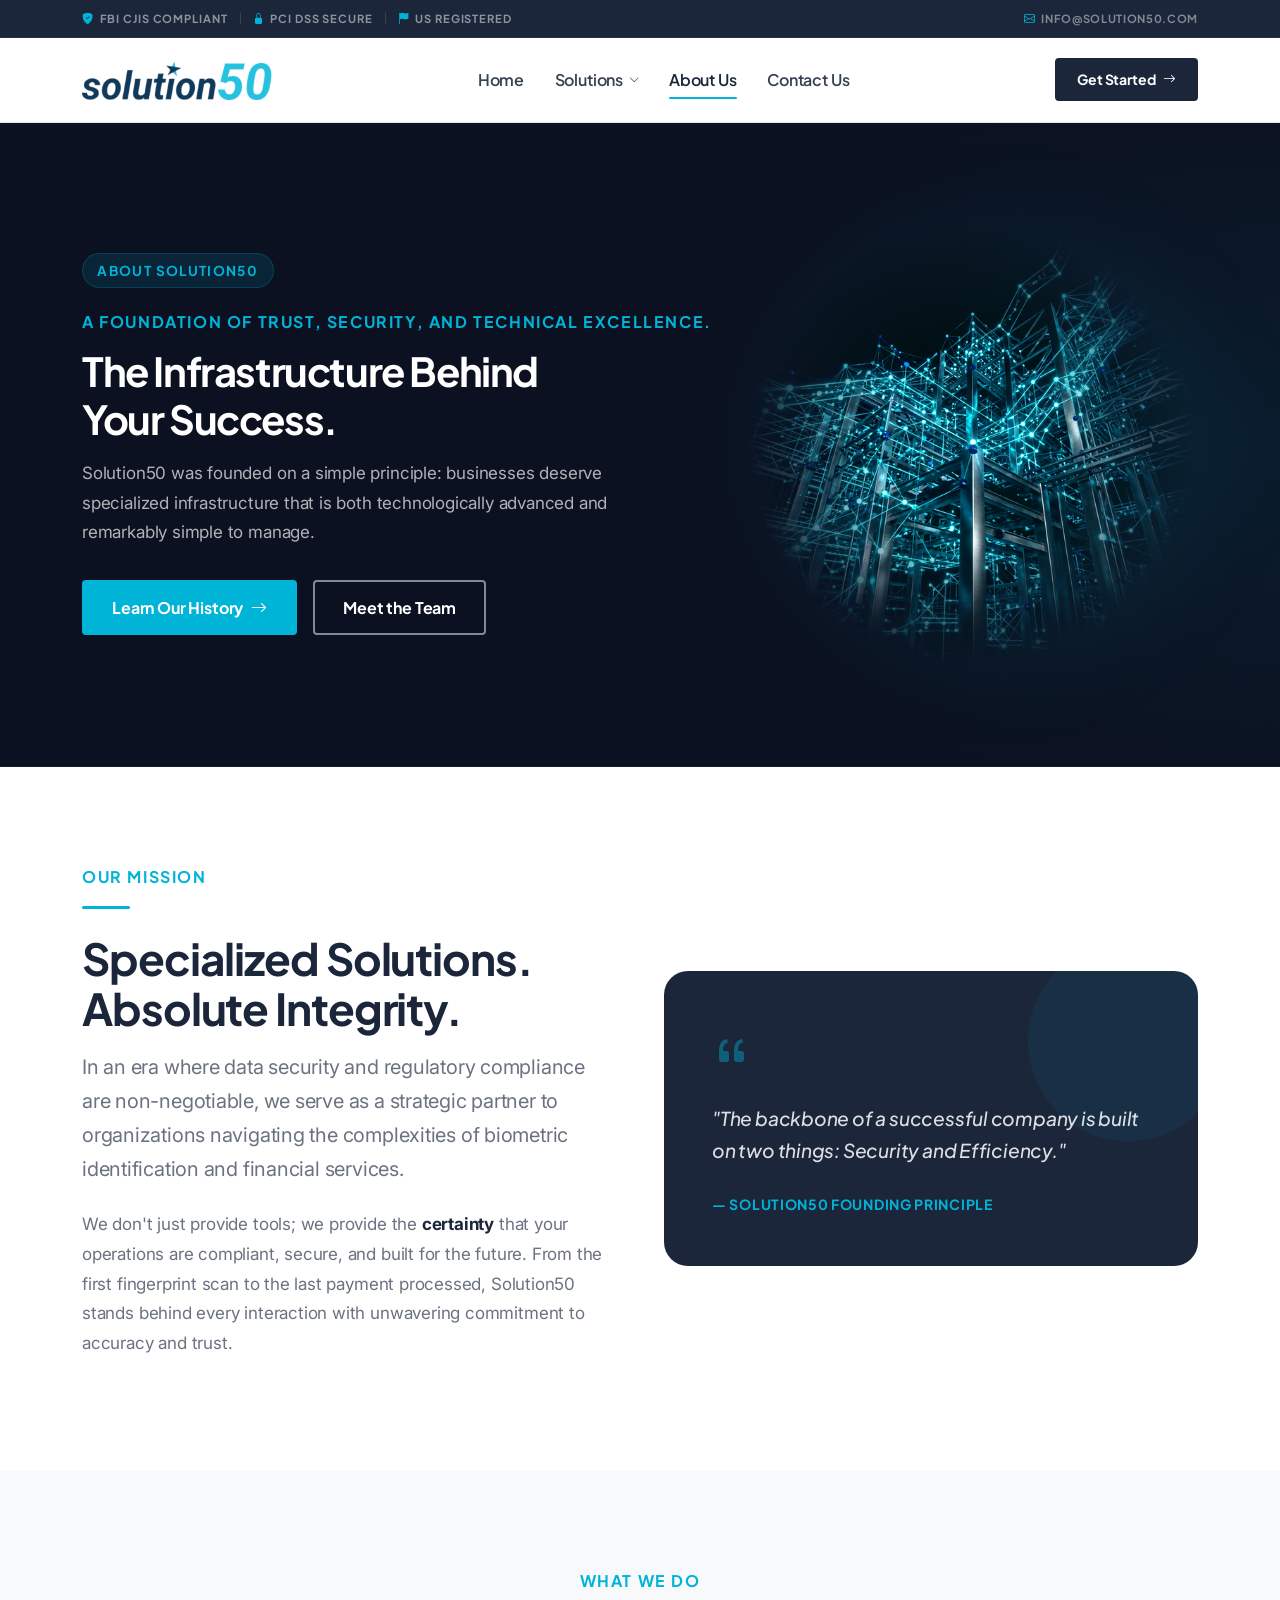
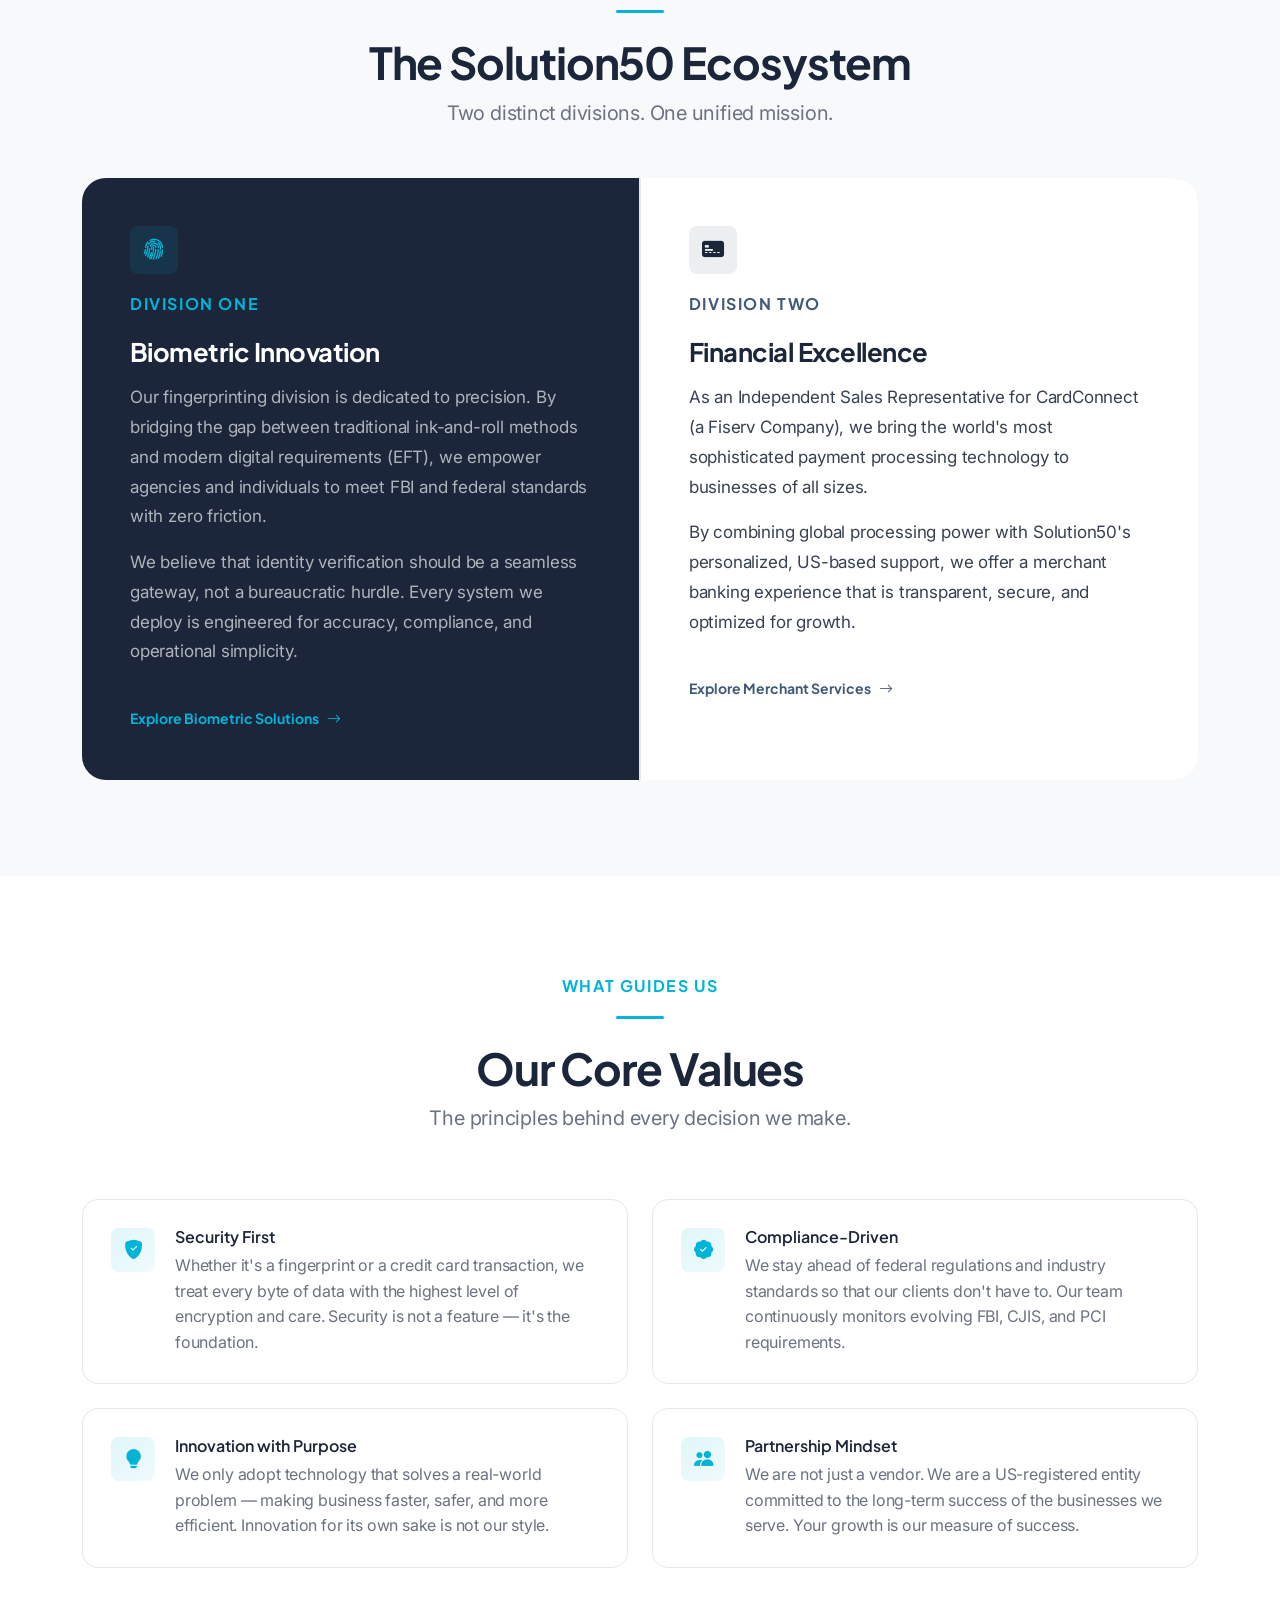
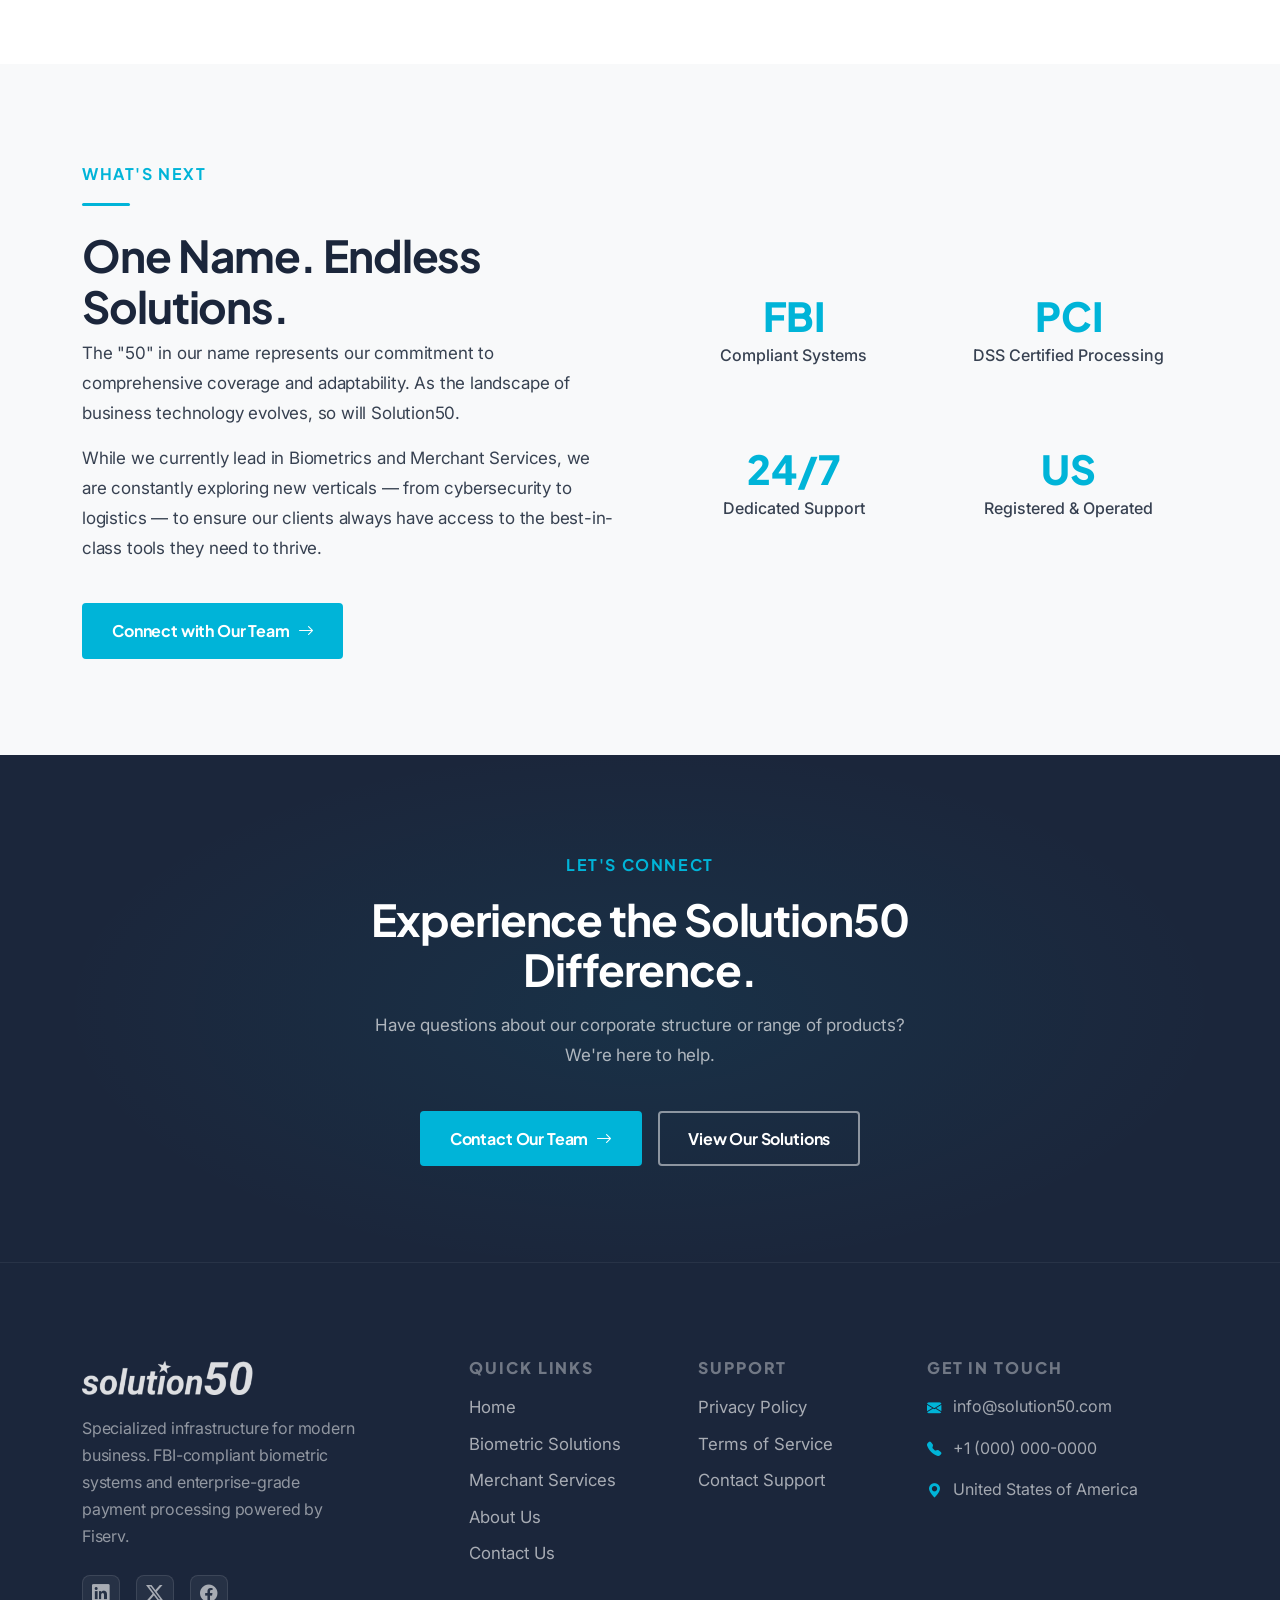
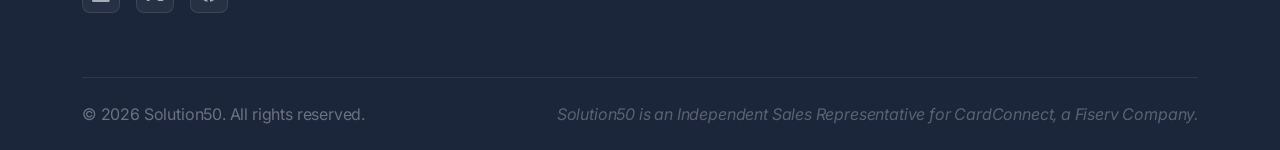
==== commit 2bebb1f7: "Cleanup inline CSS and expand widths" ====
--- a/about.html
+++ b/about.html
@@ -15,46 +15,128 @@
 
 <body>
 
-    <!-- NAVBAR -->
-    <header class="s50-navbar" role="banner">
-        <div class="container">
-            <a class="navbar-brand" href="index.html" aria-label="Solution50 Home">
-                <img src="assets/img/logo.webp" alt="Solution50" width="180" height="38">
-            </a>
-            <nav class="navbar-nav" aria-label="Primary navigation">
-                <div class="nav-item"><a class="nav-link" href="index.html">Home</a></div>
-                <div class="nav-item has-dropdown">
-                    <a class="nav-link" href="biometric-solutions.html">Solutions</a>
-                    <div class="dropdown-menu-s50">
-                        <a href="biometric-solutions.html" class="dropdown-item-s50">Biometric System</a>
-                        <a href="merchant-services.html" class="dropdown-item-s50">Merchant Services</a>
-                    </div>
-                </div>
-                <div class="nav-item"><a class="nav-link active" href="about.html">About Us</a></div>
-                <div class="nav-item"><a class="nav-link" href="contact.html">Contact Us</a></div>
-            </nav>
-            <div class="navbar-cta d-none d-lg-block">
-                <a href="contact.html" class="btn-primary-s50 btn-sm">Get Started</a>
-            </div>
-            <button class="navbar-toggler" id="navToggler" aria-expanded="false" aria-label="Toggle menu">
-                <i class="bi bi-list"></i>
-            </button>
-        </div>
-        <nav class="mobile-nav" id="mobileNav" aria-label="Mobile navigation">
+    <header class="s50-header" role="banner">
+
+        <!-- Top utility bar -->
+        <div class="s50-topbar">
             <div class="container">
-                <a href="index.html">Home</a>
+                <div class="topbar-inner">
+                    <div class="topbar-left">
+                        <span><i class="bi bi-shield-fill-check"></i> FBI CJIS Compliant</span>
+                        <span class="topbar-divider"></span>
+                        <span><i class="bi bi-lock-fill"></i> PCI DSS Secure</span>
+                        <span class="topbar-divider"></span>
+                        <span><i class="bi bi-flag-fill"></i> US Registered</span>
+                    </div>
+                    <div class="topbar-right">
+                        <a href="mailto:info@solution50.com">
+                            <i class="bi bi-envelope"></i> info@solution50.com
+                        </a>
+                    </div>
+                </div>
+            </div>
+        </div>
+
+        <!-- Main navbar -->
+        <nav class="s50-navbar" aria-label="Primary navigation">
+            <div class="container">
+
+                <!-- Logo -->
+                <a class="navbar-brand" href="index.html" aria-label="Solution50 Home">
+                    <img src="assets/img/logo.webp" alt="Solution50" width="160" height="34">
+                </a>
+
+                <!-- Desktop nav links -->
+                <ul class="nav-links" role="list">
+                    <li><a href="index.html" class="nav-link">Home</a></li>
+
+                    <!-- Solutions dropdown -->
+                    <li class="nav-has-dropdown">
+                        <button class="nav-link nav-dropdown-trigger" aria-expanded="false" aria-haspopup="true">
+                            Solutions <i class="bi bi-chevron-down nav-chevron"></i>
+                        </button>
+                        <div class="nav-dropdown" role="region">
+                            <a href="biometric-solutions.html" class="nav-dropdown-item">
+                                <div class="dropdown-item-icon">
+                                    <i class="bi bi-fingerprint"></i>
+                                </div>
+                                <div class="dropdown-item-body">
+                                    <span class="dropdown-item-title">Biometric System</span>
+                                    <span class="dropdown-item-desc">FBI-compliant EFT & FD-258 printing</span>
+                                </div>
+                            </a>
+                            <a href="merchant-services.html" class="nav-dropdown-item">
+                                <div class="dropdown-item-icon">
+                                    <i class="bi bi-credit-card-2-front"></i>
+                                </div>
+                                <div class="dropdown-item-body">
+                                    <span class="dropdown-item-title">Merchant Services</span>
+                                    <span class="dropdown-item-desc">CardConnect payments via Fiserv</span>
+                                </div>
+                            </a>
+                        </div>
+                    </li>
+
+                    <li><a href="about.html" class="nav-link">About Us</a></li>
+                    <li><a href="contact.html" class="nav-link">Contact Us</a></li>
+                </ul>
+
+                <!-- Desktop CTA -->
+                <a href="contact.html" class="nav-cta">
+                    Get Started <i class="bi bi-arrow-right"></i>
+                </a>
+
+                <!-- Mobile toggle -->
+                <button class="nav-toggle" id="navToggle" aria-expanded="false" aria-label="Open menu">
+                    <span class="toggle-bar"></span>
+                    <span class="toggle-bar"></span>
+                    <span class="toggle-bar"></span>
+                </button>
+
+            </div>
+        </nav>
+
+        <!-- Mobile menu -->
+        <div class="mobile-menu" id="mobileMenu" aria-hidden="true">
+            <div class="mobile-menu-inner">
+
                 <div class="mobile-nav-group">
-                    <div class="mobile-nav-header">Solutions</div>
-                    <a href="biometric-solutions.html" class="mobile-sub-link">Biometric Identity</a>
-                    <a href="merchant-services.html" class="mobile-sub-link">Merchant Services</a>
-                </div>
-                <a href="about.html">About Us</a>
-                <a href="contact.html">Contact Us</a>
-                <div class="mobile-nav-cta">
-                    <a href="contact.html" class="btn-primary-s50 btn-sm">Get Started</a>
-                </div>
-            </div>
-        </nav>
+                    <span class="mobile-nav-label">Navigate</span>
+                    <a href="index.html" class="mobile-nav-link">
+                        <i class="bi bi-house-fill"></i> Home
+                    </a>
+                    <a href="about.html" class="mobile-nav-link">
+                        <i class="bi bi-building"></i> About Us
+                    </a>
+                    <a href="contact.html" class="mobile-nav-link">
+                        <i class="bi bi-envelope"></i> Contact Us
+                    </a>
+                </div>
+
+                <div class="mobile-nav-group">
+                    <span class="mobile-nav-label">Solutions</span>
+                    <a href="biometric-solutions.html" class="mobile-nav-link">
+                        <i class="bi bi-fingerprint"></i> Biometric System
+                        <span class="mobile-nav-badge">EFT · FD-258</span>
+                    </a>
+                    <a href="merchant-services.html" class="mobile-nav-link">
+                        <i class="bi bi-credit-card-2-front"></i> Merchant Services
+                        <span class="mobile-nav-badge">Fiserv · CardConnect</span>
+                    </a>
+                </div>
+
+                <div class="mobile-menu-cta">
+                    <a href="contact.html" class="mobile-cta-btn">
+                        Get Started <i class="bi bi-arrow-right"></i>
+                    </a>
+                    <a href="mailto:info@solution50.com" class="mobile-contact-link">
+                        <i class="bi bi-envelope"></i> info@solution50.com
+                    </a>
+                </div>
+
+            </div>
+        </div>
+
     </header>
 
     <!-- HERO -->
--- a/style.css
+++ b/style.css
@@ -10,6 +10,7 @@
 :root {
     /* Brand Colors */
     --navy: #1B263B;
+    --navy-dark: #0B1120;
     --blue: #415A77;
     --silver: #E0E1DD;
     --teal: #00B4D8;
@@ -151,247 +152,509 @@
 }
 
 /* ============================================================
-   NAVBAR
+   HEADER — TOP BAR
    ============================================================ */
-.s50-navbar {
+.s50-header {
     position: sticky;
     top: 0;
     z-index: 1000;
-    background: rgba(255, 255, 255, 0.95);
-    backdrop-filter: blur(12px);
-    -webkit-backdrop-filter: blur(12px);
+}
+
+.s50-topbar {
+    background: var(--navy);
+    border-bottom: 1px solid rgba(255, 255, 255, 0.06);
+    padding: 0.55rem 0;
+}
+
+.topbar-inner {
+    display: flex;
+    align-items: center;
+    justify-content: space-between;
+    flex-wrap: wrap;
+    gap: 0.5rem;
+}
+
+.topbar-left {
+    display: flex;
+    align-items: center;
+    gap: 0.75rem;
+    flex-wrap: wrap;
+}
+
+.topbar-left span {
+    font-family: var(--font-display);
+    font-size: 0.7rem;
+    font-weight: 700;
+    letter-spacing: 0.08em;
+    text-transform: uppercase;
+    color: rgba(255, 255, 255, 0.5);
+    display: flex;
+    align-items: center;
+    gap: 0.35rem;
+}
+
+.topbar-left span i {
+    color: var(--teal);
+    font-size: 0.7rem;
+}
+
+.topbar-divider {
+    width: 1px;
+    height: 12px;
+    background: rgba(255, 255, 255, 0.12) !important;
+    display: inline-block;
+    padding: 0 !important;
+}
+
+.topbar-right a {
+    font-family: var(--font-display);
+    font-size: 0.7rem;
+    font-weight: 700;
+    letter-spacing: 0.06em;
+    text-transform: uppercase;
+    color: rgba(255, 255, 255, 0.45);
+    display: flex;
+    align-items: center;
+    gap: 0.35rem;
+    transition: var(--transition);
+}
+
+.topbar-right a i {
+    color: var(--teal);
+}
+
+.topbar-right a:hover {
+    color: var(--teal);
+}
+
+/* ============================================================
+   HEADER — MAIN NAVBAR
+   ============================================================ */
+.s50-navbar {
+    background: rgba(255, 255, 255, 0.97);
+    backdrop-filter: blur(16px);
+    -webkit-backdrop-filter: blur(16px);
     border-bottom: 1px solid var(--border);
-    padding: 0;
-    transition: var(--transition);
-}
-
-.s50-navbar.scrolled {
-    box-shadow: var(--shadow-md);
+    transition: box-shadow 0.3s ease, background 0.3s ease;
+}
+
+.s50-header.scrolled .s50-navbar {
+    box-shadow: 0 4px 24px rgba(27, 38, 59, 0.1);
+    background: rgba(255, 255, 255, 0.99);
+}
+
+.s50-header.scrolled .s50-topbar {
+    display: none;
 }
 
 .s50-navbar .container {
     display: flex;
     align-items: center;
     justify-content: space-between;
-    height: 72px;
-    gap: var(--space-lg);
+    height: 84px;
+    gap: 2rem;
 }
 
 .navbar-brand img {
-    height: 38px;
+    height: 40px;
     width: auto;
-    transition: var(--transition);
-}
-
-.navbar-brand:hover img {
-    transform: scale(1.02);
-    filter: brightness(1.1);
-}
-
-.navbar-nav {
-    display: flex;
-    flex-direction: row;
-    align-items: center;
-    gap: 0.25rem;
+    display: block;
+}
+
+/* ── Nav links ── */
+.nav-links {
+    display: flex;
+    align-items: center;
+    gap: 0.1rem;
     list-style: none;
     margin: 0;
     padding: 0;
 }
 
-.navbar-nav .nav-item .nav-link {
+.nav-link {
     font-family: var(--font-display);
     font-size: 1rem;
     font-weight: 600;
     color: var(--text-mid);
-    padding: 0.5rem 0.85rem;
+    padding: 0.5rem 0.9rem;
     border-radius: var(--radius-sm);
     letter-spacing: -0.01em;
     white-space: nowrap;
-    transition: var(--transition);
-}
-
-.navbar-nav .nav-item .nav-link:hover,
-.navbar-nav .nav-item .nav-link.active {
+    display: flex;
+    align-items: center;
+    gap: 0.35rem;
+    position: relative;
+    background: none;
+    border: none;
+    cursor: pointer;
+    transition: color 0.2s ease;
+    text-decoration: none;
+}
+
+.nav-link::after {
+    content: '';
+    position: absolute;
+    bottom: 2px;
+    left: 0.9rem;
+    right: 0.9rem;
+    height: 2px;
+    background: var(--teal);
+    border-radius: 2px;
+    transform: scaleX(0);
+    transition: transform 0.22s cubic-bezier(0.4, 0, 0.2, 1);
+    transform-origin: left;
+}
+
+.nav-link:hover,
+.nav-link.active {
     color: var(--navy);
-    background: var(--off-white);
-    transform: translateY(-1px);
-}
-
-.navbar-nav .nav-item .nav-link.active {
-    color: var(--teal-dark);
-}
-
-/* --- Dropdown Menus --- */
-.nav-item.has-dropdown {
+}
+
+.nav-link:hover::after,
+.nav-link.active::after {
+    transform: scaleX(1);
+}
+
+.nav-chevron {
+    font-size: 0.65rem;
+    transition: transform 0.22s ease;
+}
+
+.nav-has-dropdown.open .nav-chevron {
+    transform: rotate(180deg);
+}
+
+/* ── Dropdown ── */
+.nav-has-dropdown {
     position: relative;
 }
 
-.nav-item.has-dropdown>.nav-link {
-    display: flex;
-    align-items: center;
-    gap: 0.35rem;
-}
-
-.nav-item.has-dropdown>.nav-link::after {
-    content: "\F282";
-    /* bi-chevron-down */
-    font-family: "bootstrap-icons";
-    font-size: 0.8rem;
-    font-weight: 800 !important;
-    transition: var(--transition);
-}
-
-.nav-item.has-dropdown:hover>.nav-link::after {
-    transform: rotate(180deg);
-}
-
-.dropdown-menu-s50 {
+.nav-dropdown {
     position: absolute;
-    top: calc(100% + 12px);
-    left: 0;
-    min-width: 240px;
+    top: calc(100% + 10px);
+    left: 50%;
+    transform: translateX(-50%) translateY(6px);
     background: var(--white);
     border: 1px solid var(--border);
-    border-radius: var(--radius-md);
-    box-shadow: var(--shadow-lg);
+    border-radius: var(--radius-lg);
+    box-shadow: 0 16px 48px rgba(27, 38, 59, 0.13);
+    padding: 0.5rem;
+    min-width: 340px;
     opacity: 0;
+    pointer-events: none;
+    transition: opacity 0.2s ease, transform 0.2s ease, visibility 0.2s;
     visibility: hidden;
-    transform: translateY(12px);
-    transition: var(--transition);
-    padding: 0.65rem 0;
-    z-index: 1001;
-}
-
-/* Invisible bridge for hover stability */
-.nav-item.has-dropdown::before {
+    z-index: 100;
+}
+
+/* Invisible bridge to handle the gap on hover */
+.nav-dropdown::after {
     content: '';
     position: absolute;
-    top: 100%;
+    top: -15px;
     left: 0;
     width: 100%;
-    height: 12px;
-}
-
-.nav-item.has-dropdown:hover>.dropdown-menu-s50 {
+    height: 15px;
+    background: transparent;
+}
+
+.nav-dropdown::before {
+    content: '';
+    position: absolute;
+    top: -6px;
+    left: 50%;
+    transform: translateX(-50%);
+    width: 12px;
+    height: 6px;
+    background: var(--white);
+    clip-path: polygon(50% 0%, 0% 100%, 100% 100%);
+    border-left: 1px solid var(--border);
+    border-right: 1px solid var(--border);
+}
+
+.nav-has-dropdown.open .nav-dropdown {
     opacity: 1;
+    pointer-events: auto;
     visibility: visible;
-    transform: translateY(0);
-}
-
-.dropdown-item-s50 {
+    transform: translateX(-50%) translateY(0);
+}
+
+.nav-dropdown-item {
+    display: flex;
+    align-items: center;
+    gap: 0.9rem;
+    padding: 0.8rem 1rem;
+    border-radius: var(--radius-md);
+    transition: background 0.18s ease;
+    text-decoration: none;
+}
+
+.nav-dropdown-item:hover {
+    background: var(--off-white);
+}
+
+.dropdown-item-icon {
+    width: 38px;
+    height: 38px;
+    border-radius: var(--radius-sm);
+    background: rgba(0, 180, 216, 0.08);
+    color: var(--teal);
+    display: flex;
+    align-items: center;
+    justify-content: center;
+    font-size: 1.1rem;
+    flex-shrink: 0;
+    transition: var(--transition);
+}
+
+.nav-dropdown-item:hover .dropdown-item-icon {
+    background: var(--teal);
+    color: var(--white);
+}
+
+.dropdown-item-title {
     display: block;
-    padding: 0.75rem 1.5rem;
-    color: var(--text-mid);
-    font-family: var(--font-display);
-    font-weight: 600;
-    font-size: 0.95rem;
-    transition: var(--transition);
-    position: relative;
-}
-
-.dropdown-item-s50:hover {
-    background: var(--off-white);
-    color: var(--teal-dark);
-    padding-left: 1.75rem;
-}
-
-/* 3rd Level Submenu */
-.dropdown-item-s50.has-submenu {
-    display: flex;
-    align-items: center;
-    justify-content: space-between;
-}
-
-.dropdown-item-s50.has-submenu::after {
-    content: "\F285";
-    /* bi-chevron-right */
-    font-family: "bootstrap-icons";
-    font-size: 0.75rem;
-    margin-left: 0.5rem;
-}
-
-.submenu-s50 {
-    position: absolute;
-    top: -0.65rem;
-    left: calc(100% + 1px);
-    min-width: 240px;
-    background: var(--white);
-    border: 1px solid var(--border);
-    border-radius: var(--radius-md);
-    box-shadow: var(--shadow-lg);
+    font-family: var(--font-display);
+    font-size: 0.875rem;
+    font-weight: 700;
+    color: var(--navy);
+    margin-bottom: 0.15rem;
+    letter-spacing: -0.01em;
+}
+
+.dropdown-item-desc {
+    display: block;
+    font-size: 0.775rem;
+    color: var(--text-light);
+    line-height: 1.4;
+    white-space: nowrap;
+}
+
+/* ── CTA button ── */
+.nav-cta {
+    display: inline-flex;
+    align-items: center;
+    gap: 0.45rem;
+    font-family: var(--font-display);
+    font-size: 0.875rem;
+    font-weight: 700;
+    letter-spacing: -0.01em;
+    padding: 0.6rem 1.4rem;
+    background: var(--navy);
+    color: var(--white);
+    border-radius: var(--radius-sm);
+    white-space: nowrap;
+    transition: background 0.22s ease, transform 0.18s ease, box-shadow 0.22s ease;
+    flex-shrink: 0;
+    text-decoration: none;
+}
+
+.nav-cta i {
+    font-size: 0.8rem;
+    transition: transform 0.2s ease;
+}
+
+.nav-cta:hover {
+    background: var(--teal);
+    color: var(--white);
+    transform: translateY(-1px);
+    box-shadow: 0 6px 20px rgba(0, 180, 216, 0.28);
+}
+
+.nav-cta:hover i {
+    transform: translateX(3px);
+}
+
+/* ── Toggle ── */
+.nav-toggle {
+    display: none;
+    flex-direction: column;
+    justify-content: center;
+    gap: 5px;
+    width: 36px;
+    height: 36px;
+    background: none;
+    border: none;
+    cursor: pointer;
+    padding: 4px;
+    flex-shrink: 0;
+}
+
+.toggle-bar {
+    display: block;
+    width: 100%;
+    height: 2px;
+    background: var(--navy);
+    border-radius: 2px;
+    transition: transform 0.25s ease, opacity 0.2s ease, width 0.2s ease;
+    transform-origin: center;
+}
+
+.nav-toggle.open .toggle-bar:nth-child(1) {
+    transform: translateY(7px) rotate(45deg);
+}
+
+.nav-toggle.open .toggle-bar:nth-child(2) {
     opacity: 0;
-    visibility: hidden;
-    transform: translateX(12px);
-    transition: var(--transition);
-    padding: 0.65rem 0;
-}
-
-.dropdown-item-s50.has-submenu:hover>.submenu-s50 {
-    opacity: 1;
-    visibility: visible;
-    transform: translateX(0);
-}
-
-.submenu-item-s50 {
-    display: block;
-    padding: 0.65rem 1.5rem;
-    color: var(--text-mid);
-    font-family: var(--font-display);
-    font-weight: 500;
-    font-size: 0.9rem;
-    transition: var(--transition);
-}
-
-.submenu-item-s50:hover {
-    background: var(--off-white);
-    color: var(--teal-dark);
-    padding-left: 1.75rem;
-}
-
-.navbar-cta {
-    flex-shrink: 0;
-}
-
-.navbar-toggler {
-    border: none;
-    padding: 0.5rem;
-    color: var(--navy);
-    background: transparent;
-    font-size: 1.4rem;
-    cursor: pointer;
-    display: none;
-    align-items: center;
-    justify-content: center;
-}
-
-.mobile-nav {
-    display: none;
+    width: 0;
+}
+
+.nav-toggle.open .toggle-bar:nth-child(3) {
+    transform: translateY(-7px) rotate(-45deg);
+}
+
+/* ============================================================
+   MOBILE MENU
+   ============================================================ */
+.mobile-menu {
     background: var(--white);
     border-top: 1px solid var(--border);
-    position: absolute;
-    top: 72px;
-    left: 0;
-    right: 0;
-    z-index: 999;
-}
-
-.mobile-nav a {
+    max-height: 0;
+    overflow: hidden;
+    transition: max-height 0.38s cubic-bezier(0.4, 0, 0.2, 1);
+    box-shadow: 0 12px 32px rgba(27, 38, 59, 0.1);
+}
+
+.mobile-menu.open {
+    max-height: 100vh;
+}
+
+.mobile-menu-inner {
+    padding: 1.25rem 1.5rem 1.75rem;
+    display: flex;
+    flex-direction: column;
+    gap: 1.5rem;
+}
+
+.mobile-nav-group {
+    display: flex;
+    flex-direction: column;
+    gap: 0.25rem;
+}
+
+.mobile-nav-label {
+    font-family: var(--font-display);
+    font-size: 0.65rem;
+    font-weight: 800;
+    letter-spacing: 0.12em;
+    text-transform: uppercase;
+    color: var(--text-light);
+    padding: 0 0.5rem 0.5rem;
     display: block;
-    font-family: var(--font-display);
-    font-size: 1.1rem;
+}
+
+.mobile-nav-link {
+    display: flex;
+    align-items: center;
+    gap: 0.75rem;
+    font-family: var(--font-display);
+    font-size: 0.9375rem;
     font-weight: 600;
     color: var(--text-mid);
-    padding: 1rem 1.5rem;
-    border-bottom: 1px solid var(--off-white);
-}
-
-.mobile-nav a:last-child {
-    border-bottom: none;
-}
-
-.mobile-nav a:hover {
-    color: var(--teal);
+    padding: 0.65rem 0.75rem;
+    border-radius: var(--radius-md);
+    transition: background 0.18s ease, color 0.18s ease;
+    text-decoration: none;
+}
+
+.mobile-nav-link i {
+    color: var(--teal);
+    font-size: 1rem;
+    width: 18px;
+    text-align: center;
+    flex-shrink: 0;
+}
+
+.mobile-nav-link:hover {
     background: var(--off-white);
+    color: var(--navy);
+}
+
+.mobile-nav-badge {
+    margin-left: auto;
+    font-size: 0.65rem;
+    font-weight: 700;
+    letter-spacing: 0.05em;
+    text-transform: uppercase;
+    color: var(--teal-dark);
+    background: rgba(0, 180, 216, 0.08);
+    border: 1px solid rgba(0, 180, 216, 0.18);
+    border-radius: 100px;
+    padding: 0.15rem 0.55rem;
+    white-space: nowrap;
+}
+
+.mobile-menu-cta {
+    display: flex;
+    flex-direction: column;
+    gap: 0.75rem;
+    padding-top: 0.5rem;
+    border-top: 1px solid var(--border);
+}
+
+.mobile-cta-btn {
+    display: flex;
+    align-items: center;
+    justify-content: center;
+    gap: 0.5rem;
+    font-family: var(--font-display);
+    font-size: 0.9375rem;
+    font-weight: 700;
+    padding: 0.85rem;
+    background: var(--navy);
+    color: var(--white);
+    border-radius: var(--radius-sm);
+    text-decoration: none;
+    transition: background 0.2s ease;
+}
+
+.mobile-cta-btn:hover {
+    background: var(--teal);
+    color: var(--white);
+}
+
+.mobile-contact-link {
+    display: flex;
+    align-items: center;
+    justify-content: center;
+    gap: 0.4rem;
+    font-size: 0.8125rem;
+    color: var(--text-light);
+    text-decoration: none;
+    transition: color 0.18s ease;
+}
+
+.mobile-contact-link i {
+    color: var(--teal);
+}
+
+.mobile-contact-link:hover {
+    color: var(--teal);
+}
+
+/* ============================================================
+   RESPONSIVE SHOW/HIDE
+   ============================================================ */
+@media (max-width: 991px) {
+
+    .nav-links,
+    .nav-cta {
+        display: none;
+    }
+
+    .nav-toggle {
+        display: flex;
+    }
+
+    .s50-topbar {
+        display: none;
+    }
+}
+
+@media (min-width: 992px) {
+    .mobile-menu {
+        display: none !important;
+    }
 }
 
 /* ============================================================
@@ -824,10 +1087,10 @@
 }
 
 .hero-secondary {
-    min-height: 75vh;
-    padding: var(--space-2xl) 0;
+    min-height: 80vh;
+    padding: var(--space-3xl) 0;
     border-top: 1px solid rgba(255, 255, 255, 0.05);
-    background: #0B1120;
+    background: var(--navy-dark);
 }
 
 .hero-secondary h2 {
@@ -903,7 +1166,7 @@
 
 /* Dashboard Visual Component */
 .hero-dashboard {
-    background: #0B1120;
+    background: var(--navy-dark);
     border: 1px solid rgba(255, 255, 255, 0.1);
     border-radius: 24px;
     padding: 3rem;
@@ -1077,8 +1340,8 @@
 }
 
 .hero-inner {
-    background: var(--navy);
-    padding: var(--space-lg) 0;
+    background: var(--navy-dark);
+    padding: var(--space-2xl) 0;
     position: relative;
     overflow: hidden;
     border-bottom: 1px solid rgba(255, 255, 255, 0.05);
@@ -2131,6 +2394,18 @@
     color: var(--teal) !important;
 }
 
+.icon-teal {
+    color: var(--teal);
+}
+
+.text-navy-dark {
+    color: var(--navy-dark) !important;
+}
+
+.font-display {
+    font-family: var(--font-display) !important;
+}
+
 .text-navy {
     color: var(--navy) !important;
 }
@@ -2225,6 +2500,36 @@
 
 .fs-xxs {
     font-size: 0.8125rem !important;
+}
+
+.pos-abs {
+    position: absolute !important;
+}
+
+.map-placeholder-bg {
+    width: 100%;
+    height: 100%;
+    background: #eef2f7;
+    display: flex;
+    align-items: center;
+    justify-content: center;
+    flex-direction: column;
+    color: var(--text-light);
+}
+
+.map-placeholder-icon {
+    font-size: 3rem;
+    margin-bottom: 1rem;
+    color: var(--border);
+}
+
+.map-marker {
+    position: absolute;
+    font-size: 1.5rem;
+}
+
+.map-marker.marker-lg {
+    font-size: 2rem;
 }
 
 .fs-tiny {
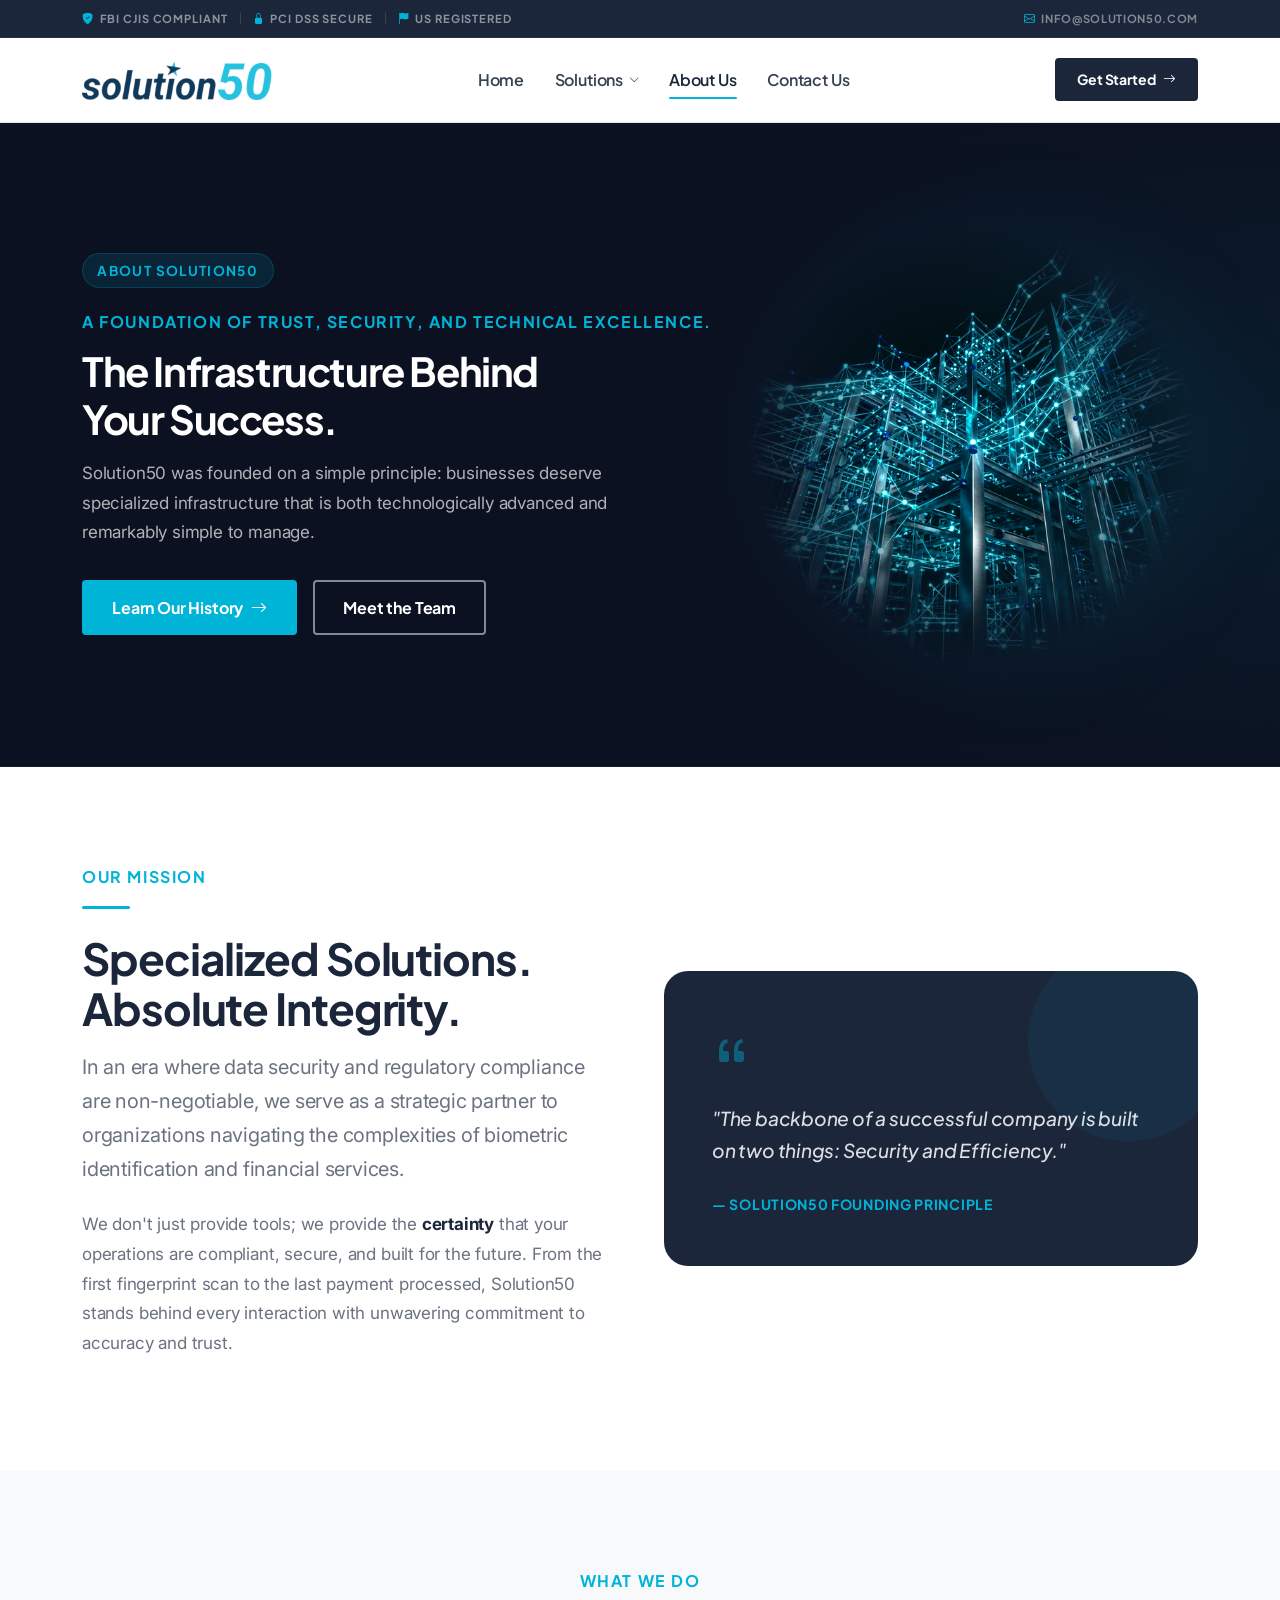
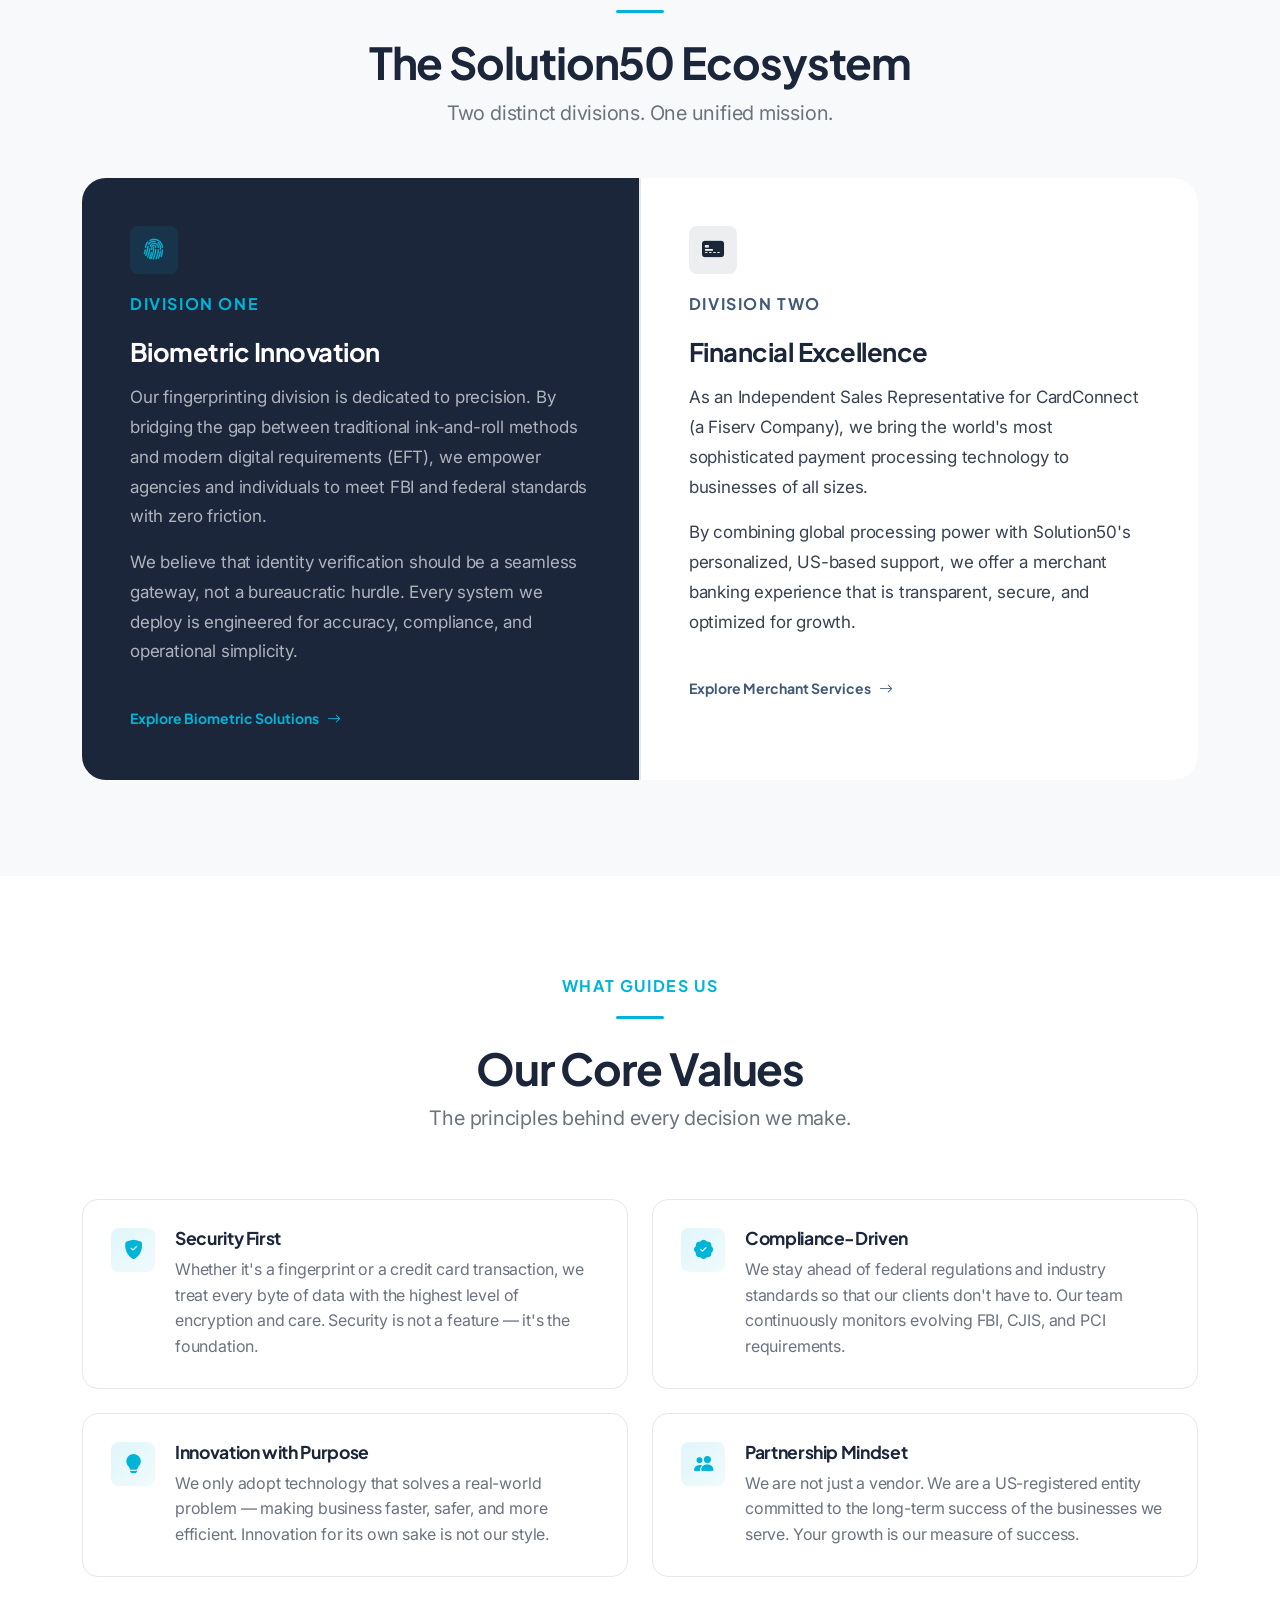
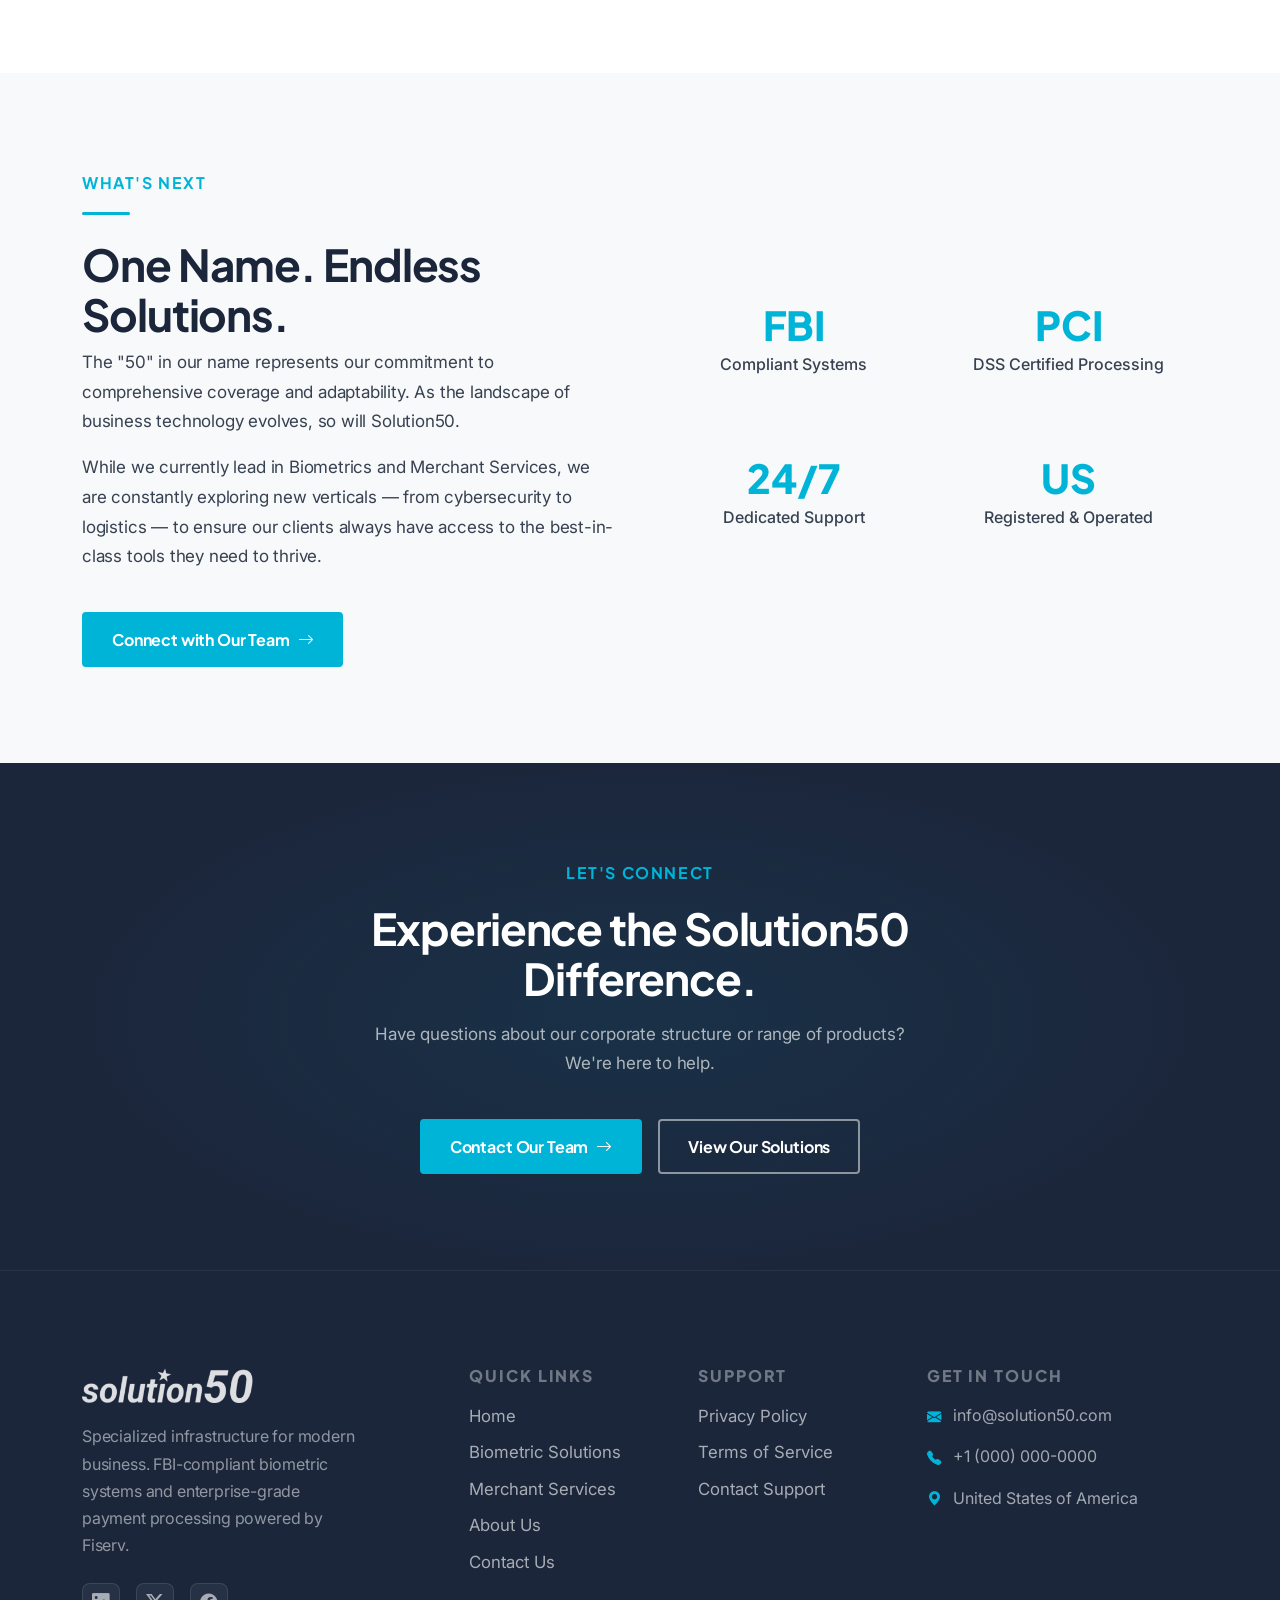
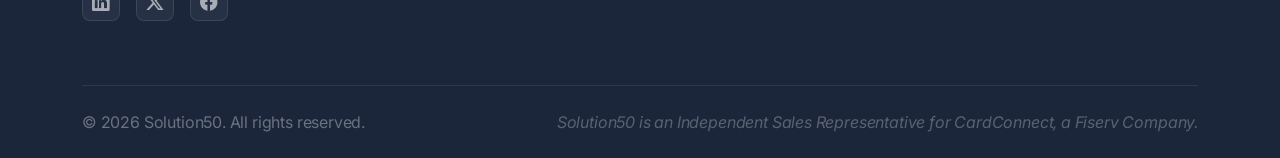
==== commit 35ea971c: "Cleanup inline CSS and expand widths" ====
--- a/about.html
+++ b/about.html
@@ -139,6 +139,7 @@
 
     </header>
 
+    <main>
     <!-- HERO -->
     <section class="hero-inner" aria-labelledby="about-hero-heading">
         <div class="container position-relative">
@@ -277,7 +278,7 @@
                             <i class="bi bi-shield-fill-check"></i>
                         </div>
                         <div>
-                            <h4>Security First</h4>
+                            <h3 class="fs-md fw-bold font-display mb-2">Security First</h3>
                             <p>Whether it's a fingerprint or a credit card transaction, we treat every byte of data with
                                 the highest level of encryption and care. Security is not a feature — it's the
                                 foundation.</p>
@@ -291,7 +292,7 @@
                             <i class="bi bi-patch-check-fill"></i>
                         </div>
                         <div>
-                            <h4>Compliance-Driven</h4>
+                            <h3 class="fs-md fw-bold font-display mb-2">Compliance-Driven</h3>
                             <p>We stay ahead of federal regulations and industry standards so that our clients don't
                                 have to. Our team continuously monitors evolving FBI, CJIS, and PCI requirements.</p>
                         </div>
@@ -304,7 +305,7 @@
                             <i class="bi bi-lightbulb-fill"></i>
                         </div>
                         <div>
-                            <h4>Innovation with Purpose</h4>
+                            <h3 class="fs-md fw-bold font-display mb-2">Innovation with Purpose</h3>
                             <p>We only adopt technology that solves a real-world problem — making business faster,
                                 safer, and more efficient. Innovation for its own sake is not our style.</p>
                         </div>
@@ -317,7 +318,7 @@
                             <i class="bi bi-people-fill"></i>
                         </div>
                         <div>
-                            <h4>Partnership Mindset</h4>
+                            <h3 class="fs-md fw-bold font-display mb-2">Partnership Mindset</h3>
                             <p>We are not just a vendor. We are a US-registered entity committed to the long-term
                                 success of the businesses we serve. Your growth is our measure of success.</p>
                         </div>
@@ -396,8 +397,8 @@
                     </div>
                 </div>
             </div>
-        </div>
-    </section>
+    </section>
+    </main>
 
     <!-- FOOTER -->
     <footer class="s50-footer" role="contentinfo">
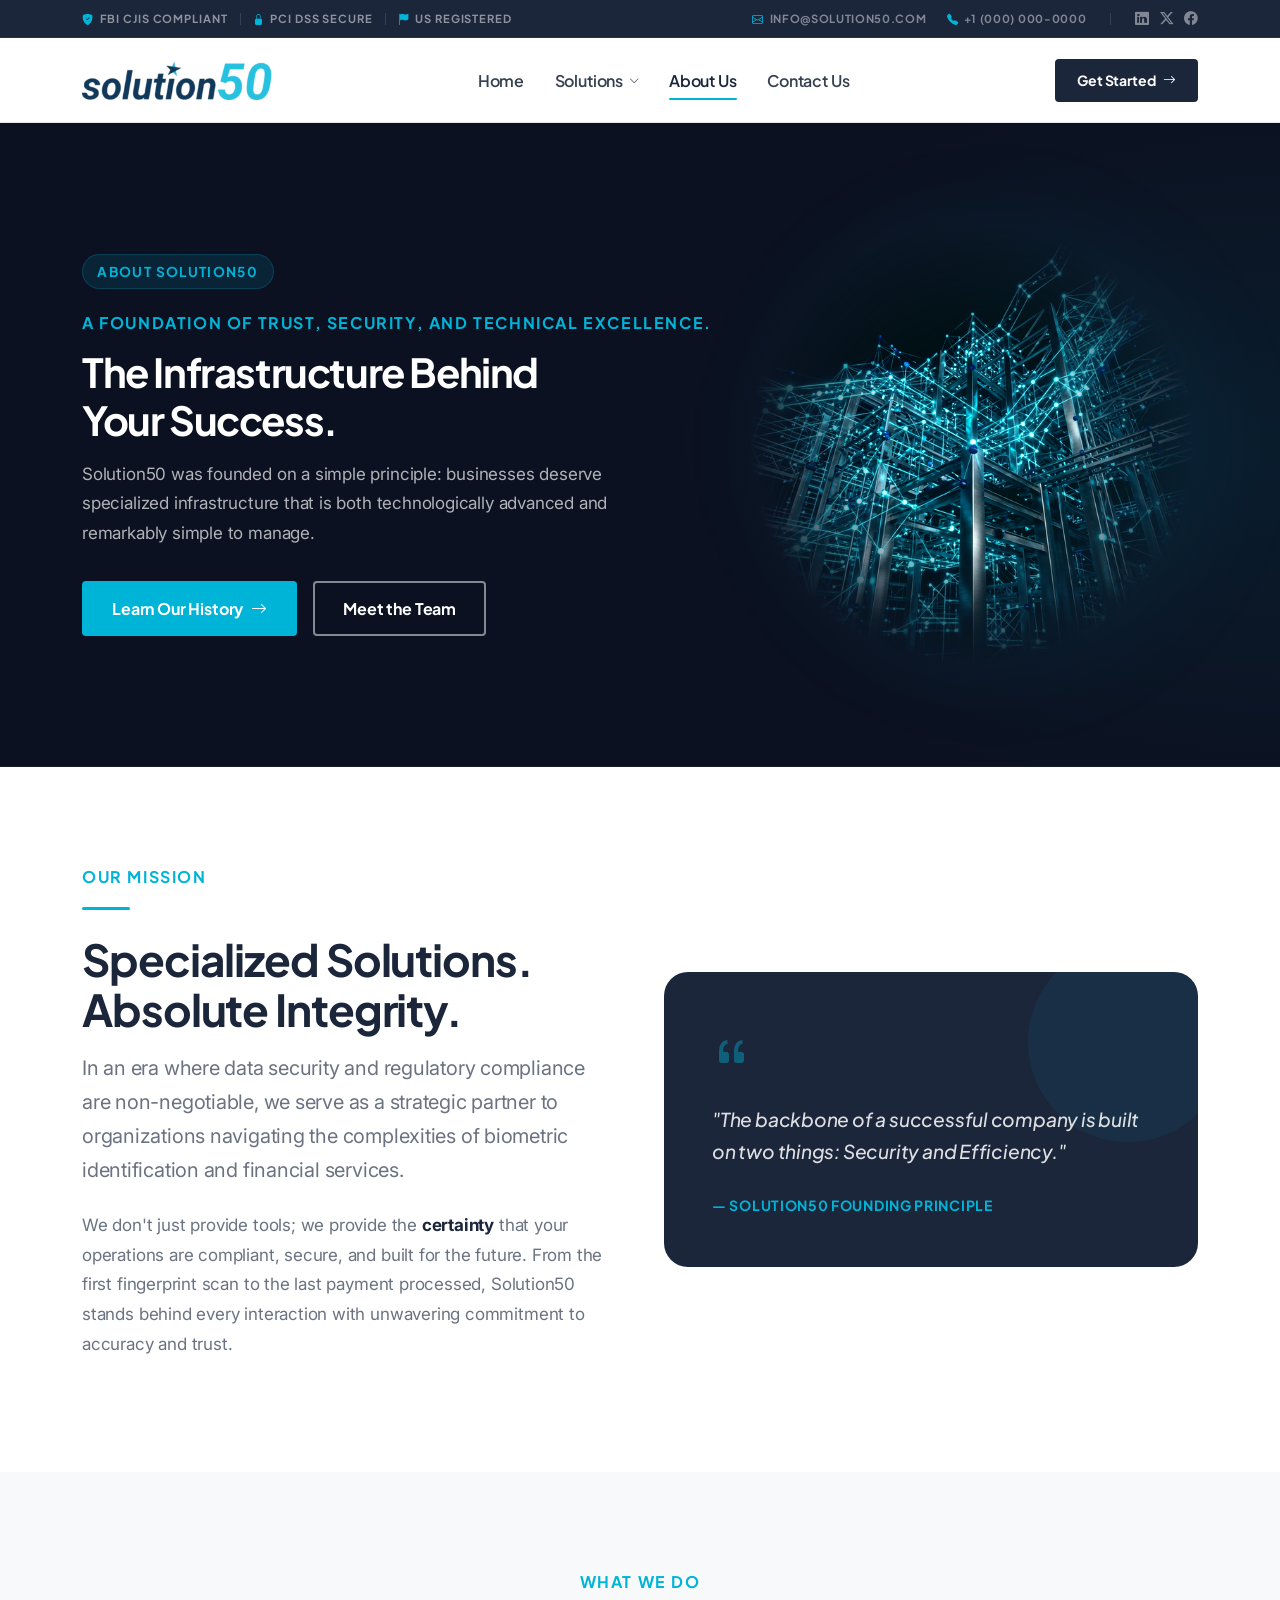
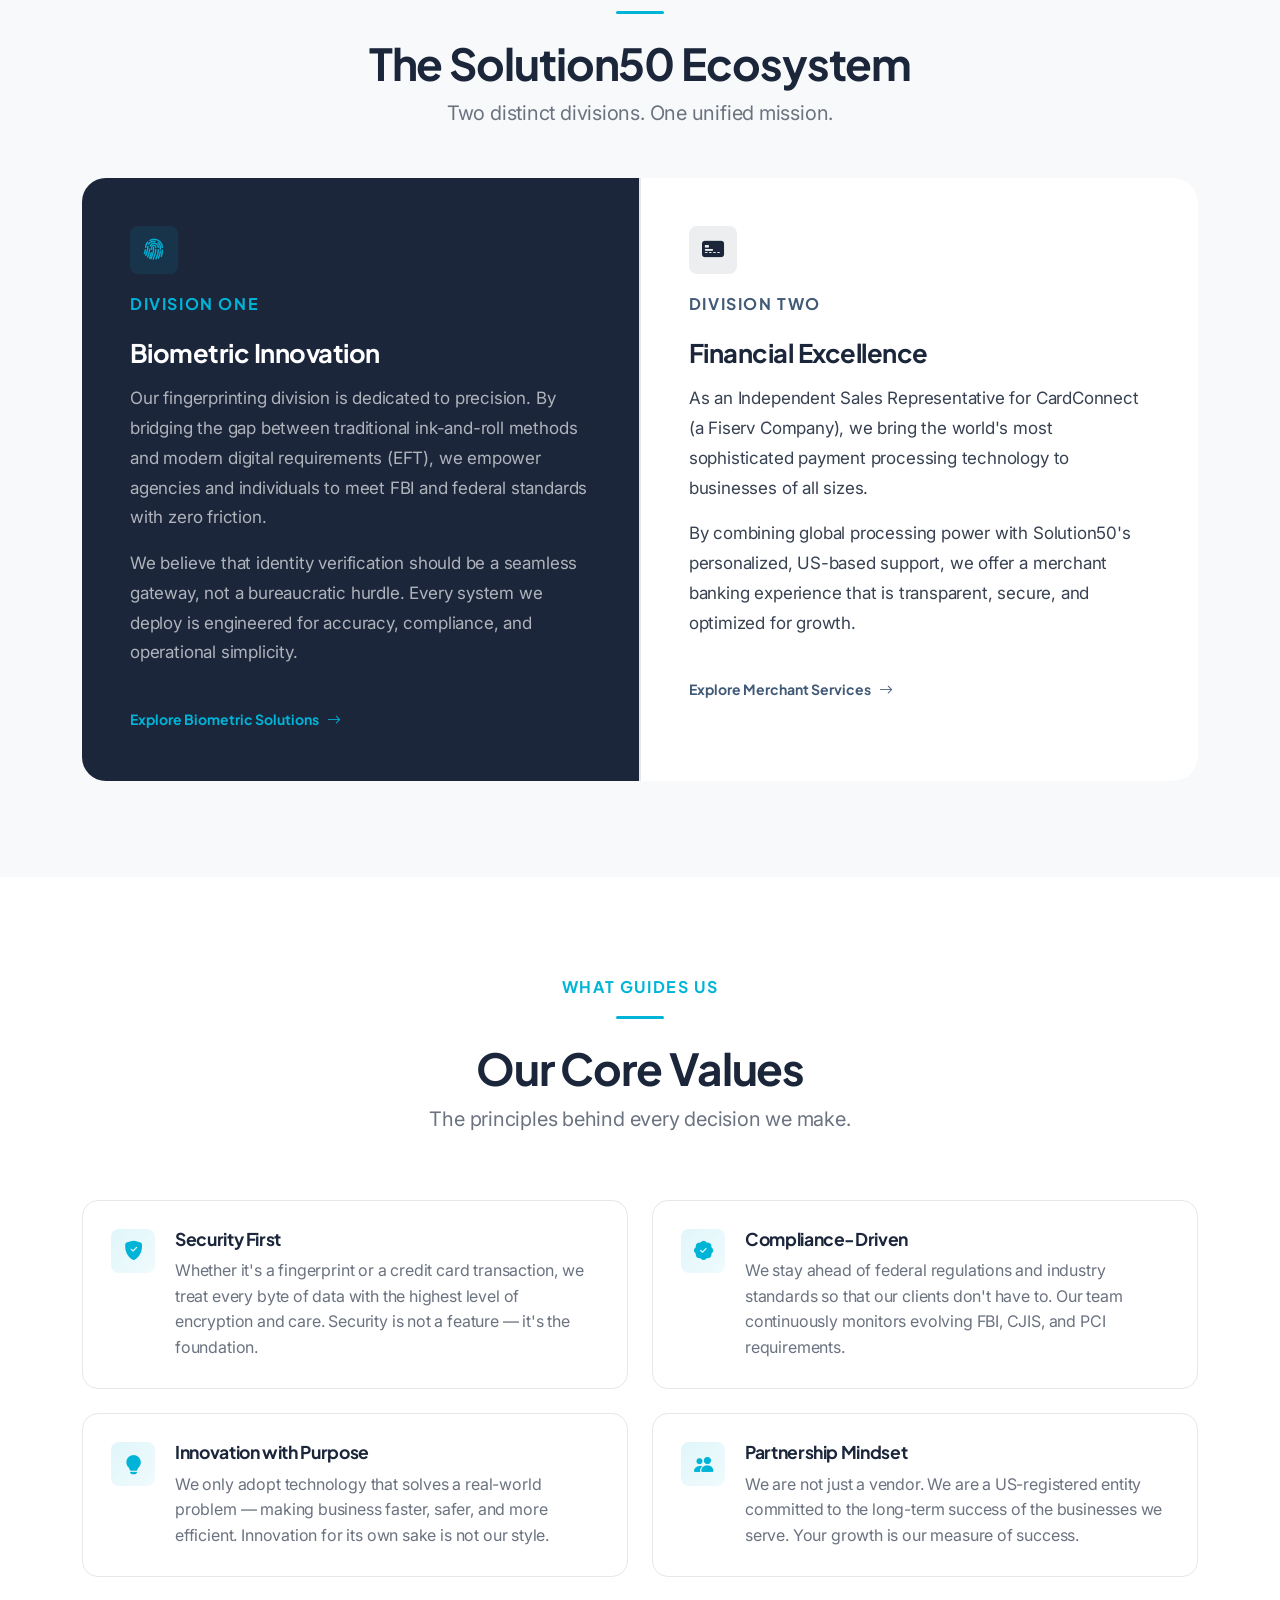
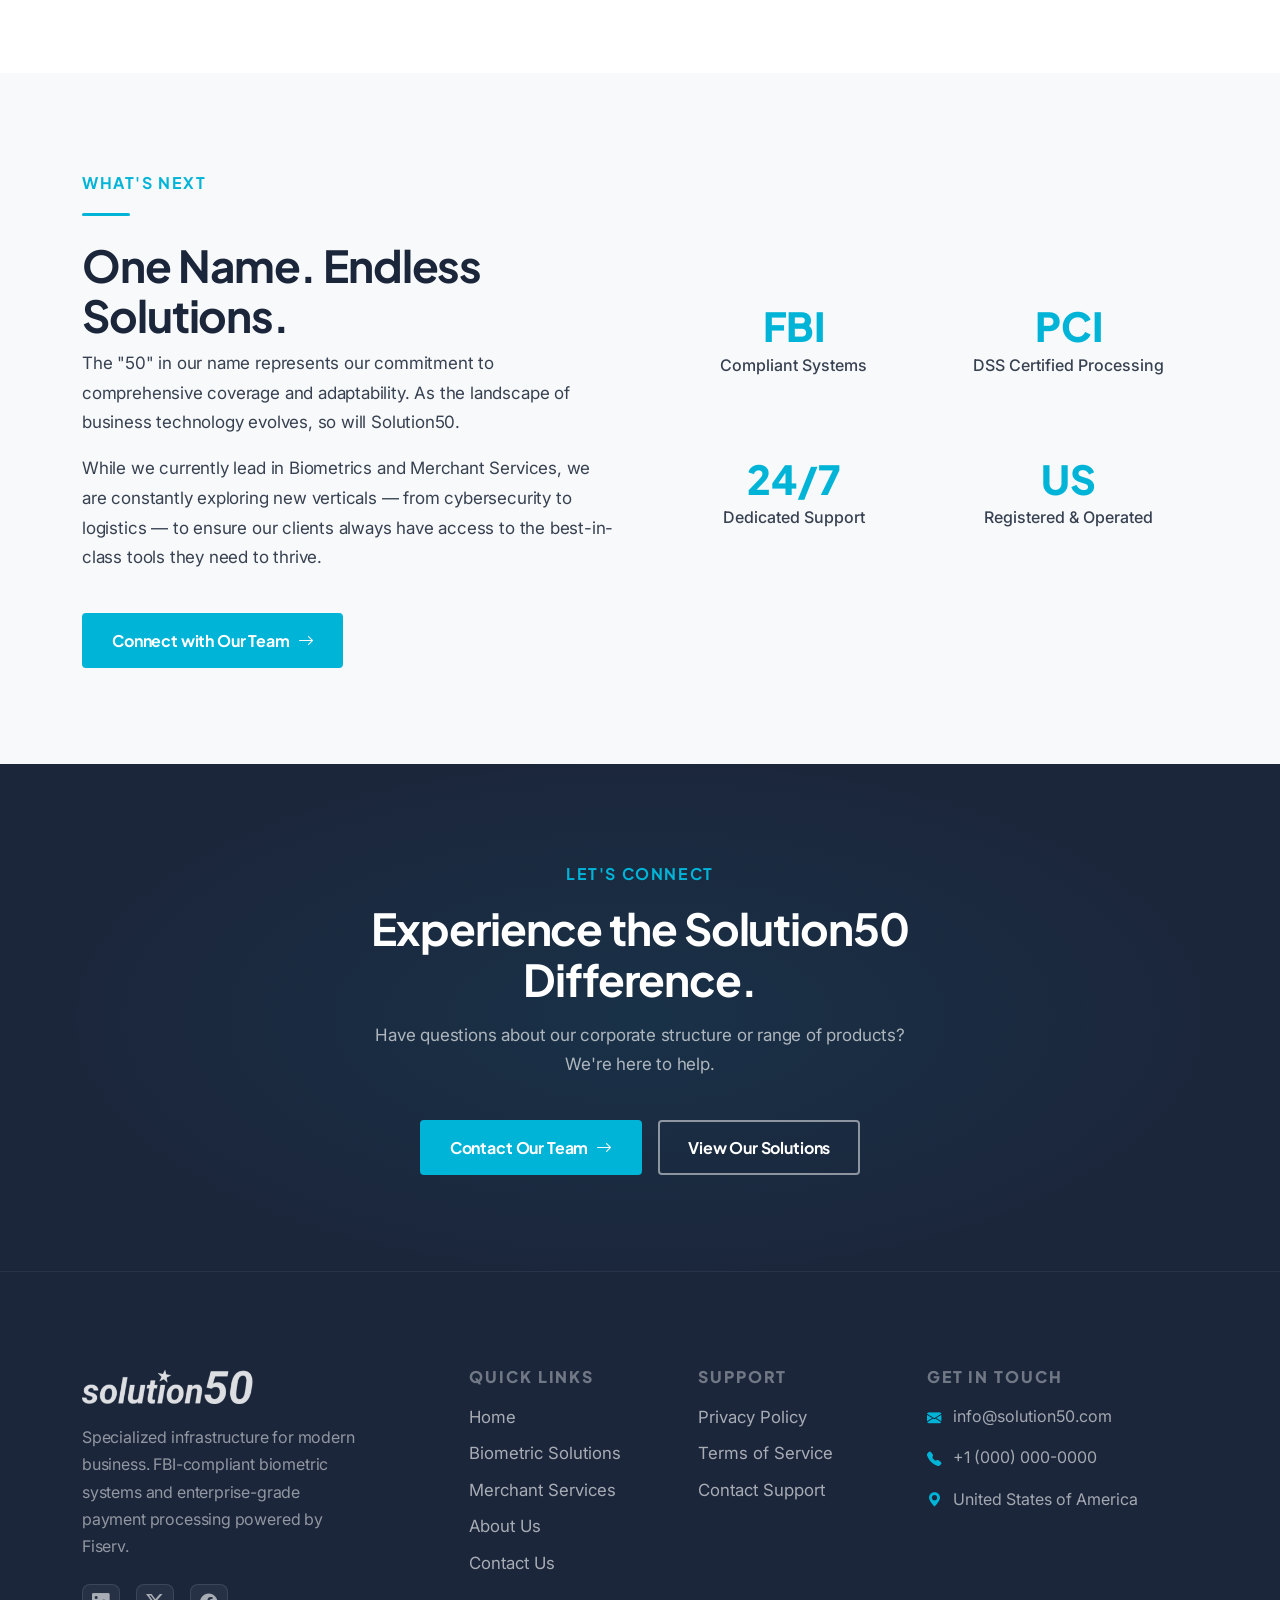
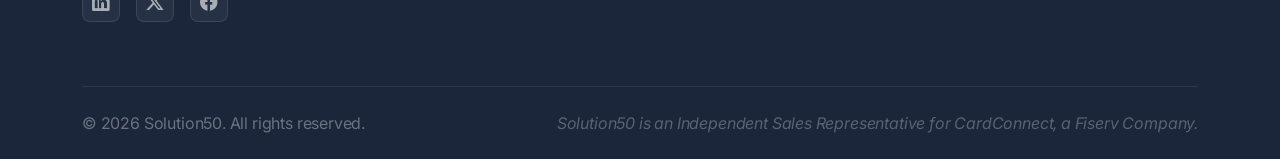
==== commit 81963afc: "Cleanup inline CSS and expand widths" ====
--- a/about.html
+++ b/about.html
@@ -29,9 +29,16 @@
                         <span><i class="bi bi-flag-fill"></i> US Registered</span>
                     </div>
                     <div class="topbar-right">
-                        <a href="mailto:info@solution50.com">
-                            <i class="bi bi-envelope"></i> info@solution50.com
-                        </a>
+                        <div class="topbar-contact">
+                            <a href="mailto:info@solution50.com"><i class="bi bi-envelope"></i> info@solution50.com</a>
+                            <a href="tel:+10000000000"><i class="bi bi-telephone-fill"></i> +1 (000) 000-0000</a>
+                        </div>
+                        <span class="topbar-divider"></span>
+                        <div class="topbar-socials">
+                            <a href="#" aria-label="LinkedIn"><i class="bi bi-linkedin"></i></a>
+                            <a href="#" aria-label="Twitter"><i class="bi bi-twitter-x"></i></a>
+                            <a href="#" aria-label="Facebook"><i class="bi bi-facebook"></i></a>
+                        </div>
                     </div>
                 </div>
             </div>
--- a/style.css
+++ b/style.css
@@ -206,7 +206,21 @@
     padding: 0 !important;
 }
 
-.topbar-right a {
+.topbar-right {
+    display: flex;
+    align-items: center;
+    gap: 1.5rem;
+    flex-wrap: wrap;
+}
+
+.topbar-contact {
+    display: flex;
+    align-items: center;
+    gap: 1.25rem;
+    flex-wrap: wrap;
+}
+
+.topbar-contact a {
     font-family: var(--font-display);
     font-size: 0.7rem;
     font-weight: 700;
@@ -219,11 +233,30 @@
     transition: var(--transition);
 }
 
-.topbar-right a i {
-    color: var(--teal);
-}
-
-.topbar-right a:hover {
+.topbar-contact a i {
+    color: var(--teal);
+}
+
+.topbar-contact a:hover {
+    color: var(--teal);
+}
+
+.topbar-socials {
+    display: flex;
+    align-items: center;
+    gap: 0.65rem;
+}
+
+.topbar-socials a {
+    color: rgba(255, 255, 255, 0.45);
+    font-size: 0.85rem;
+    transition: var(--transition);
+    display: flex;
+    align-items: center;
+    justify-content: center;
+}
+
+.topbar-socials a:hover {
     color: var(--teal);
 }
 
@@ -243,8 +276,45 @@
     background: rgba(255, 255, 255, 0.99);
 }
 
+.s50-topbar {
+    background: var(--navy);
+    border-bottom: 1px solid rgba(255, 255, 255, 0.06);
+    padding: 0.45rem 0;
+    max-height: 60px;
+    overflow: hidden;
+    transition: max-height 0.3s ease, padding 0.3s ease, opacity 0.3s ease;
+    opacity: 1;
+}
+
 .s50-header.scrolled .s50-topbar {
-    display: none;
+    max-height: 0;
+    padding: 0;
+    opacity: 0;
+}
+
+/* Same fix for announce bar */
+.s50-announce {
+    max-height: 60px;
+    overflow: hidden;
+    transition: max-height 0.3s ease, padding 0.3s ease, opacity 0.25s ease;
+    opacity: 1;
+}
+
+.s50-header {
+    position: sticky;
+    top: 0;
+    z-index: 1000;
+    will-change: transform;
+}
+
+.s50-navbar {
+    will-change: box-shadow;
+}
+
+.s50-header.scrolled .s50-announce {
+    max-height: 0;
+    padding: 0;
+    opacity: 0;
 }
 
 .s50-navbar .container {
@@ -1097,7 +1167,7 @@
     font-size: clamp(2.4rem, 5vw, 3.8rem);
     letter-spacing: -0.035em;
     line-height: 1.1;
-    margin-bottom: 1.5rem !important;
+    /* margin-bottom: 1.5rem !important; */
 }
 
 .hero-secondary::before {
@@ -1239,9 +1309,8 @@
     flex-grow: 1;
 }
 
-.db-content h4 {
-    color: white;
-    margin: 0;
+.db-content h2 {
+    margin: 0 0 0.5rem 0;
     font-size: 1.15rem;
     font-weight: 600;
 }
@@ -1249,7 +1318,7 @@
 .db-content p {
     color: rgba(255, 255, 255, 0.5);
     margin: 0;
-    font-size: 0.9rem;
+    font-size: 0.8rem;
     line-height: 1.4;
 }
 
@@ -1497,21 +1566,25 @@
 }
 
 .pillar-card-pay {
-    background: linear-gradient(135deg, #f8f9fa 0%, #EEF2F7 100%);
-    border: 1px solid var(--border);
+    background: var(--teal);
     padding: 3rem;
+    border: none;
+}
+
+.pillar-card-pay .pillar-feature i {
+    color: inherit;
 }
 
 .pillar-card-pay h3 {
-    color: var(--navy);
+    color: var(--white);
 }
 
 .pillar-card-pay p {
-    color: var(--text-mid);
+    color: rgba(255, 255, 255, 0.8);
 }
 
 .pillar-card-pay .eyebrow {
-    color: var(--blue);
+    color: var(--white);
 }
 
 .pillar-tag {
@@ -1534,8 +1607,8 @@
 }
 
 .pillar-tag-pay {
-    background: rgba(27, 38, 59, 0.07);
-    color: var(--blue);
+    background: rgba(255, 255, 255, 0.15);
+    color: var(--white);
 }
 
 .pillar-card h3 {
@@ -1571,7 +1644,7 @@
 }
 
 .pillar-card-pay .pillar-feature {
-    color: var(--text-mid);
+    color: rgba(255, 255, 255, 0.9);
 }
 
 .pillar-feature i {
